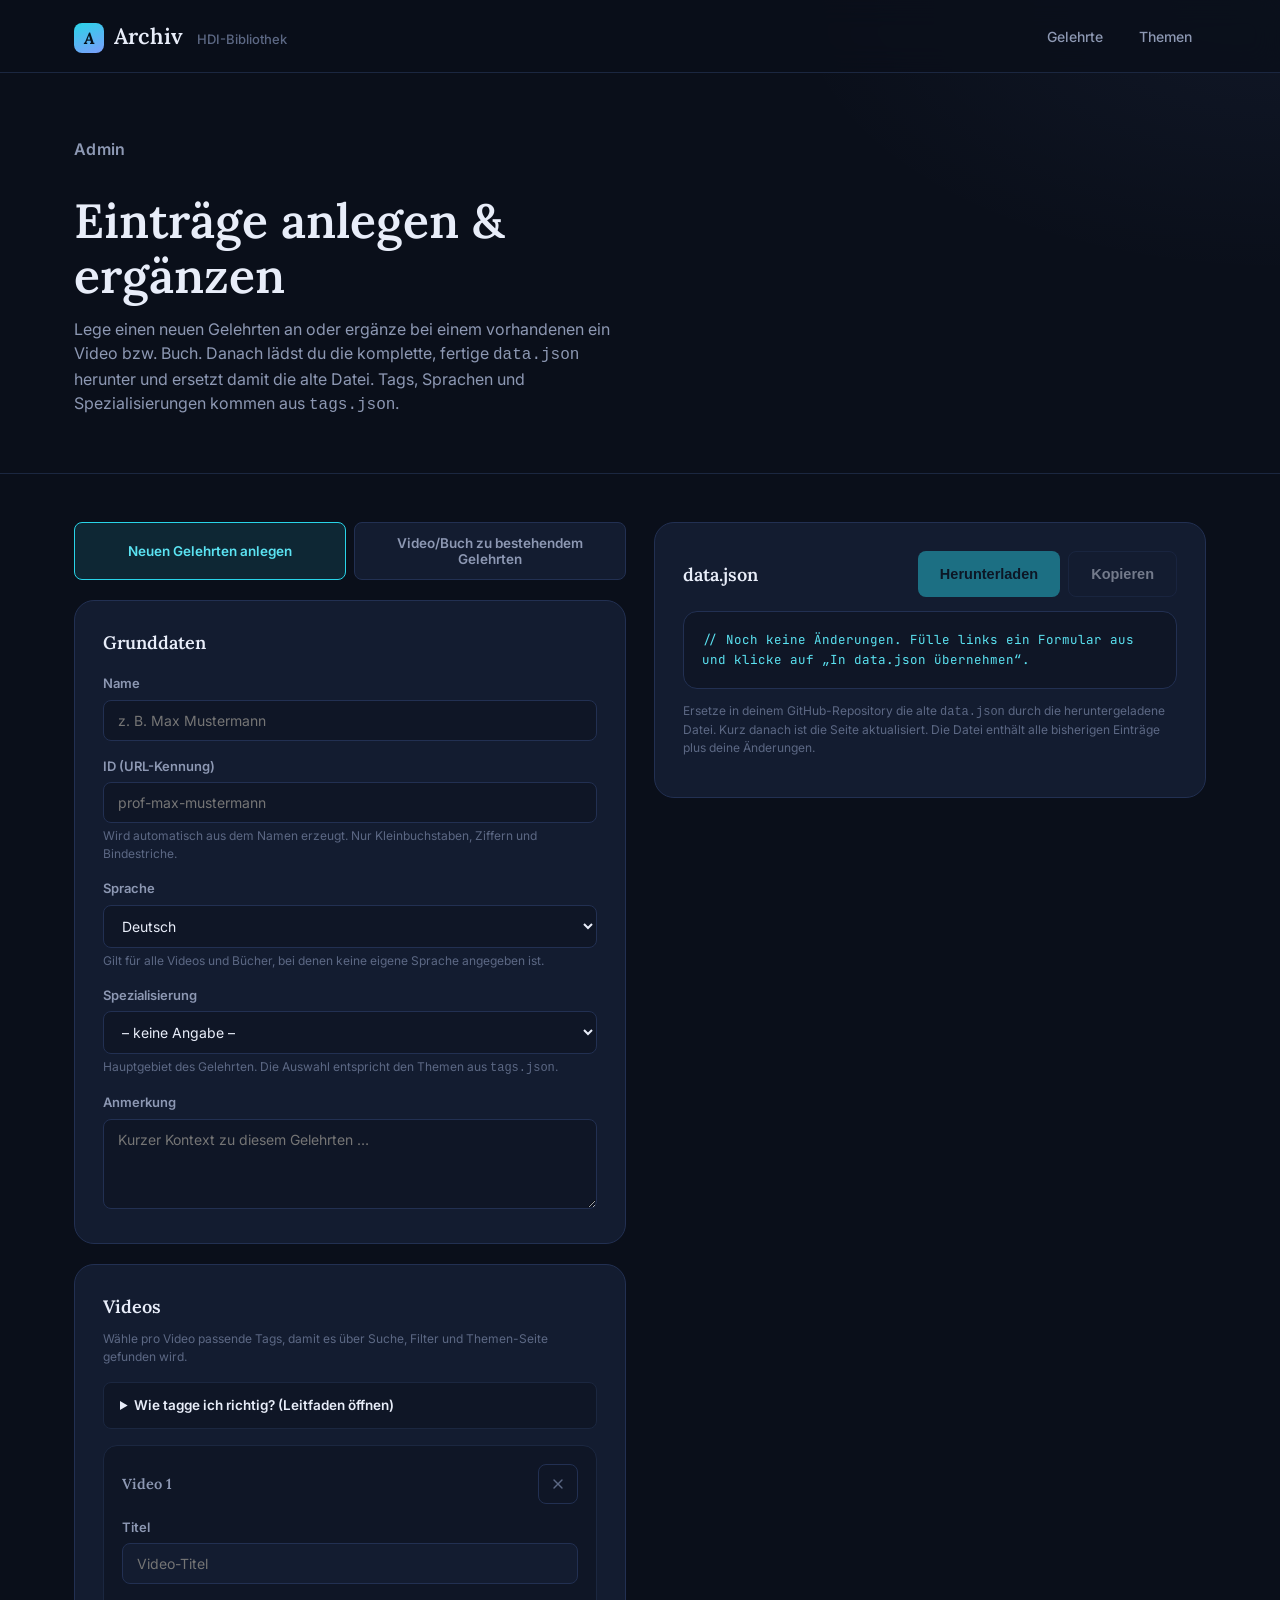
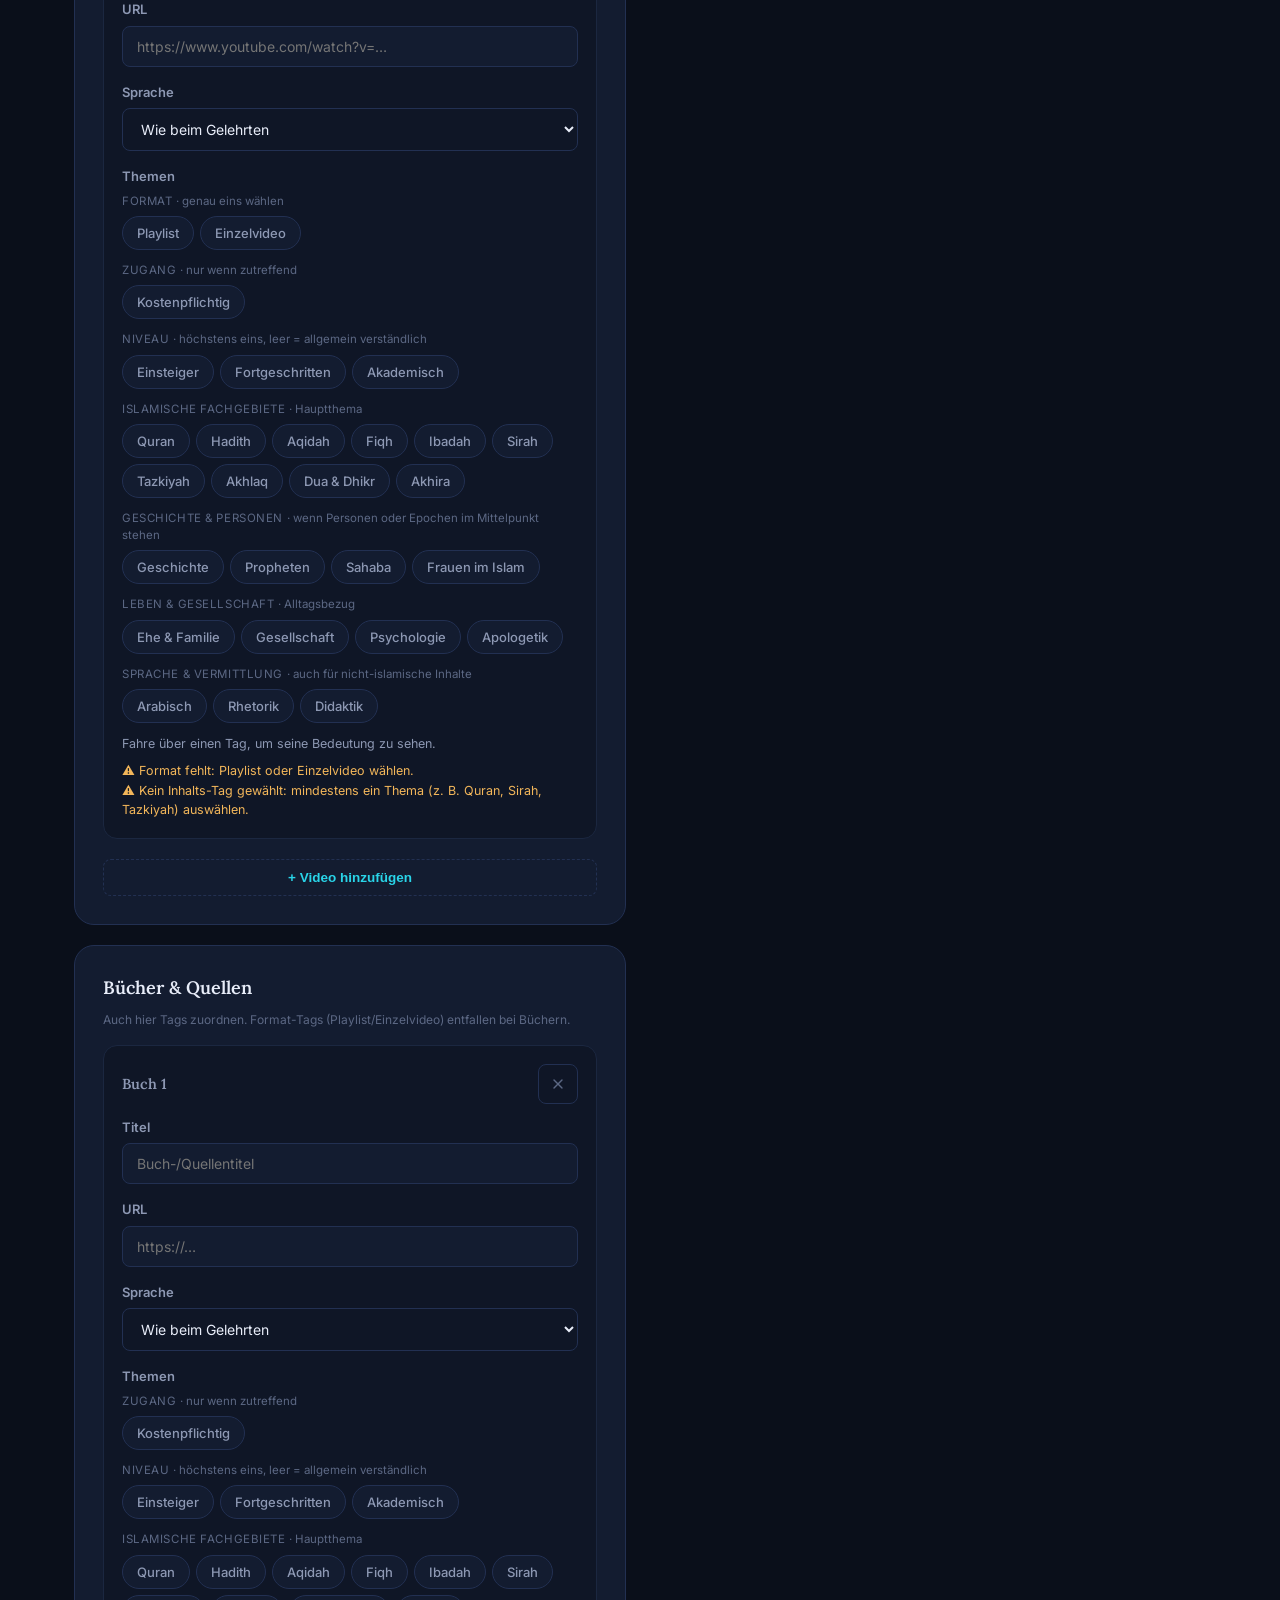
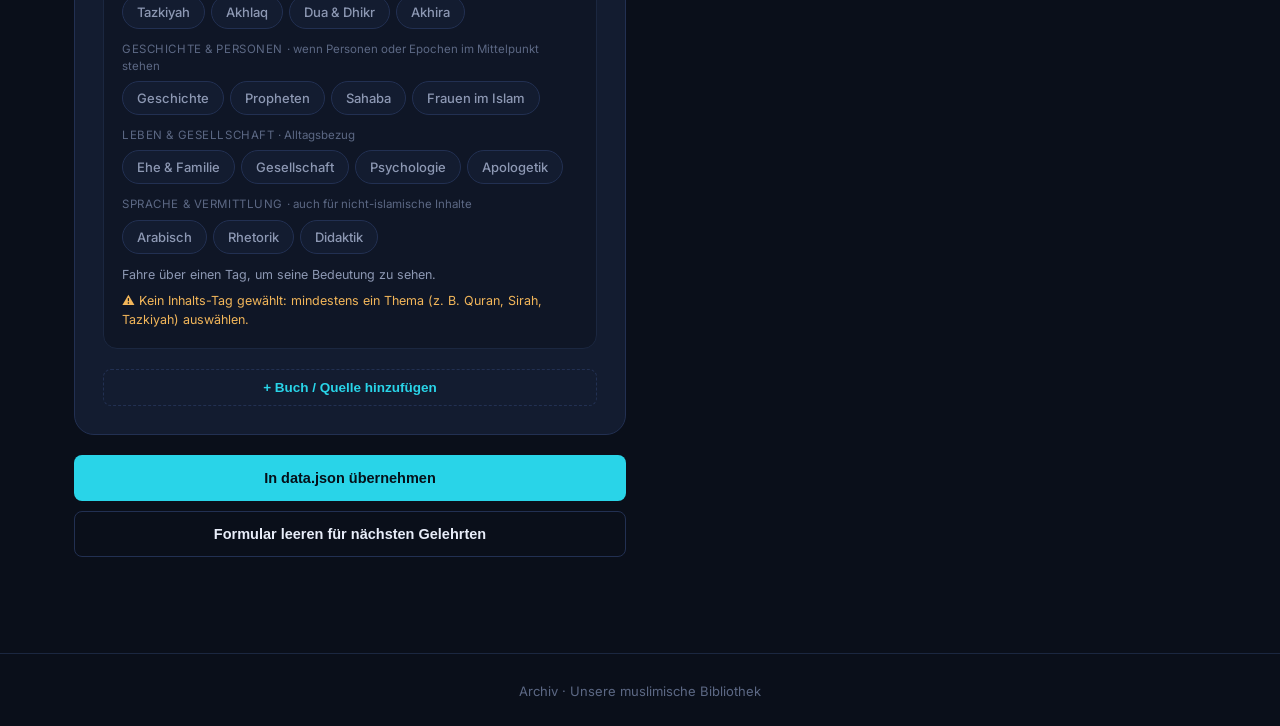
==== admin.html @ a86aae21 "Update BIG!!!" ====
<!DOCTYPE html>
<html lang="de">

<head>
  <meta charset="UTF-8" />
  <meta name="viewport" content="width=device-width, initial-scale=1.0" />
  <title>Admin — ARCHIV</title>
  <link rel="stylesheet" href="style.css" />
</head>

<body>

  <header class="site-header">
    <div class="container">
      <a class="brand" href="index.html">
        <span class="mark">A</span>
        Archiv <small>HDI-Bibliothek</small>
      </a>
      <nav class="nav-links">
        <a href="index.html">Gelehrte</a>
        <a href="themen.html">Themen</a>
        <!-- <a href="admin.html">Admin</a> -->
      </nav>
    </div>
  </header>

  <section class="hero" style="padding-bottom: 24px;">
    <div class="container">
      <p class="hero-eyebrow">Admin</p>
      <h1>Einträge anlegen &amp; ergänzen</h1>
      <p>Lege einen neuen Gelehrten an oder ergänze bei einem vorhandenen ein Video bzw. Buch. Danach lädst du die komplette, fertige <code>data.json</code> herunter und ersetzt damit die alte Datei. Tags, Sprachen und Spezialisierungen kommen aus <code>tags.json</code>.</p>
    </div>
  </section>

  <div class="admin-body">
    <div class="container">
      <div class="admin-grid">

        <!-- Formular-Spalte -->
        <div class="col-form">

          <div class="mode-tabs">
            <button type="button" class="mode-tab active" id="tab-new-professor">Neuen Gelehrten anlegen</button>
            <button type="button" class="mode-tab" id="tab-existing-professor">Video/Buch zu bestehendem Gelehrten</button>
          </div>

          <!-- ============ MODUS 1: NEUER GELEHRTER ============ -->
          <div id="new-professor-panel">

            <div class="form-section">
              <h2>Grunddaten</h2>

              <div class="field">
                <label for="f-name">Name</label>
                <input type="text" id="f-name" placeholder="z. B. Max Mustermann" />
              </div>

              <div class="field">
                <label for="f-id">ID (URL-Kennung)</label>
                <input type="text" id="f-id" placeholder="prof-max-mustermann" />
                <p class="field-hint">Wird automatisch aus dem Namen erzeugt. Nur Kleinbuchstaben, Ziffern und Bindestriche.</p>
              </div>

              <div class="field">
                <label for="f-sprache">Sprache</label>
                <select id="f-sprache"></select>
                <p class="field-hint">Gilt für alle Videos und Bücher, bei denen keine eigene Sprache angegeben ist.</p>
              </div>

              <div class="field">
                <label for="f-spez">Spezialisierung</label>
                <select id="f-spez"></select>
                <p class="field-hint">Hauptgebiet des Gelehrten. Die Auswahl entspricht den Themen aus <code>tags.json</code>.</p>
              </div>

              <div class="field" style="margin-bottom: 0;">
                <label for="f-anmerkung">Anmerkung</label>
                <textarea id="f-anmerkung" placeholder="Kurzer Kontext zu diesem Gelehrten …"></textarea>
              </div>
            </div>

            <div class="form-section">
              <h2>Videos</h2>
              <p class="field-hint" style="margin: -8px 0 16px;">Wähle pro Video passende Tags, damit es über Suche, Filter und Themen-Seite gefunden wird.</p>
              <div data-role="tag-guide"></div>
              <div id="videos-container"></div>
              <button type="button" class="add-row-btn" id="add-video-btn">+ Video hinzufügen</button>
            </div>

            <div class="form-section">
              <h2>Bücher &amp; Quellen</h2>
              <p class="field-hint" style="margin: -8px 0 16px;">Auch hier Tags zuordnen. Format-Tags (Playlist/Einzelvideo) entfallen bei Büchern.</p>
              <div id="buecher-container"></div>
              <button type="button" class="add-row-btn" id="add-buch-btn">+ Buch / Quelle hinzufügen</button>
            </div>

            <div class="form-actions">
              <button type="button" class="btn" id="generate-btn">In data.json übernehmen</button>
              <button type="button" class="btn secondary" id="reset-new-btn">Formular leeren für nächsten Gelehrten</button>
            </div>
          </div>

          <!-- ============ MODUS 2: BESTEHENDER GELEHRTER ============ -->
          <div id="existing-professor-panel" style="display:none;">

            <div class="form-section">
              <h2>Gelehrten auswählen</h2>

              <div class="field">
                <label for="existing-prof-select">Bestehender Gelehrter</label>
                <select id="existing-prof-select">
                  <option value="">Wird geladen …</option>
                </select>
              </div>

              <div class="existing-prof-summary" id="existing-prof-summary"></div>
            </div>

            <div class="form-section">
              <h2>Neuen Eintrag hinzufügen</h2>

              <div class="field">
                <label>Art des Eintrags</label>
                <div class="mode-tabs" style="margin-top: 6px;">
                  <button type="button" class="mode-tab active" id="kind-video-btn">Video</button>
                  <button type="button" class="mode-tab" id="kind-buch-btn">Buch</button>
                </div>
              </div>

              <div class="field">
                <label for="existing-titel">Titel</label>
                <input type="text" id="existing-titel" placeholder="Video-Titel" />
              </div>

              <div class="field">
                <label for="existing-url">URL</label>
                <input type="url" id="existing-url" placeholder="https://www.youtube.com/watch?v=…" />
              </div>

              <div class="field">
                <label for="existing-sprache">Sprache</label>
                <select id="existing-sprache"></select>
              </div>

              <div class="field" style="margin-bottom: 0;">
                <label>Themen</label>
                <div data-role="tag-guide"></div>
                <div class="tag-picker" id="existing-tag-picker"></div>
              </div>
            </div>

            <div class="form-actions">
              <button type="button" class="btn" id="generate-existing-btn">In data.json übernehmen</button>
            </div>
          </div>

        </div>

        <!-- Ausgabe-Spalte -->
        <div class="col-output">
          <div class="form-section output-panel">
            <div class="status-box" id="output-status" hidden></div>

            <div id="change-wrap" hidden>
              <p class="change-list-title">Änderungen in dieser Sitzung</p>
              <ul class="change-list" id="change-list"></ul>
            </div>

            <div class="output-header">
              <h2>data.json</h2>
              <div class="output-actions">
                <button type="button" class="btn" id="download-btn" disabled>Herunterladen</button>
                <button type="button" class="btn secondary" id="copy-btn" disabled>Kopieren</button>
              </div>
            </div>
            <pre id="json-output">// Noch keine Änderungen.</pre>
            <p class="field-hint" style="margin-top: 12px;">
              Ersetze in deinem GitHub-Repository die alte <code>data.json</code> durch die heruntergeladene Datei. Kurz danach ist die Seite aktualisiert. Die Datei enthält alle bisherigen Einträge plus deine Änderungen.
            </p>
          </div>
        </div>

      </div>
    </div>
  </div>

  <div class="toast" id="toast" role="status">In die Zwischenablage kopiert.</div>

  <footer class="site-footer">
    <div class="container">
      Archiv · Unsere muslimische Bibliothek
    </div>
  </footer>

  <!-- Gemeinsame Hilfsfunktionen (loadData, loadTagConfig, tagInfo, escapeHtml …) -->
  <script src="app.js"></script>
  <script>
  /* =========================================================
     admin.html — Formular-Logik

     Ablauf: data.json und tags.json laden → Änderungen im Formular
     erfassen → komplette, aktualisierte data.json ausgeben.
     Die Originaldaten bleiben unverändert; alle Änderungen dieser
     Sitzung liegen in "changes" und werden beim Ausgeben eingemischt.
     ========================================================= */

  let cfg = buildTagConfig(null);
  let baseData = [];          // data.json in Originalreihenfolge
  let dataLoaded = false;
  const changes = new Map();  // id → { entry, isNew }
  const changeLog = [];       // Texte für „Änderungen in dieser Sitzung“
  let editingNewId = null;    // Eintrag, den das Formular „Neuer Gelehrter“ gerade bearbeitet
  let unsaved = false;        // Änderungen noch nicht heruntergeladen/kopiert
  let currentResourceKind = 'video';

  const FALLBACK_LANGUAGES = ['Deutsch', 'Englisch', 'Andere'];
  const $ = id => document.getElementById(id);

  function languages() {
    return cfg.sprachen.length ? cfg.sprachen : FALLBACK_LANGUAGES;
  }

  function slugify(text) {
    return String(text)
      .toLowerCase()
      .trim()
      .replace(/ß/g, 'ss')
      .normalize('NFD').replace(/[̀-ͯ]/g, '')
      .replace(/[^a-z0-9\s-]/g, '')
      .replace(/\s+/g, '-')
      .replace(/-+/g, '-')
      .replace(/^-|-$/g, '');
  }

  function suggestId(name) {
    const slug = slugify(String(name).replace(/^prof\.?\s*(dr\.?)?\s*/i, ''));
    return slug ? `prof-${slug}` : '';
  }

  function isHttpUrl(value) {
    return /^https?:\/\/\S+$/i.test(value);
  }

  /* ---------- Datenstand ---------- */

  function mergedData() {
    const result = baseData.map(p => (changes.has(p.id) ? changes.get(p.id).entry : p));
    changes.forEach(change => { if (change.isNew) result.push(change.entry); });
    return result;
  }

  function currentProfessor(id) {
    if (changes.has(id)) return changes.get(id).entry;
    return baseData.find(p => p.id === id) || null;
  }

  function dataFileText() {
    return JSON.stringify(mergedData(), null, 2) + '\n';
  }

  /** Vergleichsschlüssel für Links: YouTube-Video bzw. -Playlist unabhängig von Schreibweise und Tracking-Parametern. */
  function urlKey(url) {
    try {
      const u = new URL(String(url).trim());
      const host = u.hostname.replace(/^(www\.|m\.)/, '');
      if (host === 'youtu.be') return 'yt:v:' + u.pathname.slice(1);
      if (host === 'youtube.com') {
        if (u.searchParams.get('v')) return 'yt:v:' + u.searchParams.get('v');
        const live = u.pathname.match(/^\/(live|shorts)\/([^/]+)/);
        if (live) return 'yt:v:' + live[2];
        if (u.searchParams.get('list')) return 'yt:list:' + u.searchParams.get('list');
      }
      u.hash = '';
      return (host + u.pathname + u.search).toLowerCase();
    } catch {
      return String(url ?? '').trim().toLowerCase();
    }
  }

  /** Sucht einen bereits vorhandenen Eintrag mit demselben Link. */
  function findDuplicateUrl(url, excludeProfId = null) {
    const key = urlKey(url);
    for (const prof of mergedData()) {
      if (prof.id === excludeProfId) continue;
      for (const listKey of ['videos', 'buecher']) {
        for (const item of (Array.isArray(prof[listKey]) ? prof[listKey] : [])) {
          if (item && item.url && urlKey(item.url) === key) return { prof, item };
        }
      }
    }
    return null;
  }

  function buildResource(titel, url, sprache, profSprache, themen) {
    const resource = { titel, url };
    if (sprache && sprache !== profSprache) resource.sprache = sprache;
    resource.themen = themen;
    return resource;
  }

  /* ---------- Modus-Umschaltung ---------- */

  function setMode(mode) {
    const isNew = mode === 'new';
    $('new-professor-panel').style.display = isNew ? '' : 'none';
    $('existing-professor-panel').style.display = isNew ? 'none' : '';
    $('tab-new-professor').classList.toggle('active', isNew);
    $('tab-existing-professor').classList.toggle('active', !isNew);
  }

  $('tab-new-professor').addEventListener('click', () => setMode('new'));
  $('tab-existing-professor').addEventListener('click', () => setMode('existing'));

  /* ---------- Auswahllisten ---------- */

  function languageSelectHtml(inheritLabel) {
    const inherit = inheritLabel ? `<option value="">${escapeHtml(inheritLabel)}</option>` : '';
    return inherit + languages().map(l => `<option value="${escapeHtml(l)}">${escapeHtml(l)}</option>`).join('');
  }

  function fillSpezSelect() {
    const options = [{ value: 'Allrounder' }];
    cfg.gruppen.filter(g => g.art === 'thema').forEach(g => {
      g.tags.forEach(t => options.push({ value: t.name, group: g.name }));
    });
    fillSelect($('f-spez'), '– keine Angabe –', options);
  }

  /* ---------- Tag-Leitfaden ---------- */

  function renderTagGuide(el) {
    const rows = cfg.gruppen.map(g => `
      <tr><th colspan="2">${escapeHtml(g.name)}${g.hinweis ? ` <span>— ${escapeHtml(g.hinweis)}</span>` : ''}</th></tr>
      ${g.tags.map(t => `<tr><td><strong>${escapeHtml(t.name)}</strong></td><td>${escapeHtml(t.beschreibung)}</td></tr>`).join('')}
    `).join('');

    el.innerHTML = `
      <details class="tag-guide">
        <summary>Wie tagge ich richtig? (Leitfaden öffnen)</summary>
        <ol>
          <li><strong>Format:</strong> Bei Videos immer genau <em>Playlist</em> oder <em>Einzelvideo</em>. Wird anhand der URL vorausgewählt.</li>
          <li><strong>Inhalt:</strong> 1–3 Tags für das <em>Hauptthema</em>. Frage: „Unter welchem Thema würde jemand dieses Video suchen?“ Nicht alles taggen, was nur kurz vorkommt.</li>
          <li><strong>Niveau:</strong> Nur setzen, wenn der Inhalt klar für Einsteiger oder klar anspruchsvoll ist. Sonst leer lassen.</li>
          <li><strong>Kostenpflichtig:</strong> Nur wenn der Inhalt hinter einer Bezahlschranke liegt.</li>
          <li><strong>Spezifisch vor allgemein:</strong> Prophetengeschichten → <em>Propheten</em> (nicht nur <em>Geschichte</em>), Ramadan → <em>Ibadah</em> (nicht <em>Fiqh</em>).</li>
          <li><strong>Sprache:</strong> Nur ändern, wenn das Video in einer anderen Sprache ist als beim Gelehrten angegeben.</li>
          <li>Passt kein Tag? Nicht den „nächstbesten“ wählen, sondern einen neuen Tag in <code>tags.json</code> ergänzen.</li>
        </ol>
        <table>${rows}</table>
        <p class="guide-example"><strong>Beispiele:</strong><br>
          „Tafsir Surah Yasin“ → Playlist · Quran<br>
          „Das Leben von Umm Sulaim“ → Einzelvideo · Sahaba · Frauen im Islam<br>
          „Muslim sein für Beginner“ → Playlist · Einsteiger · Ibadah · Fiqh</p>
      </details>`;
  }

  /* ---------- Tag-Auswahl mit Gruppen, Erklärungen und Prüfung ---------- */

  function renderTagPicker(pickerEl, kind = 'video') {
    pickerEl.dataset.kind = kind;
    const groups = cfg.gruppen.filter(g => g.tags.length && !(g.nurVideo && kind !== 'video'));

    if (groups.length === 0) {
      pickerEl.innerHTML = '<span class="tag-picker-empty">Keine Tags vorhanden. Ergänze Tags in tags.json.</span>';
      return;
    }

    pickerEl.innerHTML = `
      ${groups.map(g => `
        <div class="tag-group">
          <span class="tag-group-title">${escapeHtml(g.name)}${g.hinweis ? ` <em>· ${escapeHtml(g.hinweis)}</em>` : ''}</span>
          <div class="tag-group-chips">
            ${g.tags.map(t => `<button type="button" class="tag-chip" data-tag="${escapeHtml(t.name)}" title="${escapeHtml(t.beschreibung)}">${escapeHtml(t.name)}</button>`).join('')}
          </div>
        </div>`).join('')}
      <div class="tag-help-line" data-role="help">Fahre über einen Tag, um seine Bedeutung zu sehen.</div>
      <div class="tag-check" data-role="check"></div>
    `;

    const help = pickerEl.querySelector('[data-role="help"]');
    const defaultHelp = help.textContent;
    const chips = [...pickerEl.querySelectorAll('.tag-chip')];

    chips.forEach(chip => {
      const info = tagInfo(cfg, chip.dataset.tag);
      const showHelp = () => {
        help.innerHTML = `<strong>${escapeHtml(chip.dataset.tag)}:</strong> ${escapeHtml(info?.beschreibung || 'Keine Beschreibung hinterlegt.')}`;
      };
      chip.addEventListener('mouseenter', showHelp);
      chip.addEventListener('focus', showHelp);
      chip.addEventListener('mouseleave', () => { help.textContent = defaultHelp; });

      chip.addEventListener('click', () => {
        const select = !chip.classList.contains('selected');
        const regel = info?.gruppe.regel;
        // Gruppen mit „genau eins“ / „höchstens eins“: andere Tags der Gruppe abwählen
        if (select && info && (regel === 'genau-eins' || regel === 'hoechstens-eins')) {
          const siblings = new Set(info.gruppe.tags.map(t => t.name));
          chips.forEach(other => {
            if (other !== chip && siblings.has(other.dataset.tag)) other.classList.remove('selected');
          });
        }
        chip.classList.toggle('selected', select);
        chip.dataset.userSet = 'true';
        showHelp();
        validateTagPicker(pickerEl);
      });
    });

    validateTagPicker(pickerEl);
  }

  function getSelectedTags(pickerEl) {
    return [...pickerEl.querySelectorAll('.tag-chip.selected')].map(c => c.dataset.tag);
  }

  function getTagWarnings(selected, kind) {
    const warnings = [];
    const byRule = regel => selected.filter(t => tagInfo(cfg, t)?.gruppe.regel === regel);
    const content = selected.filter(t => tagInfo(cfg, t)?.gruppe.art === 'thema');

    if (kind === 'video' && cfg.gruppen.some(g => g.regel === 'genau-eins' && g.nurVideo) && byRule('genau-eins').length !== 1) {
      warnings.push('Format fehlt: Playlist oder Einzelvideo wählen.');
    }
    if (content.length === 0) {
      warnings.push('Kein Inhalts-Tag gewählt: mindestens ein Thema (z. B. Quran, Sirah, Tazkiyah) auswählen.');
    } else if (content.length > 3) {
      warnings.push(`${content.length} Inhalts-Tags gewählt. Besser auf die 1–3 Hauptthemen beschränken.`);
    }
    if (selected.includes('Geschichte') && ['Propheten', 'Sirah', 'Sahaba'].some(t => selected.includes(t))) {
      warnings.push('„Geschichte“ ist meist überflüssig, wenn schon Propheten, Sirah oder Sahaba gewählt ist.');
    }
    return warnings;
  }

  function validateTagPicker(pickerEl) {
    const check = pickerEl.querySelector('[data-role="check"]');
    if (!check) return;
    const warnings = getTagWarnings(getSelectedTags(pickerEl), pickerEl.dataset.kind);
    check.innerHTML = warnings.length
      ? warnings.map(w => `<div class="warn">⚠ ${escapeHtml(w)}</div>`).join('')
      : '<div class="ok">✓ Tags sehen gut aus.</div>';
  }

  /** Format aus der URL vorschlagen – nur solange es nicht von Hand gewählt wurde. */
  function suggestFormatFromUrl(url, pickerEl) {
    if (!pickerEl || pickerEl.dataset.kind !== 'video') return;
    const chips = [...pickerEl.querySelectorAll('.tag-chip')];
    const playlist = chips.find(c => c.dataset.tag === 'Playlist');
    const single = chips.find(c => c.dataset.tag === 'Einzelvideo');
    if (!playlist || !single || playlist.dataset.userSet || single.dataset.userSet) return;

    const isPlaylist = (/[?&]list=/.test(url) && !/[?&]v=/.test(url)) || /\/playlist\b/.test(url);
    const isSingle = !isPlaylist && /(youtu\.be\/|youtube\.com\/(watch|live|shorts))/.test(url);
    playlist.classList.toggle('selected', isPlaylist);
    single.classList.toggle('selected', isSingle);
    validateTagPicker(pickerEl);
  }

  /* ---------- Modus 1: Video-/Buch-Zeilen ---------- */

  function rowContainer(kind) {
    return $(kind === 'video' ? 'videos-container' : 'buecher-container');
  }

  function renumberRows(kind) {
    const label = kind === 'video' ? 'Video' : 'Buch';
    rowContainer(kind).querySelectorAll('.dynamic-row').forEach((row, i) => {
      row.querySelector('.dynamic-row-kind').textContent = `${label} ${i + 1}`;
    });
  }

  function createDynamicRow(kind) {
    const isVideo = kind === 'video';
    const row = document.createElement('div');
    row.className = 'dynamic-row';
    row.innerHTML = `
      <div class="dynamic-row-header">
        <span class="dynamic-row-kind"></span>
        <button type="button" class="icon-btn" aria-label="Eintrag entfernen">
          <svg viewBox="0 0 24 24" width="16" height="16" fill="none" stroke="currentColor" stroke-width="2" stroke-linecap="round" stroke-linejoin="round" aria-hidden="true"><line x1="18" y1="6" x2="6" y2="18"></line><line x1="6" y1="6" x2="18" y2="18"></line></svg>
        </button>
      </div>
      <div class="field">
        <label>Titel</label>
        <input type="text" class="res-titel" placeholder="${isVideo ? 'Video-Titel' : 'Buch-/Quellentitel'}" />
      </div>
      <div class="field">
        <label>URL</label>
        <input type="url" class="res-url" placeholder="${isVideo ? 'https://www.youtube.com/watch?v=…' : 'https://…'}" />
      </div>
      <div class="field">
        <label>Sprache</label>
        <select class="res-sprache">${languageSelectHtml('Wie beim Gelehrten')}</select>
      </div>
      <div class="field" style="margin-bottom: 0;">
        <label>Themen</label>
        <div class="tag-picker" data-role="tag-picker"></div>
      </div>
    `;

    row.querySelector('.icon-btn').addEventListener('click', () => {
      row.remove();
      renumberRows(kind);
    });
    rowContainer(kind).appendChild(row);
    renumberRows(kind);

    const picker = row.querySelector('[data-role="tag-picker"]');
    renderTagPicker(picker, kind);
    if (isVideo) {
      row.querySelector('.res-url').addEventListener('input', e => suggestFormatFromUrl(e.target.value, picker));
    }
  }

  $('add-video-btn').addEventListener('click', () => createDynamicRow('video'));
  $('add-buch-btn').addEventListener('click', () => createDynamicRow('buch'));

  function collectRows(kind, profSprache, errors, warnings) {
    const label = kind === 'video' ? 'Video' : 'Buch';
    const result = [];
    rowContainer(kind).querySelectorAll('.dynamic-row').forEach((row, i) => {
      const name = `${label} ${i + 1}`;
      const titel = row.querySelector('.res-titel').value.trim();
      const url = row.querySelector('.res-url').value.trim();
      if (!titel && !url) return; // leere Zeile wird ignoriert
      if (!titel || !url) {
        errors.push(`${name}: Bitte Titel und URL ausfüllen.`);
        return;
      }
      if (!isHttpUrl(url)) {
        errors.push(`${name}: Die URL muss mit http:// oder https:// beginnen.`);
        return;
      }
      const picker = row.querySelector('[data-role="tag-picker"]');
      const themen = getSelectedTags(picker);
      getTagWarnings(themen, kind).forEach(w => warnings.push(`${name} „${titel}“: ${w}`));
      result.push(buildResource(titel, url, row.querySelector('.res-sprache').value, profSprache, themen));
    });
    return result;
  }

  /* ---------- Modus 1: Name → ID ---------- */

  $('f-name').addEventListener('input', e => {
    const idField = $('f-id');
    if (!idField.dataset.manuallyEdited) idField.value = suggestId(e.target.value);
  });

  $('f-id').addEventListener('input', e => {
    e.target.dataset.manuallyEdited = 'true';
  });

  /* ---------- Modus 1: Übernehmen ---------- */

  function generateNew() {
    if (!guardLoaded()) return;

    const errors = [];
    const warnings = [];
    const name = $('f-name').value.trim();
    const id = $('f-id').value.trim() || suggestId(name);
    const sprache = $('f-sprache').value;
    const spezialisierung = $('f-spez').value;
    const anmerkung = $('f-anmerkung').value.trim();

    if (!name) errors.push('Name fehlt.');
    if (!id) {
      errors.push('ID fehlt.');
    } else if (!/^[a-z0-9]+(-[a-z0-9]+)*$/.test(id)) {
      errors.push('Die ID darf nur Kleinbuchstaben, Ziffern und einzelne Bindestriche enthalten (z. B. prof-max-mustermann).');
    } else if (id !== editingNewId && mergedData().some(p => p.id === id)) {
      errors.push(changes.get(id)?.isNew
        ? `„${id}“ wurde in dieser Sitzung schon angelegt. Weitere Videos dazu bitte über den Reiter „Video/Buch zu bestehendem Gelehrten“ ergänzen.`
        : `Die ID „${id}“ gibt es schon. Bitte eine andere wählen.`);
    }

    const videos = collectRows('video', sprache, errors, warnings);
    const buecher = collectRows('buch', sprache, errors, warnings);

    const all = [...videos, ...buecher];
    all.forEach((r, i) => {
      if (all.findIndex(o => urlKey(o.url) === urlKey(r.url)) !== i) {
        warnings.push(`„${r.titel}“: Dieser Link steht in diesem Formular doppelt.`);
      }
      const dup = findDuplicateUrl(r.url, editingNewId);
      if (dup) warnings.push(`„${r.titel}“: Dieser Link ist schon bei ${dup.prof.name} eingetragen („${dup.item.titel}“).`);
    });

    if (errors.length) {
      setStatus('error', 'Noch nicht übernommen – bitte korrigieren:', errors);
      revealOutput('Bitte die markierten Punkte korrigieren.');
      return;
    }

    const entry = { id, name, sprache, spezialisierung, anmerkung, videos, buecher };
    const isUpdate = Boolean(editingNewId && changes.has(editingNewId));
    if (isUpdate) changes.delete(editingNewId);
    changes.set(id, { entry, isNew: true });
    editingNewId = id;
    $('f-id').value = id;

    changeLog.push(isUpdate ? `Neu (überarbeitet): ${name}` : `Neu: ${name}`);
    unsaved = true;
    refreshProfSelect();
    renderOutput();

    const title = isUpdate ? `„${name}“ wurde aktualisiert.` : `„${name}“ wurde übernommen.`;
    if (warnings.length) {
      setStatus('warn', `${title} Bitte noch prüfen:`, warnings);
    } else {
      setStatus('ok', title, ['Lade jetzt die data.json herunter oder lege weitere Einträge an. Korrekturen an diesem Eintrag: Formular anpassen und erneut übernehmen.']);
    }
    revealOutput(warnings.length ? `Übernommen – ${warnings.length} Hinweis(e) prüfen.` : 'Übernommen.');
  }

  function resetNewForm() {
    ['f-name', 'f-id', 'f-anmerkung'].forEach(id => { $(id).value = ''; });
    delete $('f-id').dataset.manuallyEdited;
    $('f-sprache').selectedIndex = 0;
    $('f-spez').value = '';
    $('videos-container').innerHTML = '';
    $('buecher-container').innerHTML = '';
    createDynamicRow('video');
    createDynamicRow('buch');
    editingNewId = null;
    $('f-name').focus();
  }

  $('generate-btn').addEventListener('click', generateNew);
  $('reset-new-btn').addEventListener('click', resetNewForm);

  /* ---------- Modus 2: Gelehrten wählen ---------- */

  function refreshProfSelect() {
    const select = $('existing-prof-select');
    const previous = select.value;
    const list = sortProfessors(mergedData());

    if (list.length === 0) {
      select.innerHTML = '<option value="">Keine Gelehrten gefunden – prüfe data.json</option>';
      return;
    }
    select.innerHTML = '<option value="">Bitte wählen …</option>' + list.map(p =>
      `<option value="${escapeHtml(p.id)}">${escapeHtml(p.name)}${changes.get(p.id)?.isNew ? ' (neu)' : ''}</option>`
    ).join('');
    if (list.some(p => p.id === previous)) select.value = previous;
    updateProfessorSummary();
  }

  function updateProfessorSummary() {
    const prof = currentProfessor($('existing-prof-select').value);
    const summary = $('existing-prof-summary');
    const langSelect = $('existing-sprache');
    const previousLang = langSelect.value;

    langSelect.innerHTML = languageSelectHtml(`Wie beim Gelehrten${prof?.sprache ? ` (${prof.sprache})` : ''}`);
    if ([...langSelect.options].some(o => o.value === previousLang)) langSelect.value = previousLang;

    if (!prof) {
      summary.textContent = '';
      return;
    }
    const videos = (prof.videos || []).length;
    const buecher = (prof.buecher || []).length;
    summary.textContent = `${prof.spezialisierung || '–'} · ${prof.sprache || '–'} · bereits ${countLabel(videos, 'Video', 'Videos')} und ${countLabel(buecher, 'Buch', 'Bücher')}.`;
  }

  $('existing-prof-select').addEventListener('change', updateProfessorSummary);

  /* ---------- Modus 2: Video oder Buch ---------- */

  function setResourceKind(kind) {
    currentResourceKind = kind;
    $('kind-video-btn').classList.toggle('active', kind === 'video');
    $('kind-buch-btn').classList.toggle('active', kind === 'buch');
    $('existing-titel').placeholder = kind === 'video' ? 'Video-Titel' : 'Buch-/Quellentitel';
    $('existing-url').placeholder = kind === 'video' ? 'https://www.youtube.com/watch?v=…' : 'https://…';

    // Tag-Auswahl neu aufbauen (Format-Tags nur bei Videos), bisherige Auswahl behalten
    const picker = $('existing-tag-picker');
    const keep = new Set(getSelectedTags(picker));
    renderTagPicker(picker, kind);
    picker.querySelectorAll('.tag-chip').forEach(chip => {
      if (keep.has(chip.dataset.tag)) chip.classList.add('selected');
    });
    if (kind === 'video') suggestFormatFromUrl($('existing-url').value, picker);
    validateTagPicker(picker);
  }

  $('kind-video-btn').addEventListener('click', () => setResourceKind('video'));
  $('kind-buch-btn').addEventListener('click', () => setResourceKind('buch'));
  $('existing-url').addEventListener('input', e => suggestFormatFromUrl(e.target.value, $('existing-tag-picker')));

  /* ---------- Modus 2: Übernehmen ---------- */

  function generateExisting() {
    if (!guardLoaded()) return;

    const errors = [];
    const id = $('existing-prof-select').value;
    const prof = id ? currentProfessor(id) : null;
    const titel = $('existing-titel').value.trim();
    const url = $('existing-url').value.trim();

    if (!prof) errors.push('Bitte einen Gelehrten auswählen.');
    if (!titel) errors.push('Titel fehlt.');
    if (!url) errors.push('URL fehlt.');
    else if (!isHttpUrl(url)) errors.push('Die URL muss mit http:// oder https:// beginnen.');

    if (errors.length) {
      setStatus('error', 'Noch nicht übernommen – bitte korrigieren:', errors);
      revealOutput('Bitte die markierten Punkte korrigieren.');
      return;
    }

    const picker = $('existing-tag-picker');
    const themen = getSelectedTags(picker);
    const warnings = getTagWarnings(themen, currentResourceKind);
    const dup = findDuplicateUrl(url);
    if (dup) warnings.push(`Dieser Link ist schon bei ${dup.prof.name} eingetragen („${dup.item.titel}“).`);

    const resource = buildResource(titel, url, $('existing-sprache').value, prof.sprache, themen);
    const updated = JSON.parse(JSON.stringify(prof)); // tiefe Kopie, Original bleibt unverändert
    const listKey = currentResourceKind === 'video' ? 'videos' : 'buecher';
    if (!Array.isArray(updated[listKey])) updated[listKey] = [];
    updated[listKey].push(resource);

    const previous = changes.get(id);
    changes.set(id, { entry: updated, isNew: previous ? previous.isNew : false });
    // Das Formular „Neuer Gelehrter“ darf diesen Eintrag ab jetzt nicht mehr überschreiben
    if (editingNewId === id) editingNewId = null;

    const kindLabel = currentResourceKind === 'video' ? 'Video' : 'Buch';
    changeLog.push(`${kindLabel} bei ${prof.name}: „${titel}“`);
    unsaved = true;

    // Felder leeren, damit derselbe Eintrag nicht versehentlich doppelt übernommen wird
    $('existing-titel').value = '';
    $('existing-url').value = '';
    $('existing-sprache').value = '';
    renderTagPicker(picker, currentResourceKind);

    refreshProfSelect();
    renderOutput();

    const title = `${kindLabel} „${titel}“ wurde bei ${prof.name} ergänzt.`;
    if (warnings.length) setStatus('warn', `${title} Bitte noch prüfen:`, warnings);
    else setStatus('ok', title, ['Lade jetzt die data.json herunter oder ergänze weitere Einträge.']);
    revealOutput(warnings.length ? `Übernommen – ${warnings.length} Hinweis(e) prüfen.` : 'Übernommen.');
  }

  $('generate-existing-btn').addEventListener('click', generateExisting);

  /* ---------- Ausgabe, Status, Download ---------- */

  function guardLoaded() {
    if (dataLoaded) return true;
    setStatus('error', 'data.json konnte nicht geladen werden.', [
      'Ohne die vorhandenen Daten würde die erzeugte Datei alle bisherigen Einträge löschen. Deshalb ist das Übernehmen gesperrt.',
      'Öffne die Seite über GitHub Pages oder einen lokalen Webserver und prüfe, ob data.json gültiges JSON enthält.'
    ]);
    revealOutput();
    return false;
  }

  function setStatus(type, title, items = []) {
    const box = $('output-status');
    box.className = `status-box ${type}`;
    box.innerHTML = `<strong>${escapeHtml(title)}</strong>${items.length ? `<ul>${items.map(i => `<li>${escapeHtml(i)}</li>`).join('')}</ul>` : ''}`;
    box.hidden = false;
  }

  function renderOutput() {
    const hasChanges = changes.size > 0;
    $('json-output').textContent = hasChanges
      ? dataFileText()
      : '// Noch keine Änderungen. Fülle links ein Formular aus und klicke auf „In data.json übernehmen“.';
    $('download-btn').disabled = !hasChanges;
    $('copy-btn').disabled = !hasChanges;
    $('change-list').innerHTML = changeLog.map(t => `<li>${escapeHtml(t)}</li>`).join('');
    $('change-wrap').hidden = changeLog.length === 0;
  }

  /** Zum Ergebnis scrollen und es kurz hervorheben. */
  function revealOutput(message) {
    const panel = document.querySelector('.output-panel');
    const reduceMotion = window.matchMedia?.('(prefers-reduced-motion: reduce)').matches;
    const panelTop = panel.getBoundingClientRect().top + window.scrollY;
    // Desktop: Ausgabe steht rechts → nach oben. Handy: Ausgabe steht unten → dorthin.
    const target = panelTop > window.innerHeight ? panelTop - 96 : 0;
    window.scrollTo({ top: target, behavior: reduceMotion ? 'auto' : 'smooth' });

    panel.classList.remove('flash');
    void panel.offsetWidth; // Animation neu starten
    panel.classList.add('flash');
    setTimeout(() => panel.classList.remove('flash'), 1300);

    if (message) showToast(message);
  }

  function downloadData() {
    const blob = new Blob([dataFileText()], { type: 'application/json' });
    const link = document.createElement('a');
    link.href = URL.createObjectURL(blob);
    link.download = 'data.json';
    document.body.appendChild(link);
    link.click();
    link.remove();
    setTimeout(() => URL.revokeObjectURL(link.href), 1000);
    unsaved = false;
    showToast('data.json wurde heruntergeladen.');
  }

  async function copyToClipboard(text) {
    try {
      await navigator.clipboard.writeText(text);
    } catch {
      const textarea = document.createElement('textarea');
      textarea.value = text;
      document.body.appendChild(textarea);
      textarea.select();
      document.execCommand('copy');
      document.body.removeChild(textarea);
    }
  }

  function showToast(message) {
    const toast = $('toast');
    toast.textContent = message;
    toast.classList.add('show');
    clearTimeout(showToast.timer);
    showToast.timer = setTimeout(() => toast.classList.remove('show'), 2400);
  }

  $('download-btn').addEventListener('click', downloadData);
  $('copy-btn').addEventListener('click', async () => {
    await copyToClipboard(dataFileText());
    unsaved = false;
    showToast('Komplette data.json in die Zwischenablage kopiert.');
  });

  // Warnung beim Verlassen, wenn Änderungen noch nicht gesichert wurden
  window.addEventListener('beforeunload', e => {
    if (!unsaved) return;
    e.preventDefault();
    e.returnValue = '';
  });

  /* ---------- Start ---------- */

  (async function init() {
    const [data, tagCfg] = await Promise.all([loadData(), loadTagConfig()]);
    cfg = tagCfg;

    if (data === null) {
      dataLoaded = false;
      ['generate-btn', 'generate-existing-btn'].forEach(id => { $(id).disabled = true; });
      setStatus('error', 'data.json konnte nicht geladen werden.', [
        'Das Übernehmen ist gesperrt, damit keine Datei ohne die bisherigen Einträge entsteht.',
        'Öffne die Seite über GitHub Pages oder einen lokalen Webserver und prüfe, ob data.json gültiges JSON enthält.'
      ]);
    } else {
      baseData = data;
      dataLoaded = true;
    }

    $('f-sprache').innerHTML = languageSelectHtml(null);
    fillSpezSelect();
    document.querySelectorAll('[data-role="tag-guide"]').forEach(renderTagGuide);

    createDynamicRow('video');
    createDynamicRow('buch');

    refreshProfSelect();
    renderTagPicker($('existing-tag-picker'), 'video');
    renderOutput();
  })();
  </script>

</body>

</html>
---- style.css ----
/* =========================================================
   ARCHIV — Web-Bibliothekssystem
   Zentrales Stylesheet
   ========================================================= */

@import url('https://fonts.googleapis.com/css2?family=Lora:ital,wght@0,500;0,600;0,700;1,500&family=Inter:wght@400;500;600;700&family=JetBrains+Mono:wght@400;500&display=swap');

:root{
  /* Farben */
  --bg: #0a0f1a;
  --bg-elevated: #0f1626;
  --bg-card: #131c30;
  --bg-card-hover: #172742;
  --border: #223052;
  --border-soft: #1b2740;

  --text: #e8edf9;
  --text-muted: #8d98b3;
  --text-faint: #5c6884;

  --accent: #29d4e8;
  --accent-soft: rgba(41, 212, 232, 0.12);
  --accent-strong: #5be3f2;
  --accent-2: #7c9dfb;

  --danger: #f4715c;
  --danger-soft: rgba(244, 113, 92, 0.12);

  --radius-sm: 8px;
  --radius-md: 14px;
  --radius-lg: 20px;

  --shadow-card: 0 1px 0 rgba(255,255,255,0.02) inset, 0 12px 30px -18px rgba(0,0,0,0.7);
  --font-display: 'Lora', 'Georgia', serif;
  --font-body: 'Inter', system-ui, -apple-system, sans-serif;
  --font-mono: 'JetBrains Mono', ui-monospace, monospace;
}

*, *::before, *::after{ box-sizing: border-box; }

/* "hidden" muss auch Elemente mit eigenem display-Wert (flex, grid …) ausblenden */
[hidden]{ display: none !important; }

html{ color-scheme: dark; }

body{
  margin: 0;
  background:
    radial-gradient(1200px 600px at 15% -10%, rgba(41,212,232,0.07), transparent 60%),
    radial-gradient(900px 500px at 100% 0%, rgba(124,157,251,0.06), transparent 55%),
    var(--bg);
  color: var(--text);
  font-family: var(--font-body);
  line-height: 1.5;
  -webkit-font-smoothing: antialiased;
  min-height: 100vh;
}

a{ color: inherit; text-decoration: none; }

img{ max-width: 100%; display: block; }

::selection{ background: var(--accent-soft); color: var(--text); }

/* Fokus-Sichtbarkeit für Barrierefreiheit */
a:focus-visible,
button:focus-visible,
input:focus-visible,
select:focus-visible,
textarea:focus-visible{
  outline: 2px solid var(--accent);
  outline-offset: 2px;
  border-radius: 4px;
}

@media (prefers-reduced-motion: reduce){
  *{ animation-duration: 0.001ms !important; transition-duration: 0.001ms !important; }
}

/* ---------- Layout-Hilfen ---------- */
.container{
  width: 100%;
  max-width: 1180px;
  margin: 0 auto;
  padding: 0 24px;
}

/* ---------- Kopfzeile ---------- */
.site-header{
  position: sticky;
  top: 0;
  z-index: 50;
  background: rgba(10, 15, 26, 0.82);
  backdrop-filter: blur(14px);
  border-bottom: 1px solid var(--border-soft);
}

.site-header .container{
  display: flex;
  align-items: center;
  justify-content: space-between;
  height: 72px;
}

.brand{
  display: flex;
  align-items: baseline;
  gap: 10px;
  font-family: var(--font-display);
  font-size: 22px;
  font-weight: 600;
  color: var(--text);
}

.brand .mark{
  width: 30px;
  height: 30px;
  border-radius: 8px;
  background: linear-gradient(160deg, var(--accent), var(--accent-2));
  display: inline-flex;
  align-items: center;
  justify-content: center;
  font-family: var(--font-display);
  font-style: italic;
  font-weight: 700;
  color: #051019;
  font-size: 16px;
}

.brand small{
  font-family: var(--font-body);
  font-size: 13px;
  font-weight: 500;
  color: var(--text-faint);
  margin-left: 4px;
}

.nav-links{
  display: flex;
  gap: 8px;
}

.nav-links a{
  padding: 8px 14px;
  border-radius: var(--radius-sm);
  font-size: 14px;
  font-weight: 500;
  color: var(--text-muted);
  transition: color .15s ease, background-color .15s ease;
}

.nav-links a:hover{
  color: var(--text);
  background: var(--bg-card);
}

.nav-links a.active{
  color: var(--accent);
  background: var(--accent-soft);
}

/* ---------- Hero / Suchbereich ---------- */
.hero{
  padding: 64px 0 40px;
  border-bottom: 1px solid var(--border-soft);
}

.hero-eyebrow{
  color: var(--accent);
  font-size: 13px;
  font-weight: 600;
  letter-spacing: 0.02em;
  margin: 0 0 14px;
}

.hero h1{
  font-family: var(--font-display);
  font-size: clamp(32px, 4.4vw, 48px);
  line-height: 1.15;
  margin: 0 0 14px;
  max-width: 16ch;
  font-weight: 600;
}

.hero p{
  color: var(--text-muted);
  font-size: 16px;
  max-width: 56ch;
  margin: 0 0 32px;
}

.search-panel{
  background: var(--bg-card);
  border: 1px solid var(--border);
  border-radius: var(--radius-lg);
  padding: 20px;
  box-shadow: var(--shadow-card);
}

.search-row{
  display: flex;
  gap: 12px;
}

.search-input-wrap{
  position: relative;
  flex: 1;
}

.search-input-wrap svg{
  position: absolute;
  left: 16px;
  top: 50%;
  transform: translateY(-50%);
  width: 18px;
  height: 18px;
  color: var(--text-faint);
  pointer-events: none;
}

.search-field{
  width: 100%;
  height: 50px;
  padding: 0 16px 0 46px;
  border-radius: var(--radius-md);
  border: 1px solid var(--border);
  background: var(--bg-elevated);
  color: var(--text);
  font-size: 15px;
  font-family: var(--font-body);
}

.search-field::placeholder{ color: var(--text-faint); }

.search-field:focus{
  border-color: var(--accent);
}

.filters-row{
  display: flex;
  flex-wrap: wrap;
  gap: 10px;
  margin-top: 16px;
}

.filter-select{
  height: 44px;
  padding: 0 36px 0 14px;
  border-radius: var(--radius-sm);
  border: 1px solid var(--border);
  background: var(--bg-elevated);
  color: var(--text-muted);
  font-size: 14px;
  font-family: var(--font-body);
  appearance: none;
  background-image: url("data:image/svg+xml,%3Csvg xmlns='http://www.w3.org/2000/svg' width='16' height='16' viewBox='0 0 24 24' fill='none' stroke='%238d98b3' stroke-width='2' stroke-linecap='round' stroke-linejoin='round'%3E%3Cpolyline points='6 9 12 15 18 9'%3E%3C/polyline%3E%3C/svg%3E");
  background-repeat: no-repeat;
  background-position: right 12px center;
  cursor: pointer;
}

.filter-select:focus{ border-color: var(--accent); color: var(--text); }

.clear-filters{
  height: 44px;
  padding: 0 16px;
  border-radius: var(--radius-sm);
  border: 1px solid transparent;
  background: transparent;
  color: var(--text-faint);
  font-size: 14px;
  cursor: pointer;
  transition: color .15s ease, border-color .15s ease;
}

.clear-filters:hover{ color: var(--danger); border-color: var(--danger-soft); }

/* ---------- Ergebnis-Bereich ---------- */
.results-section{ padding: 40px 0 96px; }

.results-meta{
  display: flex;
  align-items: center;
  justify-content: space-between;
  margin-bottom: 20px;
  color: var(--text-faint);
  font-size: 14px;
}

.results-meta strong{ color: var(--text); font-weight: 600; }

.card-grid{
  display: grid;
  grid-template-columns: repeat(auto-fill, minmax(300px, 1fr));
  gap: 18px;
}

.prof-card{
  position: relative;
  background: var(--bg-card);
  border: 1px solid var(--border);
  border-left: 3px solid var(--accent);
  border-radius: var(--radius-md);
  padding: 22px;
  display: flex;
  flex-direction: column;
  gap: 12px;
  transition: transform .18s ease, border-color .18s ease, box-shadow .18s ease;
}

.prof-card:hover{
  transform: translateY(-3px);
  border-color: var(--border);
  box-shadow: 0 18px 34px -20px rgba(41, 212, 232, 0.25);
}

.prof-card h3{
  font-family: var(--font-display);
  font-size: 19px;
  font-weight: 600;
  margin: 0;
  line-height: 1.3;
}

.prof-card .spez{
  font-size: 13.5px;
  color: var(--accent-2);
  font-weight: 500;
  margin: -6px 0 0;
}

.badge-row{
  display: flex;
  flex-wrap: wrap;
  gap: 6px;
}

.badge{
  display: inline-flex;
  align-items: center;
  padding: 4px 10px;
  border-radius: 999px;
  font-size: 12px;
  font-weight: 500;
  background: var(--bg-elevated);
  border: 1px solid var(--border-soft);
  color: var(--text-muted);
}

.badge.lang{
  background: var(--accent-soft);
  color: var(--accent-strong);
  border-color: transparent;
}

/* Themen-Badges sind jetzt echte Links (thema.html) */
a.badge{
  cursor: pointer;
  transition: border-color .15s ease, color .15s ease, background-color .15s ease;
}

a.badge:hover{
  border-color: var(--accent);
  color: var(--accent-strong);
}

.badge-sm{
  font-size: 11px;
  padding: 3px 9px;
}

.badge.prof-tag{
  background: var(--bg-card);
  color: var(--text-muted);
}
.badge.prof-tag:hover{ color: var(--accent-strong); }

.prof-card p.excerpt{
  font-size: 13.5px;
  color: var(--text-muted);
  margin: 0;
  display: -webkit-box;
  -webkit-line-clamp: 2;
  -webkit-box-orient: vertical;
  overflow: hidden;
}

.card-footer{
  margin-top: auto;
  display: flex;
  align-items: center;
  justify-content: space-between;
  padding-top: 12px;
  border-top: 1px solid var(--border-soft);
}

.card-footer .stat{
  font-size: 12px;
  color: var(--text-faint);
  display: flex;
  gap: 12px;
}

.card-footer .view-link{
  font-size: 13px;
  font-weight: 600;
  color: var(--accent);
  display: flex;
  align-items: center;
  gap: 4px;
}

.prof-card .view-link svg{ width: 14px; height: 14px; transition: transform .15s ease; }
.prof-card:hover .view-link svg{ transform: translateX(3px); }

.prof-card{ cursor: pointer; }

.card-title-link{ position: relative; z-index: 1; }
.card-title-link:hover{ color: var(--accent-strong); }

.empty-state{
  text-align: center;
  padding: 72px 24px;
  color: var(--text-faint);
  border: 1px dashed var(--border);
  border-radius: var(--radius-lg);
}

.empty-state h3{
  font-family: var(--font-display);
  color: var(--text);
  font-size: 20px;
  margin: 12px 0 6px;
}

/* ---------- Profilseite ---------- */
.profile-hero{
  padding: 56px 0 40px;
  border-bottom: 1px solid var(--border-soft);
}

.back-link{
  display: inline-flex;
  align-items: center;
  gap: 6px;
  font-size: 14px;
  color: var(--text-muted);
  margin-bottom: 24px;
}
.back-link:hover{ color: var(--accent); }
.back-link svg{ width: 16px; height: 16px; }

.profile-head{
  display: flex;
  align-items: flex-start;
  justify-content: space-between;
  gap: 24px;
  flex-wrap: wrap;
}

.profile-head h1{
  font-family: var(--font-display);
  font-size: clamp(28px, 4vw, 40px);
  margin: 0 0 10px;
  font-weight: 600;
}

.profile-head .spez{
  color: var(--accent-2);
  font-size: 16px;
  font-weight: 500;
  margin: 0 0 16px;
}

.topic-list{
  display: flex;
  flex-wrap: wrap;
  gap: 8px;
  margin-top: 4px;
}

.profile-body{ padding: 48px 0 96px; }

.profile-grid{
  display: grid;
  grid-template-columns: 1.4fr 1fr;
  gap: 32px;
}

.panel{
  background: var(--bg-card);
  border: 1px solid var(--border);
  border-radius: var(--radius-lg);
  padding: 28px;
  margin-bottom: 24px;
}

.panel h2{
  font-family: var(--font-display);
  font-size: 20px;
  font-weight: 600;
  margin: 0 0 16px;
  display: flex;
  align-items: center;
  gap: 10px;
}

.panel h2 svg{ width: 18px; height: 18px; color: var(--accent); }

.panel .note-text{
  color: var(--text-muted);
  font-size: 15px;
  line-height: 1.7;
  margin: 0;
}

.resource-list{
  list-style: none;
  margin: 0;
  padding: 0;
  display: flex;
  flex-direction: column;
  gap: 10px;
}

.resource-item{
  border-radius: var(--radius-sm);
  border: 1px solid var(--border-soft);
  background: var(--bg-elevated);
  overflow: hidden;
}

.resource-main{
  display: flex;
  align-items: center;
  gap: 12px;
  padding: 12px 14px;
  transition: background-color .15s ease;
}

.resource-item:hover .resource-main{
  background: var(--accent-soft);
}

.resource-item:has(.resource-main:hover){
  border-color: var(--accent);
}

.resource-item .icon{
  width: 34px;
  height: 34px;
  border-radius: 8px;
  display: flex;
  align-items: center;
  justify-content: center;
  flex-shrink: 0;
  background: var(--bg-card);
  color: var(--accent);
}

.resource-item .icon svg{ width: 17px; height: 17px; }

.resource-item .label{
  font-size: 14.5px;
  font-weight: 500;
  color: var(--text);
  flex: 1;
}

.resource-item .go{
  color: var(--text-faint);
  font-size: 13px;
}

.resource-themes{
  display: flex;
  flex-wrap: wrap;
  gap: 6px;
  padding: 0 14px 12px 60px;
}

.not-found{
  text-align: center;
  padding: 120px 24px;
}

.not-found .code{
  font-family: var(--font-mono);
  color: var(--accent);
  font-size: 14px;
  letter-spacing: 0.05em;
}

.not-found h1{
  font-family: var(--font-display);
  font-size: 34px;
  margin: 12px 0 10px;
}

.not-found p{ color: var(--text-muted); margin: 0 0 28px; }

.btn{
  display: inline-flex;
  align-items: center;
  gap: 8px;
  height: 46px;
  padding: 0 22px;
  border-radius: var(--radius-sm);
  background: var(--accent);
  color: #051019;
  font-weight: 600;
  font-size: 14.5px;
  border: none;
  cursor: pointer;
  transition: filter .15s ease, transform .15s ease;
}

.btn:hover{ filter: brightness(1.08); transform: translateY(-1px); }

.btn.secondary{
  background: transparent;
  border: 1px solid var(--border);
  color: var(--text);
}
.btn.secondary:hover{ border-color: var(--accent); color: var(--accent); }

.btn.danger-outline{
  background: transparent;
  border: 1px solid var(--danger-soft);
  color: var(--danger);
}
.btn.danger-outline:hover{ background: var(--danger-soft); }

/* ---------- Themen-Übersicht (themen.html) ---------- */
.themen-cloud{
  display: grid;
  grid-template-columns: repeat(auto-fill, minmax(220px, 1fr));
  gap: 14px;
}

.theme-tile{
  display: flex;
  flex-direction: column;
  gap: 6px;
  padding: 18px 20px;
  border-radius: var(--radius-md);
  border: 1px solid var(--border);
  background: var(--bg-card);
  transition: transform .15s ease, border-color .15s ease, box-shadow .15s ease;
}

.theme-tile:hover{
  transform: translateY(-2px);
  border-color: var(--accent);
  box-shadow: 0 16px 30px -20px rgba(41, 212, 232, 0.3);
}

.theme-tile-name{
  font-family: var(--font-display);
  font-size: 16.5px;
  font-weight: 600;
  color: var(--text);
}

.theme-tile-meta{
  font-size: 12.5px;
  color: var(--text-faint);
}

/* ---------- Themen-Detailseite (thema.html) ---------- */
.thema-hero{
  padding: 56px 0 32px;
  border-bottom: 1px solid var(--border-soft);
}

.thema-hero h1{
  font-family: var(--font-display);
  font-size: clamp(28px, 4vw, 40px);
  margin: 0 0 8px;
  font-weight: 600;
}

.thema-hero p{
  color: var(--text-faint);
  font-size: 14.5px;
  margin: 0;
}

.thema-body{ padding: 40px 0 96px; }

.theme-prof-grid{
  display: grid;
  grid-template-columns: repeat(auto-fill, minmax(200px, 1fr));
  gap: 12px;
}

.theme-prof-card{
  display: flex;
  flex-direction: column;
  gap: 4px;
  padding: 14px 16px;
  border-radius: var(--radius-sm);
  border: 1px solid var(--border-soft);
  background: var(--bg-elevated);
  transition: border-color .15s ease, background-color .15s ease;
}

.theme-prof-card:hover{
  border-color: var(--accent);
  background: var(--accent-soft);
}

.theme-prof-name{
  font-family: var(--font-display);
  font-weight: 600;
  font-size: 15px;
  color: var(--text);
}

.theme-prof-spez{
  font-size: 12.5px;
  color: var(--accent-2);
}

/* ---------- Admin ---------- */
.admin-body{ padding: 48px 0 96px; }

.admin-grid{
  display: grid;
  grid-template-columns: 1fr 1fr;
  gap: 28px;
  align-items: start;
}

.form-section{
  background: var(--bg-card);
  border: 1px solid var(--border);
  border-radius: var(--radius-lg);
  padding: 28px;
  margin-bottom: 20px;
}

.form-section h2{
  font-family: var(--font-display);
  font-size: 18px;
  margin: 0 0 18px;
  font-weight: 600;
}

.field{ margin-bottom: 16px; }

.field label{
  display: block;
  font-size: 13px;
  font-weight: 600;
  color: var(--text-muted);
  margin-bottom: 6px;
}

.field input[type="text"],
.field input[type="url"],
.field select,
.field textarea,
.input-control{
  width: 100%;
  padding: 11px 14px;
  border-radius: var(--radius-sm);
  border: 1px solid var(--border);
  background: var(--bg-elevated);
  color: var(--text);
  font-size: 14px;
  font-family: var(--font-body);
}

.field textarea{ resize: vertical; min-height: 90px; }

.field input:focus, .field select:focus, .field textarea:focus, .input-control:focus{ border-color: var(--accent); }

.field-hint{ font-size: 12px; color: var(--text-faint); margin-top: 4px; }

/* ---------- Modus-Umschaltung (Tabs) ---------- */
.mode-tabs{
  display: flex;
  gap: 8px;
  margin-bottom: 20px;
}

.mode-tab{
  flex: 1;
  padding: 12px 16px;
  border-radius: var(--radius-sm);
  border: 1px solid var(--border);
  background: var(--bg-card);
  color: var(--text-muted);
  font-size: 13.5px;
  font-weight: 600;
  font-family: var(--font-body);
  cursor: pointer;
  text-align: center;
  transition: border-color .15s ease, background-color .15s ease, color .15s ease;
}

.mode-tab:hover{ border-color: var(--accent); color: var(--text); }

.mode-tab.active{
  background: var(--accent-soft);
  border-color: var(--accent);
  color: var(--accent-strong);
}

.existing-prof-summary{
  margin: -6px 0 4px;
  padding: 12px 14px;
  border: 1px solid var(--border-soft);
  border-radius: var(--radius-sm);
  background: var(--bg-elevated);
  font-size: 13px;
  color: var(--text-muted);
}

.existing-prof-summary:empty{ display: none; }

/* ---------- Dynamische Zeilen (Video/Buch) ---------- */
.dynamic-row{
  border: 1px solid var(--border-soft);
  border-radius: var(--radius-md);
  background: var(--bg-elevated);
  padding: 18px;
  margin-bottom: 16px;
}

.dynamic-row-header{
  display: flex;
  align-items: center;
  justify-content: space-between;
  margin-bottom: 14px;
}

.dynamic-row-kind{
  font-family: var(--font-display);
  font-size: 14.5px;
  font-weight: 600;
  color: var(--text-muted);
}

.dynamic-row .field input[type="text"],
.dynamic-row .field input[type="url"]{
  background: var(--bg-card);
}

/* ---------- Tag-Auswahl (vorgefertigte Themen, schreibgeschützt) ---------- */
.tag-picker{
  display: flex;
  flex-wrap: wrap;
  gap: 8px;
}

.tag-picker-empty{
  font-size: 12.5px;
  color: var(--text-faint);
  font-style: italic;
}

.tag-chip{
  display: inline-flex;
  align-items: center;
  gap: 6px;
  padding: 8px 14px;
  border-radius: 999px;
  border: 1px solid var(--border);
  background: var(--bg-card);
  color: var(--text-muted);
  font-size: 13px;
  font-weight: 500;
  font-family: var(--font-body);
  cursor: pointer;
  transition: border-color .15s ease, background-color .15s ease, color .15s ease;
}

.tag-chip:hover{ border-color: var(--accent); color: var(--text); }

.tag-chip.selected{
  background: var(--accent-soft);
  border-color: var(--accent);
  color: var(--accent-strong);
}

.icon-btn{
  width: 40px;
  height: 40px;
  border-radius: var(--radius-sm);
  border: 1px solid var(--border);
  background: var(--bg-elevated);
  color: var(--text-faint);
  cursor: pointer;
  display: flex;
  align-items: center;
  justify-content: center;
  flex-shrink: 0;
}
.icon-btn:hover{ color: var(--danger); border-color: var(--danger-soft); }

.add-row-btn{
  display: inline-flex;
  align-items: center;
  gap: 6px;
  font-size: 13.5px;
  font-weight: 600;
  color: var(--accent);
  background: none;
  border: 1px dashed var(--border);
  padding: 10px 14px;
  border-radius: var(--radius-sm);
  cursor: pointer;
  width: 100%;
  justify-content: center;
  margin-top: 4px;
}
.add-row-btn:hover{ border-color: var(--accent); background: var(--accent-soft); }

.output-panel{
  position: sticky;
  top: 96px;
}

.output-header{
  display: flex;
  align-items: center;
  justify-content: space-between;
  margin-bottom: 14px;
}

.output-header h2{
  font-family: var(--font-display);
  font-size: 18px;
  margin: 0;
}

pre#json-output{
  background: var(--bg-elevated);
  border: 1px solid var(--border);
  border-radius: var(--radius-md);
  padding: 18px;
  font-family: var(--font-mono);
  font-size: 12.5px;
  line-height: 1.6;
  color: var(--accent-strong);
  overflow-x: auto;
  max-height: 560px;
  overflow-y: auto;
  white-space: pre-wrap;
  word-break: break-word;
}

.toast{
  position: fixed;
  bottom: 28px;
  left: 50%;
  transform: translateX(-50%) translateY(20px);
  background: var(--bg-card);
  border: 1px solid var(--accent);
  color: var(--text);
  padding: 12px 20px;
  border-radius: var(--radius-sm);
  font-size: 14px;
  font-weight: 500;
  opacity: 0;
  pointer-events: none;
  transition: opacity .2s ease, transform .2s ease;
  z-index: 100;
  box-shadow: 0 12px 30px -10px rgba(0,0,0,0.6);
}

.toast.show{
  opacity: 1;
  transform: translateX(-50%) translateY(0);
}

.site-footer{
  border-top: 1px solid var(--border-soft);
  padding: 28px 0;
  color: var(--text-faint);
  font-size: 13px;
  text-align: center;
}

/* ---------- Suche & Ergebnisse (index.html) ---------- */
.filter-select{ flex: 1 1 170px; max-width: 260px; }

.section-title{
  font-family: var(--font-display);
  font-size: 20px;
  font-weight: 600;
  color: var(--text);
  margin: 0;
}

.result-block + .result-block{ margin-top: 48px; }

.list-empty{
  padding: 18px;
  border: 1px dashed var(--border);
  border-radius: var(--radius-sm);
  color: var(--text-faint);
  font-size: 14px;
  text-align: center;
}

.more-btn{
  display: block;
  width: 100%;
  margin-top: 12px;
  padding: 11px 14px;
  border-radius: var(--radius-sm);
  border: 1px dashed var(--border);
  background: none;
  color: var(--accent);
  font-family: var(--font-body);
  font-size: 13.5px;
  font-weight: 600;
  cursor: pointer;
}
.more-btn:hover{ border-color: var(--accent); background: var(--accent-soft); }

/* Format-, Niveau- und Zugangs-Tags dezenter als inhaltliche Themen */
.badge.meta{
  background: transparent;
  border-style: dashed;
  color: var(--text-faint);
}

.badge.lang.badge-sm{ font-weight: 600; }

.profile-head .spez a{ color: inherit; }
.profile-head .spez a:hover{ color: var(--accent-strong); text-decoration: underline; }

/* ---------- Themen-Übersicht: Gruppen ---------- */
.theme-group + .theme-group{ margin-top: 40px; }
.theme-group .section-title{ margin-bottom: 14px; }

.theme-tile-desc{
  font-size: 13px;
  line-height: 1.45;
  color: var(--text-muted);
}

/* ---------- Thema-Detailseite: Beschreibung & Filter ---------- */
.thema-hero p.thema-desc{
  color: var(--text-muted);
  font-size: 15.5px;
  max-width: 62ch;
  margin: 0 0 10px;
}

.thema-filters{ margin-top: 22px; }

.thema-body .empty-state{ margin-bottom: 24px; }

/* ---------- Admin: Tag-Hilfe ---------- */
.tag-guide{
  border: 1px solid var(--border-soft);
  border-radius: var(--radius-sm);
  background: var(--bg-elevated);
  padding: 12px 16px;
  margin: 0 0 16px;
  font-size: 13.5px;
  line-height: 1.55;
  color: var(--text-muted);
}
.tag-guide summary{ cursor: pointer; font-weight: 600; color: var(--text); }
.tag-guide ol{ margin: 10px 0 6px; padding-left: 20px; }
.tag-guide li{ margin-bottom: 4px; }
.tag-guide strong{ color: var(--text); }
.tag-guide table{ width: 100%; border-collapse: collapse; margin-top: 10px; font-size: 13px; }
.tag-guide th, .tag-guide td{ text-align: left; vertical-align: top; padding: 5px 6px; border-top: 1px solid var(--border-soft); }
.tag-guide th{ color: var(--text); white-space: nowrap; }
.tag-guide th span{ font-weight: 400; color: var(--text-faint); white-space: normal; }
.tag-guide .guide-example{ margin: 10px 0 0; }

.tag-picker{ flex-direction: column; flex-wrap: nowrap; }
.tag-group{ margin-bottom: 4px; }
.tag-group-title{
  display: block;
  font-size: 11.5px;
  text-transform: uppercase;
  letter-spacing: .05em;
  color: var(--text-faint);
  margin-bottom: 6px;
}
.tag-group-title em{ text-transform: none; letter-spacing: 0; font-style: normal; }
.tag-group-chips{ display: flex; flex-wrap: wrap; gap: 6px; }

.tag-help-line{ min-height: 1.4em; font-size: 12.5px; color: var(--text-muted); }
.tag-check{ font-size: 12.5px; }
.tag-check div + div{ margin-top: 2px; }
.tag-check .ok{ color: var(--accent); }
.tag-check .warn{ color: #f2b65a; }

/* ---------- Admin: Status, Änderungen, Ausgabe ---------- */
.status-box{
  border: 1px solid var(--border);
  border-radius: var(--radius-sm);
  padding: 12px 14px;
  margin-bottom: 16px;
  font-size: 13.5px;
  line-height: 1.5;
}
.status-box ul{ margin: 6px 0 0; padding-left: 18px; }
.status-box.ok{ border-color: var(--accent); background: var(--accent-soft); }
.status-box.warn{ border-color: #f2b65a; background: rgba(242, 182, 90, 0.1); }
.status-box.error{ border-color: var(--danger); background: var(--danger-soft); }

.change-list{
  margin: 0 0 16px;
  padding: 12px 14px 12px 32px;
  border: 1px solid var(--border-soft);
  border-radius: var(--radius-sm);
  background: var(--bg-elevated);
  font-size: 13px;
  color: var(--text-muted);
}
.change-list-title{ font-size: 13px; font-weight: 600; color: var(--text-muted); margin: 0 0 6px; }

.output-actions{ display: flex; gap: 8px; flex-wrap: wrap; }
.btn[disabled]{ opacity: .45; cursor: not-allowed; filter: none; transform: none; }

.form-actions{ display: flex; flex-direction: column; gap: 10px; }
.form-actions .btn{ width: 100%; justify-content: center; }

.output-panel{ scroll-margin-top: 96px; }
.output-panel.flash{ animation: output-flash 1.2s ease-out; }
@keyframes output-flash{
  0%{ box-shadow: 0 0 0 3px rgba(41, 212, 232, 0.55); }
  100%{ box-shadow: 0 0 0 3px rgba(41, 212, 232, 0); }
}

/* ---------- Responsive ---------- */
@media (max-width: 860px){
  .profile-grid{ grid-template-columns: 1fr; }
  .admin-grid{ grid-template-columns: 1fr; }
  .output-panel{ position: static; }
}

@media (max-width: 640px){
  .site-header .container{ height: auto; padding: 14px 20px; flex-wrap: wrap; gap: 10px; }
  .hero{ padding: 40px 0 28px; }
  .search-row{ flex-direction: column; }
  .filter-select{ flex-basis: 100%; max-width: none; }
  .card-grid{ grid-template-columns: 1fr; }
  .themen-cloud{ grid-template-columns: 1fr; }
  .profile-head{ flex-direction: column; }
  .resource-themes{ padding-left: 14px; }
}
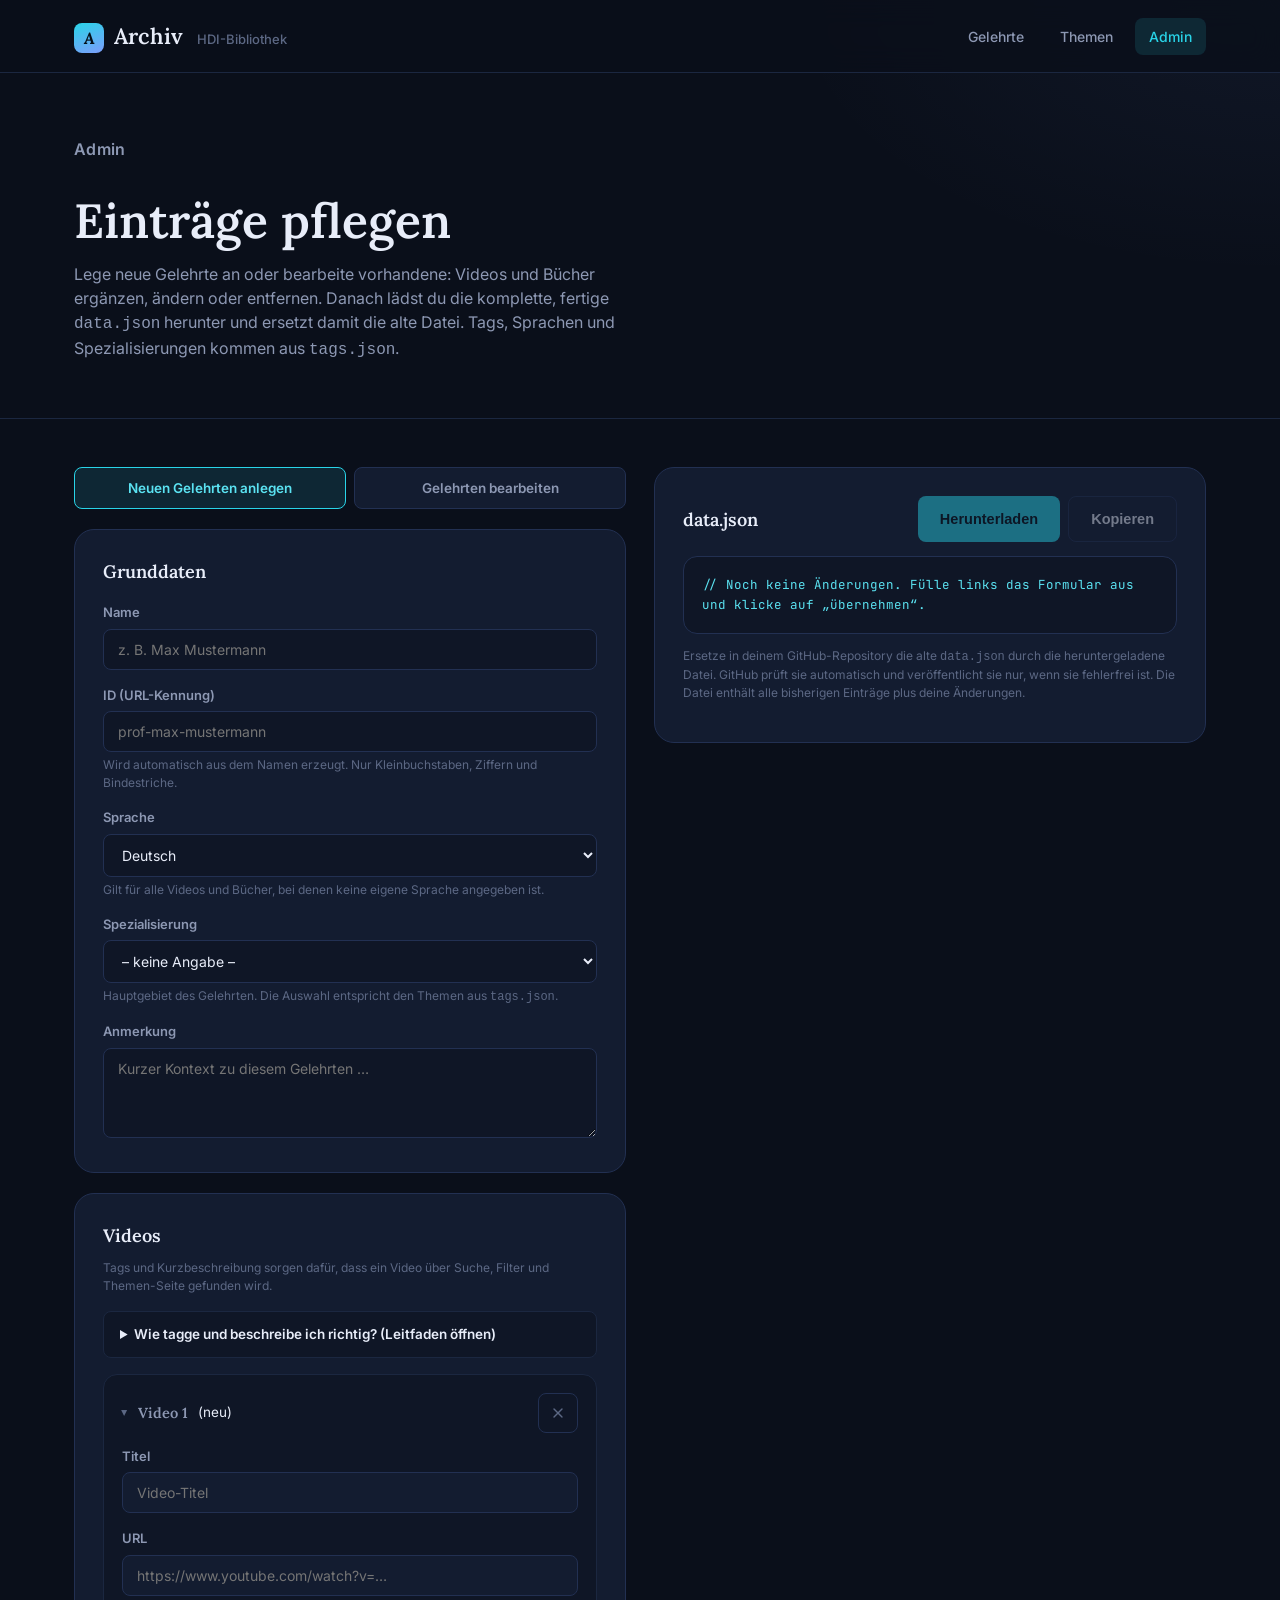
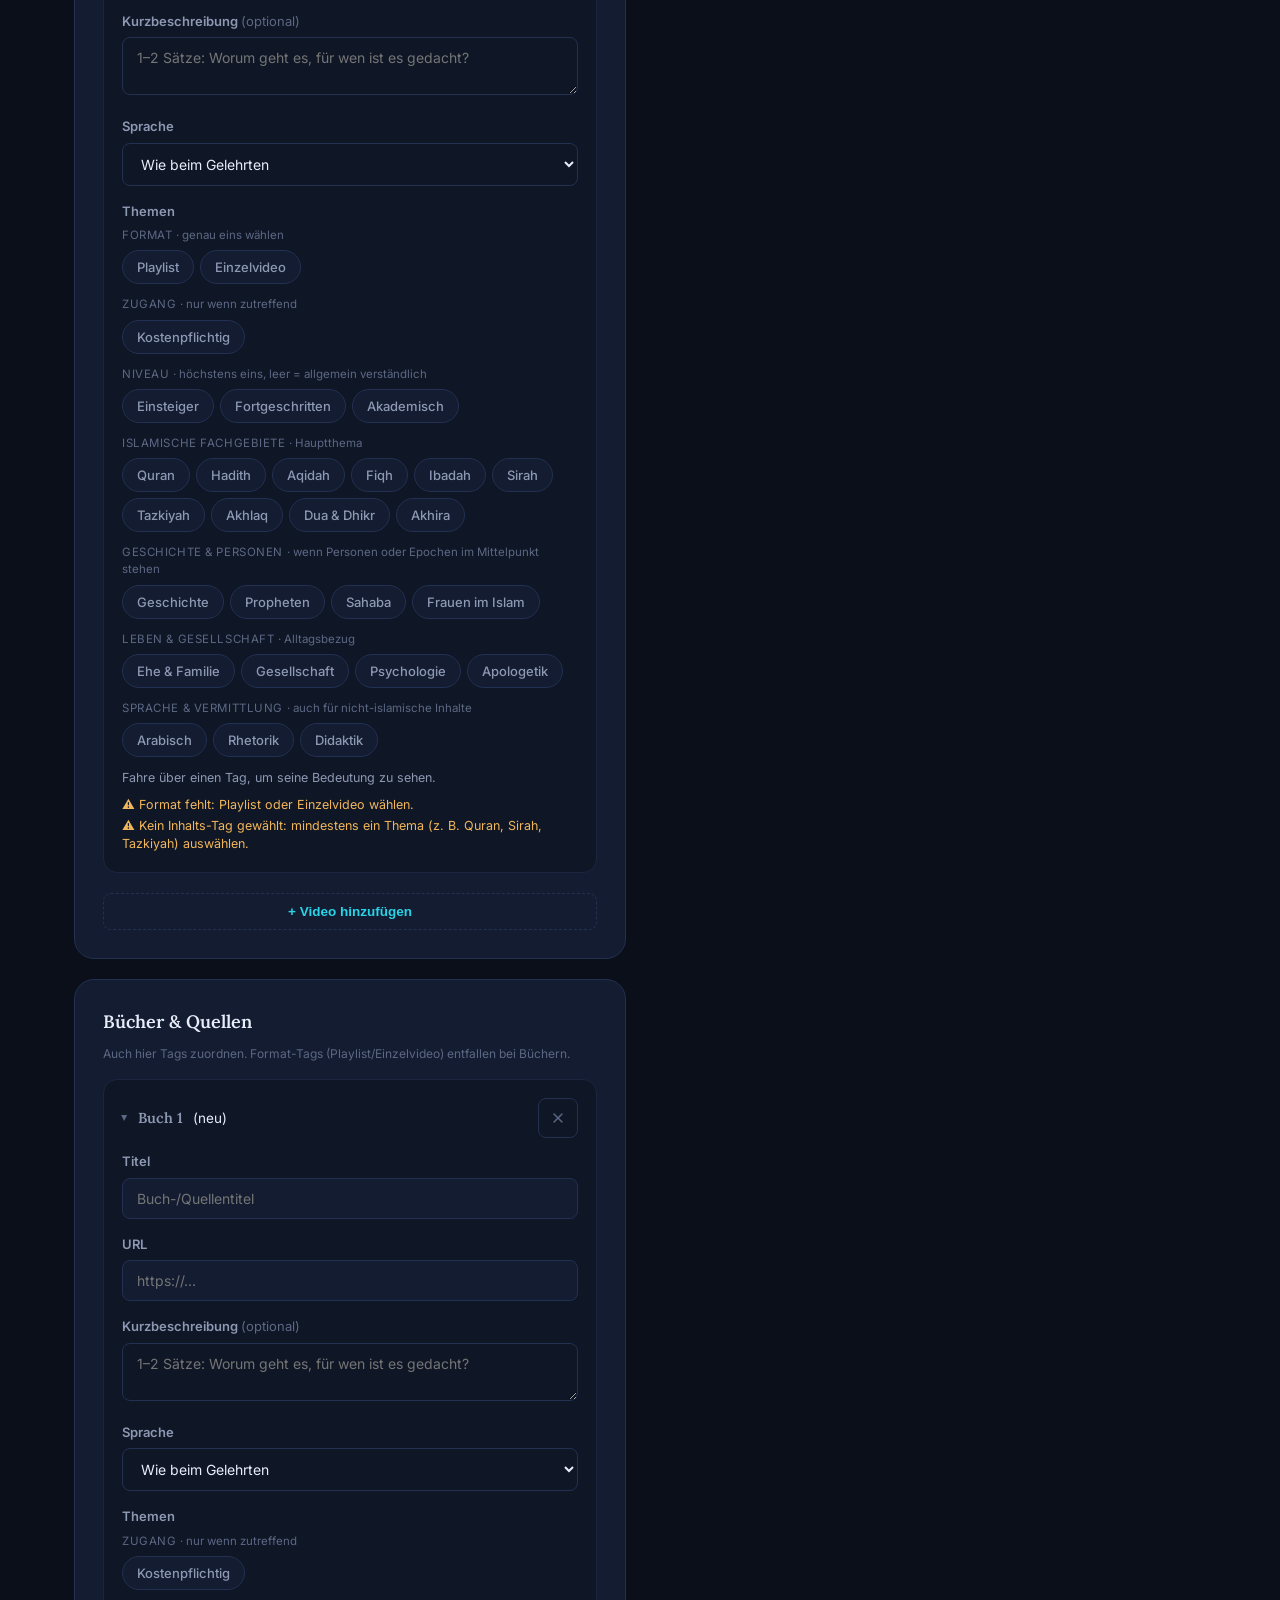
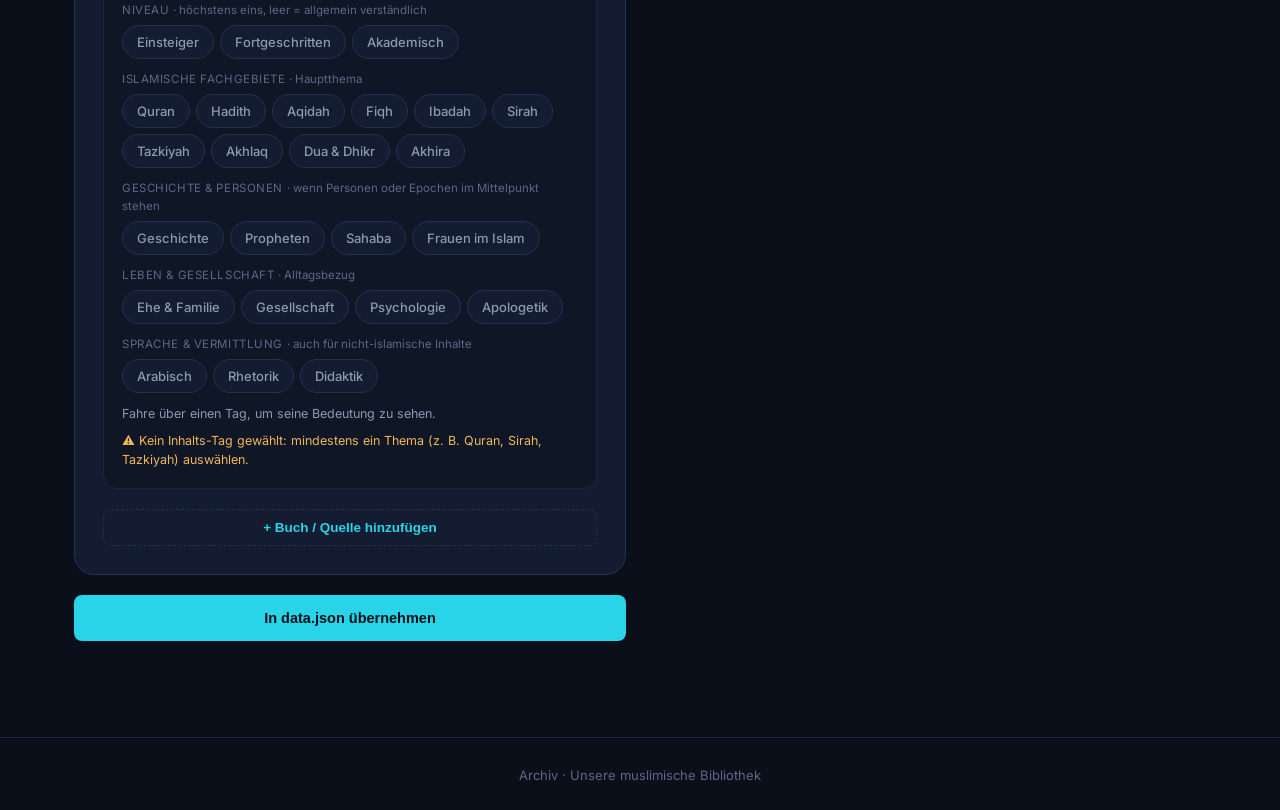
==== commit 9ecc9abf: "Update" ====
--- a/admin.html
+++ b/admin.html
@@ -6,6 +6,8 @@
   <meta name="viewport" content="width=device-width, initial-scale=1.0" />
   <title>Admin — ARCHIV</title>
   <link rel="stylesheet" href="style.css" />
+  <meta name="theme-color" content="#0a0f1a" />
+  <meta name="robots" content="noindex" />
 </head>
 
 <body>
@@ -19,7 +21,7 @@
       <nav class="nav-links">
         <a href="index.html">Gelehrte</a>
         <a href="themen.html">Themen</a>
-        <!-- <a href="admin.html">Admin</a> -->
+        <a href="admin.html" class="active">Admin</a>
       </nav>
     </div>
   </header>
@@ -27,8 +29,8 @@
   <section class="hero" style="padding-bottom: 24px;">
     <div class="container">
       <p class="hero-eyebrow">Admin</p>
-      <h1>Einträge anlegen &amp; ergänzen</h1>
-      <p>Lege einen neuen Gelehrten an oder ergänze bei einem vorhandenen ein Video bzw. Buch. Danach lädst du die komplette, fertige <code>data.json</code> herunter und ersetzt damit die alte Datei. Tags, Sprachen und Spezialisierungen kommen aus <code>tags.json</code>.</p>
+      <h1>Einträge pflegen</h1>
+      <p>Lege neue Gelehrte an oder bearbeite vorhandene: Videos und Bücher ergänzen, ändern oder entfernen. Danach lädst du die komplette, fertige <code>data.json</code> herunter und ersetzt damit die alte Datei. Tags, Sprachen und Spezialisierungen kommen aus <code>tags.json</code>.</p>
     </div>
   </section>
 
@@ -40,12 +42,22 @@
         <div class="col-form">
 
           <div class="mode-tabs">
-            <button type="button" class="mode-tab active" id="tab-new-professor">Neuen Gelehrten anlegen</button>
-            <button type="button" class="mode-tab" id="tab-existing-professor">Video/Buch zu bestehendem Gelehrten</button>
+            <button type="button" class="mode-tab active" id="tab-new">Neuen Gelehrten anlegen</button>
+            <button type="button" class="mode-tab" id="tab-edit">Gelehrten bearbeiten</button>
           </div>
 
-          <!-- ============ MODUS 1: NEUER GELEHRTER ============ -->
-          <div id="new-professor-panel">
+          <!-- Nur im Bearbeiten-Modus -->
+          <div class="form-section" id="edit-section" hidden>
+            <h2>Gelehrten auswählen</h2>
+            <div class="field" style="margin-bottom: 0;">
+              <label for="edit-prof-select">Gelehrter</label>
+              <select id="edit-prof-select"></select>
+              <p class="field-hint">Alle Videos und Bücher erscheinen eingeklappt. Zum Ändern aufklappen, zum Entfernen auf ✕ klicken.</p>
+            </div>
+          </div>
+
+          <!-- Gemeinsames Formular für Neu und Bearbeiten -->
+          <div id="prof-form">
 
             <div class="form-section">
               <h2>Grunddaten</h2>
@@ -58,7 +70,7 @@
               <div class="field">
                 <label for="f-id">ID (URL-Kennung)</label>
                 <input type="text" id="f-id" placeholder="prof-max-mustermann" />
-                <p class="field-hint">Wird automatisch aus dem Namen erzeugt. Nur Kleinbuchstaben, Ziffern und Bindestriche.</p>
+                <p class="field-hint" id="f-id-hint"></p>
               </div>
 
               <div class="field">
@@ -81,7 +93,7 @@
 
             <div class="form-section">
               <h2>Videos</h2>
-              <p class="field-hint" style="margin: -8px 0 16px;">Wähle pro Video passende Tags, damit es über Suche, Filter und Themen-Seite gefunden wird.</p>
+              <p class="field-hint" style="margin: -8px 0 16px;">Tags und Kurzbeschreibung sorgen dafür, dass ein Video über Suche, Filter und Themen-Seite gefunden wird.</p>
               <div data-role="tag-guide"></div>
               <div id="videos-container"></div>
               <button type="button" class="add-row-btn" id="add-video-btn">+ Video hinzufügen</button>
@@ -95,62 +107,8 @@
             </div>
 
             <div class="form-actions">
-              <button type="button" class="btn" id="generate-btn">In data.json übernehmen</button>
-              <button type="button" class="btn secondary" id="reset-new-btn">Formular leeren für nächsten Gelehrten</button>
-            </div>
-          </div>
-
-          <!-- ============ MODUS 2: BESTEHENDER GELEHRTER ============ -->
-          <div id="existing-professor-panel" style="display:none;">
-
-            <div class="form-section">
-              <h2>Gelehrten auswählen</h2>
-
-              <div class="field">
-                <label for="existing-prof-select">Bestehender Gelehrter</label>
-                <select id="existing-prof-select">
-                  <option value="">Wird geladen …</option>
-                </select>
-              </div>
-
-              <div class="existing-prof-summary" id="existing-prof-summary"></div>
-            </div>
-
-            <div class="form-section">
-              <h2>Neuen Eintrag hinzufügen</h2>
-
-              <div class="field">
-                <label>Art des Eintrags</label>
-                <div class="mode-tabs" style="margin-top: 6px;">
-                  <button type="button" class="mode-tab active" id="kind-video-btn">Video</button>
-                  <button type="button" class="mode-tab" id="kind-buch-btn">Buch</button>
-                </div>
-              </div>
-
-              <div class="field">
-                <label for="existing-titel">Titel</label>
-                <input type="text" id="existing-titel" placeholder="Video-Titel" />
-              </div>
-
-              <div class="field">
-                <label for="existing-url">URL</label>
-                <input type="url" id="existing-url" placeholder="https://www.youtube.com/watch?v=…" />
-              </div>
-
-              <div class="field">
-                <label for="existing-sprache">Sprache</label>
-                <select id="existing-sprache"></select>
-              </div>
-
-              <div class="field" style="margin-bottom: 0;">
-                <label>Themen</label>
-                <div data-role="tag-guide"></div>
-                <div class="tag-picker" id="existing-tag-picker"></div>
-              </div>
-            </div>
-
-            <div class="form-actions">
-              <button type="button" class="btn" id="generate-existing-btn">In data.json übernehmen</button>
+              <button type="button" class="btn" id="save-btn">In data.json übernehmen</button>
+              <button type="button" class="btn danger-outline" id="delete-btn" hidden>Diesen Gelehrten löschen</button>
             </div>
           </div>
 
@@ -175,7 +133,7 @@
             </div>
             <pre id="json-output">// Noch keine Änderungen.</pre>
             <p class="field-hint" style="margin-top: 12px;">
-              Ersetze in deinem GitHub-Repository die alte <code>data.json</code> durch die heruntergeladene Datei. Kurz danach ist die Seite aktualisiert. Die Datei enthält alle bisherigen Einträge plus deine Änderungen.
+              Ersetze in deinem GitHub-Repository die alte <code>data.json</code> durch die heruntergeladene Datei. GitHub prüft sie automatisch und veröffentlicht sie nur, wenn sie fehlerfrei ist. Die Datei enthält alle bisherigen Einträge plus deine Änderungen.
             </p>
           </div>
         </div>
@@ -192,28 +150,34 @@
     </div>
   </footer>
 
-  <!-- Gemeinsame Hilfsfunktionen (loadData, loadTagConfig, tagInfo, escapeHtml …) -->
+  <!-- Gemeinsame Hilfsfunktionen (loadData, loadTagConfig, tagInfo, escapeHtml, copyText …) -->
   <script src="app.js"></script>
   <script>
   /* =========================================================
      admin.html — Formular-Logik
 
-     Ablauf: data.json und tags.json laden → Änderungen im Formular
-     erfassen → komplette, aktualisierte data.json ausgeben.
-     Die Originaldaten bleiben unverändert; alle Änderungen dieser
-     Sitzung liegen in "changes" und werden beim Ausgeben eingemischt.
+     Ablauf: data.json und tags.json laden → im Formular anlegen,
+     ändern oder löschen → komplette, aktualisierte data.json ausgeben.
+
+     Die geladenen Originaldaten bleiben unverändert. Änderungen dieser
+     Sitzung liegen in "changes" (geänderte/neue Gelehrte) und
+     "deletions" (gelöschte) und werden beim Ausgeben eingemischt.
      ========================================================= */
 
   let cfg = buildTagConfig(null);
   let baseData = [];          // data.json in Originalreihenfolge
   let dataLoaded = false;
   const changes = new Map();  // id → { entry, isNew }
-  const changeLog = [];       // Texte für „Änderungen in dieser Sitzung“
-  let editingNewId = null;    // Eintrag, den das Formular „Neuer Gelehrter“ gerade bearbeitet
-  let unsaved = false;        // Änderungen noch nicht heruntergeladen/kopiert
-  let currentResourceKind = 'video';
+  const deletions = new Set();
+  const changeLog = [];
+  let mode = 'new';           // 'new' | 'edit'
+  let editId = null;          // im Bearbeiten-Modus geöffneter Gelehrter
+  let formDirty = false;      // Formular enthält noch nicht übernommene Eingaben
+  let unsaved = false;        // übernommene Änderungen noch nicht heruntergeladen/kopiert
 
   const FALLBACK_LANGUAGES = ['Deutsch', 'Englisch', 'Andere'];
+  const RESOURCE_KEYS = ['titel', 'url', 'sprache', 'beschreibung', 'themen'];
+  const DESCRIPTION_MAX = 300;
   const $ = id => document.getElementById(id);
 
   function languages() {
@@ -225,7 +189,7 @@
       .toLowerCase()
       .trim()
       .replace(/ß/g, 'ss')
-      .normalize('NFD').replace(/[̀-ͯ]/g, '')
+      .normalize('NFD').replace(/[\u0300-\u036f]/g, '')
       .replace(/[^a-z0-9\s-]/g, '')
       .replace(/\s+/g, '-')
       .replace(/-+/g, '-')
@@ -241,16 +205,26 @@
     return /^https?:\/\/\S+$/i.test(value);
   }
 
-  /* ---------- Datenstand ---------- */
+  function sameSet(a, b) {
+    return a.length === b.length && a.every(x => b.includes(x)) && b.every(x => a.includes(x));
+  }
+
+  /* =========================================================
+     Datenstand
+     ========================================================= */
 
   function mergedData() {
-    const result = baseData.map(p => (changes.has(p.id) ? changes.get(p.id).entry : p));
+    const result = baseData
+      .filter(p => !deletions.has(p.id))
+      .map(p => (changes.has(p.id) ? changes.get(p.id).entry : p));
     changes.forEach(change => { if (change.isNew) result.push(change.entry); });
     return result;
   }
 
   function currentProfessor(id) {
+    if (!id) return null;
     if (changes.has(id)) return changes.get(id).entry;
+    if (deletions.has(id)) return null;
     return baseData.find(p => p.id === id) || null;
   }
 
@@ -277,8 +251,8 @@
     }
   }
 
-  /** Sucht einen bereits vorhandenen Eintrag mit demselben Link. */
-  function findDuplicateUrl(url, excludeProfId = null) {
+  /** Sucht einen Eintrag mit demselben Link bei einem anderen Gelehrten. */
+  function findDuplicateUrl(url, excludeProfId) {
     const key = urlKey(url);
     for (const prof of mergedData()) {
       if (prof.id === excludeProfId) continue;
@@ -291,31 +265,28 @@
     return null;
   }
 
-  function buildResource(titel, url, sprache, profSprache, themen) {
-    const resource = { titel, url };
-    if (sprache && sprache !== profSprache) resource.sprache = sprache;
-    resource.themen = themen;
-    return resource;
-  }
-
-  /* ---------- Modus-Umschaltung ---------- */
-
-  function setMode(mode) {
-    const isNew = mode === 'new';
-    $('new-professor-panel').style.display = isNew ? '' : 'none';
-    $('existing-professor-panel').style.display = isNew ? 'none' : '';
-    $('tab-new-professor').classList.toggle('active', isNew);
-    $('tab-existing-professor').classList.toggle('active', !isNew);
-  }
-
-  $('tab-new-professor').addEventListener('click', () => setMode('new'));
-  $('tab-existing-professor').addEventListener('click', () => setMode('existing'));
-
-  /* ---------- Auswahllisten ---------- */
+  /* =========================================================
+     Auswahllisten
+     ========================================================= */
 
   function languageSelectHtml(inheritLabel) {
     const inherit = inheritLabel ? `<option value="">${escapeHtml(inheritLabel)}</option>` : '';
     return inherit + languages().map(l => `<option value="${escapeHtml(l)}">${escapeHtml(l)}</option>`).join('');
+  }
+
+  /** Wert setzen; ist er nicht in der Liste (alter Datenbestand), wird er als Option ergänzt statt verloren zu gehen. */
+  function setSelectKeepingValue(select, value) {
+    if (value && ![...select.options].some(o => o.value === value)) {
+      const option = document.createElement('option');
+      option.value = value;
+      option.textContent = `${value} (bisheriger Wert)`;
+      select.appendChild(option);
+    }
+    select.value = value || '';
+  }
+
+  function fillLanguageSelect() {
+    $('f-sprache').innerHTML = languageSelectHtml(null);
   }
 
   function fillSpezSelect() {
@@ -323,10 +294,22 @@
     cfg.gruppen.filter(g => g.art === 'thema').forEach(g => {
       g.tags.forEach(t => options.push({ value: t.name, group: g.name }));
     });
+    $('f-spez').value = '';
     fillSelect($('f-spez'), '– keine Angabe –', options);
   }
 
-  /* ---------- Tag-Leitfaden ---------- */
+  function refreshEditSelect() {
+    const select = $('edit-prof-select');
+    const list = sortProfessors(mergedData());
+    select.innerHTML = '<option value="">Bitte wählen …</option>' + list.map(p =>
+      `<option value="${escapeHtml(p.id)}">${escapeHtml(p.name)}${changes.get(p.id)?.isNew ? ' (neu)' : ''}</option>`
+    ).join('');
+    select.value = editId && list.some(p => p.id === editId) ? editId : '';
+  }
+
+  /* =========================================================
+     Tag-Leitfaden
+     ========================================================= */
 
   function renderTagGuide(el) {
     const rows = cfg.gruppen.map(g => `
@@ -336,13 +319,14 @@
 
     el.innerHTML = `
       <details class="tag-guide">
-        <summary>Wie tagge ich richtig? (Leitfaden öffnen)</summary>
+        <summary>Wie tagge und beschreibe ich richtig? (Leitfaden öffnen)</summary>
         <ol>
           <li><strong>Format:</strong> Bei Videos immer genau <em>Playlist</em> oder <em>Einzelvideo</em>. Wird anhand der URL vorausgewählt.</li>
           <li><strong>Inhalt:</strong> 1–3 Tags für das <em>Hauptthema</em>. Frage: „Unter welchem Thema würde jemand dieses Video suchen?“ Nicht alles taggen, was nur kurz vorkommt.</li>
           <li><strong>Niveau:</strong> Nur setzen, wenn der Inhalt klar für Einsteiger oder klar anspruchsvoll ist. Sonst leer lassen.</li>
           <li><strong>Kostenpflichtig:</strong> Nur wenn der Inhalt hinter einer Bezahlschranke liegt.</li>
           <li><strong>Spezifisch vor allgemein:</strong> Prophetengeschichten → <em>Propheten</em> (nicht nur <em>Geschichte</em>), Ramadan → <em>Ibadah</em> (nicht <em>Fiqh</em>).</li>
+          <li><strong>Kurzbeschreibung (optional):</strong> 1–2 Sätze: Worum geht es, für wen ist es gedacht? Begriffe, nach denen jemand suchen würde, gehören hier hinein – die Suche berücksichtigt sie.</li>
           <li><strong>Sprache:</strong> Nur ändern, wenn das Video in einer anderen Sprache ist als beim Gelehrten angegeben.</li>
           <li>Passt kein Tag? Nicht den „nächstbesten“ wählen, sondern einen neuen Tag in <code>tags.json</code> ergänzen.</li>
         </ol>
@@ -350,14 +334,18 @@
         <p class="guide-example"><strong>Beispiele:</strong><br>
           „Tafsir Surah Yasin“ → Playlist · Quran<br>
           „Das Leben von Umm Sulaim“ → Einzelvideo · Sahaba · Frauen im Islam<br>
-          „Muslim sein für Beginner“ → Playlist · Einsteiger · Ibadah · Fiqh</p>
+          „Muslim sein für Beginner“ → Playlist · Einsteiger · Ibadah · Fiqh<br>
+          Beschreibung: „Grundlagen von Gebet, Fasten und Reinheit – für Neu-Muslime und alle, die ihr Wissen auffrischen wollen.“</p>
       </details>`;
   }
 
-  /* ---------- Tag-Auswahl mit Gruppen, Erklärungen und Prüfung ---------- */
-
-  function renderTagPicker(pickerEl, kind = 'video') {
+  /* =========================================================
+     Tag-Auswahl mit Gruppen, Erklärungen und Prüfung
+     ========================================================= */
+
+  function renderTagPicker(pickerEl, kind, selected = []) {
     pickerEl.dataset.kind = kind;
+    delete pickerEl.dataset.formatLocked;
     const groups = cfg.gruppen.filter(g => g.tags.length && !(g.nurVideo && kind !== 'video'));
 
     if (groups.length === 0) {
@@ -380,9 +368,15 @@
     const help = pickerEl.querySelector('[data-role="help"]');
     const defaultHelp = help.textContent;
     const chips = [...pickerEl.querySelectorAll('.tag-chip')];
+    const wanted = new Set(selected.map(t => tagLabel(cfg, t)));
 
     chips.forEach(chip => {
       const info = tagInfo(cfg, chip.dataset.tag);
+      if (wanted.has(chip.dataset.tag)) {
+        chip.classList.add('selected');
+        if (info?.gruppe.id === 'format') pickerEl.dataset.formatLocked = 'true';
+      }
+
       const showHelp = () => {
         help.innerHTML = `<strong>${escapeHtml(chip.dataset.tag)}:</strong> ${escapeHtml(info?.beschreibung || 'Keine Beschreibung hinterlegt.')}`;
       };
@@ -401,7 +395,7 @@
           });
         }
         chip.classList.toggle('selected', select);
-        chip.dataset.userSet = 'true';
+        if (info?.gruppe.id === 'format') pickerEl.dataset.formatLocked = 'true';
         showHelp();
         validateTagPicker(pickerEl);
       });
@@ -416,10 +410,11 @@
 
   function getTagWarnings(selected, kind) {
     const warnings = [];
-    const byRule = regel => selected.filter(t => tagInfo(cfg, t)?.gruppe.regel === regel);
     const content = selected.filter(t => tagInfo(cfg, t)?.gruppe.art === 'thema');
-
-    if (kind === 'video' && cfg.gruppen.some(g => g.regel === 'genau-eins' && g.nurVideo) && byRule('genau-eins').length !== 1) {
+    const formatGroup = cfg.gruppen.find(g => g.id === 'format');
+    const formats = selected.filter(t => tagInfo(cfg, t)?.gruppe.id === 'format');
+
+    if (kind === 'video' && formatGroup && formats.length !== 1) {
       warnings.push('Format fehlt: Playlist oder Einzelvideo wählen.');
     }
     if (content.length === 0) {
@@ -442,13 +437,13 @@
       : '<div class="ok">✓ Tags sehen gut aus.</div>';
   }
 
-  /** Format aus der URL vorschlagen – nur solange es nicht von Hand gewählt wurde. */
+  /** Format aus der URL vorschlagen – nur solange es nicht von Hand gewählt bzw. schon gespeichert ist. */
   function suggestFormatFromUrl(url, pickerEl) {
-    if (!pickerEl || pickerEl.dataset.kind !== 'video') return;
+    if (!pickerEl || pickerEl.dataset.kind !== 'video' || pickerEl.dataset.formatLocked) return;
     const chips = [...pickerEl.querySelectorAll('.tag-chip')];
     const playlist = chips.find(c => c.dataset.tag === 'Playlist');
     const single = chips.find(c => c.dataset.tag === 'Einzelvideo');
-    if (!playlist || !single || playlist.dataset.userSet || single.dataset.userSet) return;
+    if (!playlist || !single) return;
 
     const isPlaylist = (/[?&]list=/.test(url) && !/[?&]v=/.test(url)) || /\/playlist\b/.test(url);
     const isSingle = !isPlaylist && /(youtu\.be\/|youtube\.com\/(watch|live|shorts))/.test(url);
@@ -457,7 +452,9 @@
     validateTagPicker(pickerEl);
   }
 
-  /* ---------- Modus 1: Video-/Buch-Zeilen ---------- */
+  /* =========================================================
+     Video-/Buch-Zeilen
+     ========================================================= */
 
   function rowContainer(kind) {
     return $(kind === 'video' ? 'videos-container' : 'buecher-container');
@@ -470,120 +467,292 @@
     });
   }
 
-  function createDynamicRow(kind) {
+  /**
+   * Eine Zeile für ein Video/Buch. Mit "item" vorbelegt (Bearbeiten),
+   * sonst leer (neuer Eintrag). Bestehende Einträge starten eingeklappt.
+   */
+  function createDynamicRow(kind, item = null) {
     const isVideo = kind === 'video';
-    const row = document.createElement('div');
+    const row = document.createElement('details');
     row.className = 'dynamic-row';
+    row.open = !item;
+    row._kind = kind;
+    row._original = item ? JSON.parse(JSON.stringify(item)) : null;
+    row._extraTags = item ? (item.themen || []).filter(t => typeof t === 'string' && !tagInfo(cfg, t)) : [];
+
     row.innerHTML = `
-      <div class="dynamic-row-header">
+      <summary class="dynamic-row-header">
         <span class="dynamic-row-kind"></span>
-        <button type="button" class="icon-btn" aria-label="Eintrag entfernen">
+        <span class="dynamic-row-title"></span>
+        <button type="button" class="icon-btn" aria-label="Eintrag entfernen" title="Eintrag entfernen">
           <svg viewBox="0 0 24 24" width="16" height="16" fill="none" stroke="currentColor" stroke-width="2" stroke-linecap="round" stroke-linejoin="round" aria-hidden="true"><line x1="18" y1="6" x2="6" y2="18"></line><line x1="6" y1="6" x2="18" y2="18"></line></svg>
         </button>
-      </div>
-      <div class="field">
-        <label>Titel</label>
-        <input type="text" class="res-titel" placeholder="${isVideo ? 'Video-Titel' : 'Buch-/Quellentitel'}" />
-      </div>
-      <div class="field">
-        <label>URL</label>
-        <input type="url" class="res-url" placeholder="${isVideo ? 'https://www.youtube.com/watch?v=…' : 'https://…'}" />
-      </div>
-      <div class="field">
-        <label>Sprache</label>
-        <select class="res-sprache">${languageSelectHtml('Wie beim Gelehrten')}</select>
-      </div>
-      <div class="field" style="margin-bottom: 0;">
-        <label>Themen</label>
-        <div class="tag-picker" data-role="tag-picker"></div>
+      </summary>
+      <div class="dynamic-row-body">
+        <div class="field">
+          <label>Titel</label>
+          <input type="text" class="res-titel" placeholder="${isVideo ? 'Video-Titel' : 'Buch-/Quellentitel'}" />
+        </div>
+        <div class="field">
+          <label>URL</label>
+          <input type="url" class="res-url" placeholder="${isVideo ? 'https://www.youtube.com/watch?v=…' : 'https://…'}" />
+        </div>
+        <div class="field">
+          <label>Kurzbeschreibung <span class="optional">(optional)</span></label>
+          <textarea class="res-beschreibung" rows="2" maxlength="600" placeholder="1–2 Sätze: Worum geht es, für wen ist es gedacht?"></textarea>
+        </div>
+        <div class="field">
+          <label>Sprache</label>
+          <select class="res-sprache">${languageSelectHtml('Wie beim Gelehrten')}</select>
+        </div>
+        <div class="field" style="margin-bottom: 0;">
+          <label>Themen</label>
+          <div class="tag-picker" data-role="tag-picker"></div>
+          ${row._extraTags.length ? `<p class="field-hint">Weitere Tags, die nicht in tags.json stehen: ${escapeHtml(row._extraTags.join(', '))} – sie bleiben erhalten.</p>` : ''}
+        </div>
       </div>
     `;
 
-    row.querySelector('.icon-btn').addEventListener('click', () => {
+    const titelInput = row.querySelector('.res-titel');
+    const urlInput = row.querySelector('.res-url');
+    const titleEl = row.querySelector('.dynamic-row-title');
+    const updateTitle = () => { titleEl.textContent = titelInput.value.trim() || '(neu)'; };
+
+    if (item) {
+      titelInput.value = item.titel || '';
+      urlInput.value = item.url || '';
+      row.querySelector('.res-beschreibung').value = item.beschreibung || '';
+      setSelectKeepingValue(row.querySelector('.res-sprache'), item.sprache || '');
+    }
+    updateTitle();
+    titelInput.addEventListener('input', updateTitle);
+
+    row.querySelector('.icon-btn').addEventListener('click', e => {
+      e.preventDefault(); // nicht auf-/zuklappen
+      e.stopPropagation();
+      const name = titelInput.value.trim();
+      if ((row._original || name) && !window.confirm(`„${name || 'Diesen Eintrag'}“ entfernen? Endgültig wird das erst, wenn du übernimmst und die neue data.json hochlädst.`)) return;
       row.remove();
       renumberRows(kind);
+      formDirty = true;
     });
+
     rowContainer(kind).appendChild(row);
     renumberRows(kind);
 
     const picker = row.querySelector('[data-role="tag-picker"]');
-    renderTagPicker(picker, kind);
-    if (isVideo) {
-      row.querySelector('.res-url').addEventListener('input', e => suggestFormatFromUrl(e.target.value, picker));
-    }
-  }
-
-  $('add-video-btn').addEventListener('click', () => createDynamicRow('video'));
-  $('add-buch-btn').addEventListener('click', () => createDynamicRow('buch'));
-
-  function collectRows(kind, profSprache, errors, warnings) {
+    renderTagPicker(picker, kind, item ? item.themen || [] : []);
+    if (isVideo) urlInput.addEventListener('input', () => suggestFormatFromUrl(urlInput.value, picker));
+    return row;
+  }
+
+  function addRow(kind) {
+    const row = createDynamicRow(kind);
+    formDirty = true;
+    row.scrollIntoView?.({ block: 'nearest', behavior: 'smooth' });
+    row.querySelector('.res-titel').focus({ preventScroll: true });
+  }
+
+  $('add-video-btn').addEventListener('click', () => addRow('video'));
+  $('add-buch-btn').addEventListener('click', () => addRow('buch'));
+
+  /** Liest eine Zeile aus. Unbekannte Felder und die Tag-Reihenfolge des Originals bleiben erhalten. */
+  function rowResource(row, profSprache) {
+    const orig = row._original;
+    const titel = row.querySelector('.res-titel').value.trim();
+    const url = row.querySelector('.res-url').value.trim();
+    const sprache = row.querySelector('.res-sprache').value;
+    const beschreibung = row.querySelector('.res-beschreibung').value.trim();
+    let themen = [...getSelectedTags(row.querySelector('[data-role="tag-picker"]')), ...row._extraTags];
+    if (orig && Array.isArray(orig.themen) && sameSet(themen, orig.themen)) themen = [...orig.themen];
+
+    const resource = { titel, url };
+    if (sprache && sprache !== profSprache) resource.sprache = sprache;
+    if (beschreibung) resource.beschreibung = beschreibung;
+    resource.themen = themen;
+    if (orig) Object.keys(orig).forEach(k => { if (!RESOURCE_KEYS.includes(k)) resource[k] = orig[k]; });
+    return resource;
+  }
+
+  function collectRows(kind, profSprache, errors, warnings, stats) {
     const label = kind === 'video' ? 'Video' : 'Buch';
     const result = [];
     rowContainer(kind).querySelectorAll('.dynamic-row').forEach((row, i) => {
       const name = `${label} ${i + 1}`;
       const titel = row.querySelector('.res-titel').value.trim();
       const url = row.querySelector('.res-url').value.trim();
-      if (!titel && !url) return; // leere Zeile wird ignoriert
-      if (!titel || !url) {
-        errors.push(`${name}: Bitte Titel und URL ausfüllen.`);
-        return;
+      const fail = msg => { errors.push(msg); row.open = true; };
+
+      if (!titel && !url && !row._original) return; // leere neue Zeile wird ignoriert
+      if (!titel || !url) return fail(`${name}: Bitte Titel und URL ausfüllen (oder den Eintrag über ✕ entfernen).`);
+      if (!isHttpUrl(url)) return fail(`${name}: Die URL muss mit http:// oder https:// beginnen.`);
+
+      const resource = rowResource(row, profSprache);
+      const changed = !row._original || JSON.stringify(resource) !== JSON.stringify(row._original);
+      if (changed) {
+        stats[row._original ? 'changed' : 'added'] += 1;
+        stats.touched.push(resource);
+        getTagWarnings(resource.themen, kind).forEach(w => warnings.push(`${name} „${titel}“: ${w}`));
+        if ((resource.beschreibung || '').length > DESCRIPTION_MAX) {
+          warnings.push(`${name} „${titel}“: Die Beschreibung ist recht lang (${resource.beschreibung.length} Zeichen). 1–2 Sätze reichen.`);
+        }
       }
-      if (!isHttpUrl(url)) {
-        errors.push(`${name}: Die URL muss mit http:// oder https:// beginnen.`);
-        return;
-      }
-      const picker = row.querySelector('[data-role="tag-picker"]');
-      const themen = getSelectedTags(picker);
-      getTagWarnings(themen, kind).forEach(w => warnings.push(`${name} „${titel}“: ${w}`));
-      result.push(buildResource(titel, url, row.querySelector('.res-sprache').value, profSprache, themen));
+      if (row._original) stats.kept += 1;
+      result.push(resource);
     });
     return result;
   }
 
-  /* ---------- Modus 1: Name → ID ---------- */
+  /* =========================================================
+     Formular laden (Neu / Bearbeiten)
+     ========================================================= */
+
+  function fillBaseFields(prof) {
+    $('f-name').value = prof?.name || '';
+    $('f-id').value = prof?.id || '';
+    $('f-id').readOnly = Boolean(prof);
+    delete $('f-id').dataset.manuallyEdited;
+    $('f-id-hint').textContent = prof
+      ? 'Die ID bleibt fest, damit geteilte Links auf dieses Profil weiter funktionieren.'
+      : 'Wird automatisch aus dem Namen erzeugt. Nur Kleinbuchstaben, Ziffern und Bindestriche.';
+
+    fillLanguageSelect();
+    if (prof) setSelectKeepingValue($('f-sprache'), prof.sprache || '');
+    fillSpezSelect();
+    setSelectKeepingValue($('f-spez'), prof?.spezialisierung || '');
+    $('f-anmerkung').value = prof?.anmerkung || '';
+
+    $('videos-container').innerHTML = '';
+    $('buecher-container').innerHTML = '';
+  }
+
+  function loadFormForNew() {
+    editId = null;
+    fillBaseFields(null);
+    createDynamicRow('video');
+    createDynamicRow('buch');
+    $('save-btn').textContent = 'In data.json übernehmen';
+    $('delete-btn').hidden = true;
+    $('prof-form').hidden = false;
+    formDirty = false;
+  }
+
+  function loadFormForEdit(id) {
+    const prof = currentProfessor(id);
+    if (!prof) {
+      editId = null;
+      $('prof-form').hidden = true;
+      return;
+    }
+    editId = id;
+    fillBaseFields(prof);
+    (Array.isArray(prof.videos) ? prof.videos : []).forEach(v => { if (v && typeof v === 'object') createDynamicRow('video', v); });
+    (Array.isArray(prof.buecher) ? prof.buecher : []).forEach(b => { if (b && typeof b === 'object') createDynamicRow('buch', b); });
+    $('save-btn').textContent = 'Änderungen übernehmen';
+    $('delete-btn').hidden = false;
+    $('prof-form').hidden = false;
+    $('edit-prof-select').value = id;
+    formDirty = false;
+  }
+
+  function confirmDiscard() {
+    return !formDirty || window.confirm('Im Formular gibt es Eingaben, die noch nicht übernommen wurden. Verwerfen?');
+  }
+
+  function setMode(next) {
+    mode = next;
+    $('tab-new').classList.toggle('active', mode === 'new');
+    $('tab-edit').classList.toggle('active', mode === 'edit');
+    $('edit-section').hidden = mode !== 'edit';
+  }
+
+  $('tab-new').addEventListener('click', () => {
+    if (mode === 'new' && !formDirty) return;
+    if (!confirmDiscard()) return;
+    setMode('new');
+    loadFormForNew();
+  });
+
+  $('tab-edit').addEventListener('click', () => {
+    if (mode === 'edit') return;
+    if (!confirmDiscard()) return;
+    setMode('edit');
+    editId = null;
+    refreshEditSelect();
+    $('prof-form').hidden = true;
+    formDirty = false;
+  });
+
+  $('edit-prof-select').addEventListener('change', e => {
+    const id = e.target.value;
+    if (!confirmDiscard()) {
+      e.target.value = editId || '';
+      return;
+    }
+    if (!id) {
+      editId = null;
+      $('prof-form').hidden = true;
+      formDirty = false;
+      return;
+    }
+    loadFormForEdit(id);
+  });
 
   $('f-name').addEventListener('input', e => {
     const idField = $('f-id');
-    if (!idField.dataset.manuallyEdited) idField.value = suggestId(e.target.value);
+    if (mode === 'new' && !idField.dataset.manuallyEdited) idField.value = suggestId(e.target.value);
   });
-
-  $('f-id').addEventListener('input', e => {
-    e.target.dataset.manuallyEdited = 'true';
-  });
-
-  /* ---------- Modus 1: Übernehmen ---------- */
-
-  function generateNew() {
+  $('f-id').addEventListener('input', e => { e.target.dataset.manuallyEdited = 'true'; });
+
+  // Jede Eingabe im Formular merkt sich, dass etwas noch nicht übernommen ist
+  ['input', 'change'].forEach(type => $('prof-form').addEventListener(type, () => { formDirty = true; }));
+  $('prof-form').addEventListener('click', e => { if (e.target.closest('.tag-chip')) formDirty = true; });
+
+  /* =========================================================
+     Übernehmen
+     ========================================================= */
+
+  function save() {
     if (!guardLoaded()) return;
+
+    const isEdit = mode === 'edit';
+    const orig = isEdit ? currentProfessor(editId) : null;
+    if (isEdit && !orig) {
+      setStatus('error', 'Bitte zuerst einen Gelehrten auswählen.');
+      revealOutput();
+      return;
+    }
 
     const errors = [];
     const warnings = [];
+    const stats = { added: 0, changed: 0, kept: 0, touched: [] };
     const name = $('f-name').value.trim();
-    const id = $('f-id').value.trim() || suggestId(name);
+    const id = isEdit ? editId : ($('f-id').value.trim() || suggestId(name));
     const sprache = $('f-sprache').value;
     const spezialisierung = $('f-spez').value;
     const anmerkung = $('f-anmerkung').value.trim();
 
     if (!name) errors.push('Name fehlt.');
-    if (!id) {
-      errors.push('ID fehlt.');
-    } else if (!/^[a-z0-9]+(-[a-z0-9]+)*$/.test(id)) {
-      errors.push('Die ID darf nur Kleinbuchstaben, Ziffern und einzelne Bindestriche enthalten (z. B. prof-max-mustermann).');
-    } else if (id !== editingNewId && mergedData().some(p => p.id === id)) {
-      errors.push(changes.get(id)?.isNew
-        ? `„${id}“ wurde in dieser Sitzung schon angelegt. Weitere Videos dazu bitte über den Reiter „Video/Buch zu bestehendem Gelehrten“ ergänzen.`
-        : `Die ID „${id}“ gibt es schon. Bitte eine andere wählen.`);
-    }
-
-    const videos = collectRows('video', sprache, errors, warnings);
-    const buecher = collectRows('buch', sprache, errors, warnings);
-
+    if (!isEdit) {
+      if (!id) {
+        errors.push('ID fehlt.');
+      } else if (!/^[a-z0-9]+(-[a-z0-9]+)*$/.test(id)) {
+        errors.push('Die ID darf nur Kleinbuchstaben, Ziffern und einzelne Bindestriche enthalten (z. B. prof-max-mustermann).');
+      } else if (mergedData().some(p => p.id === id)) {
+        errors.push(`Die ID „${id}“ gibt es schon. Bitte eine andere wählen – oder den Gelehrten über „Gelehrten bearbeiten“ ändern.`);
+      }
+    }
+
+    const videos = collectRows('video', sprache, errors, warnings, stats);
+    const buecher = collectRows('buch', sprache, errors, warnings, stats);
+
+    // Doppelte Links: innerhalb des Formulars und bei anderen Gelehrten (nur neue/geänderte Einträge)
     const all = [...videos, ...buecher];
-    all.forEach((r, i) => {
-      if (all.findIndex(o => urlKey(o.url) === urlKey(r.url)) !== i) {
-        warnings.push(`„${r.titel}“: Dieser Link steht in diesem Formular doppelt.`);
+    stats.touched.forEach(r => {
+      if (all.filter(o => urlKey(o.url) === urlKey(r.url)).length > 1) {
+        warnings.push(`„${r.titel}“: Dieser Link steht bei diesem Gelehrten doppelt.`);
       }
-      const dup = findDuplicateUrl(r.url, editingNewId);
+      const dup = findDuplicateUrl(r.url, id);
       if (dup) warnings.push(`„${r.titel}“: Dieser Link ist schon bei ${dup.prof.name} eingetragen („${dup.item.titel}“).`);
     });
 
@@ -594,165 +763,81 @@
     }
 
     const entry = { id, name, sprache, spezialisierung, anmerkung, videos, buecher };
-    const isUpdate = Boolean(editingNewId && changes.has(editingNewId));
-    if (isUpdate) changes.delete(editingNewId);
-    changes.set(id, { entry, isNew: true });
-    editingNewId = id;
-    $('f-id').value = id;
-
-    changeLog.push(isUpdate ? `Neu (überarbeitet): ${name}` : `Neu: ${name}`);
+    if (orig) Object.keys(orig).forEach(k => { if (!(k in entry)) entry[k] = orig[k]; });
+
+    if (isEdit && JSON.stringify(entry) === JSON.stringify(orig)) {
+      formDirty = false;
+      setStatus('ok', 'Keine Änderungen gefunden – es gibt nichts zu übernehmen.');
+      revealOutput();
+      return;
+    }
+
+    if (isEdit) {
+      const previous = changes.get(id);
+      changes.set(id, { entry, isNew: previous ? previous.isNew : false });
+      const origCount = (orig.videos || []).length + (orig.buecher || []).length;
+      const removed = origCount - stats.kept;
+      const parts = [];
+      if (['name', 'sprache', 'spezialisierung', 'anmerkung'].some(k => (orig[k] || '') !== entry[k])) parts.push('Grunddaten');
+      if (stats.added) parts.push(`${stats.added} neu`);
+      if (stats.changed) parts.push(`${stats.changed} geändert`);
+      if (removed) parts.push(`${removed} entfernt`);
+      changeLog.push(`Bearbeitet: ${name} – ${parts.join(', ') || 'Kleinigkeiten'}`);
+    } else {
+      changes.set(id, { entry, isNew: true });
+      changeLog.push(`Neu: ${name} (${countLabel(videos.length, 'Video', 'Videos')}, ${countLabel(buecher.length, 'Buch', 'Bücher')})`);
+    }
+
     unsaved = true;
-    refreshProfSelect();
+    // Nach dem Übernehmen geht es im Bearbeiten-Modus mit dem gespeicherten Stand weiter
+    setMode('edit');
+    editId = id;
+    refreshEditSelect();
+    loadFormForEdit(id);
     renderOutput();
 
-    const title = isUpdate ? `„${name}“ wurde aktualisiert.` : `„${name}“ wurde übernommen.`;
+    const title = isEdit ? `Änderungen an „${name}“ übernommen.` : `„${name}“ wurde angelegt.`;
     if (warnings.length) {
       setStatus('warn', `${title} Bitte noch prüfen:`, warnings);
     } else {
-      setStatus('ok', title, ['Lade jetzt die data.json herunter oder lege weitere Einträge an. Korrekturen an diesem Eintrag: Formular anpassen und erneut übernehmen.']);
+      setStatus('ok', title, [isEdit
+        ? 'Lade jetzt die data.json herunter oder bearbeite weitere Einträge.'
+        : 'Du kannst den Eintrag links direkt weiter bearbeiten oder die data.json herunterladen.']);
     }
     revealOutput(warnings.length ? `Übernommen – ${warnings.length} Hinweis(e) prüfen.` : 'Übernommen.');
   }
 
-  function resetNewForm() {
-    ['f-name', 'f-id', 'f-anmerkung'].forEach(id => { $(id).value = ''; });
-    delete $('f-id').dataset.manuallyEdited;
-    $('f-sprache').selectedIndex = 0;
-    $('f-spez').value = '';
-    $('videos-container').innerHTML = '';
-    $('buecher-container').innerHTML = '';
-    createDynamicRow('video');
-    createDynamicRow('buch');
-    editingNewId = null;
-    $('f-name').focus();
-  }
-
-  $('generate-btn').addEventListener('click', generateNew);
-  $('reset-new-btn').addEventListener('click', resetNewForm);
-
-  /* ---------- Modus 2: Gelehrten wählen ---------- */
-
-  function refreshProfSelect() {
-    const select = $('existing-prof-select');
-    const previous = select.value;
-    const list = sortProfessors(mergedData());
-
-    if (list.length === 0) {
-      select.innerHTML = '<option value="">Keine Gelehrten gefunden – prüfe data.json</option>';
-      return;
-    }
-    select.innerHTML = '<option value="">Bitte wählen …</option>' + list.map(p =>
-      `<option value="${escapeHtml(p.id)}">${escapeHtml(p.name)}${changes.get(p.id)?.isNew ? ' (neu)' : ''}</option>`
-    ).join('');
-    if (list.some(p => p.id === previous)) select.value = previous;
-    updateProfessorSummary();
-  }
-
-  function updateProfessorSummary() {
-    const prof = currentProfessor($('existing-prof-select').value);
-    const summary = $('existing-prof-summary');
-    const langSelect = $('existing-sprache');
-    const previousLang = langSelect.value;
-
-    langSelect.innerHTML = languageSelectHtml(`Wie beim Gelehrten${prof?.sprache ? ` (${prof.sprache})` : ''}`);
-    if ([...langSelect.options].some(o => o.value === previousLang)) langSelect.value = previousLang;
-
-    if (!prof) {
-      summary.textContent = '';
-      return;
-    }
+  function deleteProfessor() {
+    if (!guardLoaded()) return;
+    const prof = currentProfessor(editId);
+    if (!prof) return;
+
     const videos = (prof.videos || []).length;
     const buecher = (prof.buecher || []).length;
-    summary.textContent = `${prof.spezialisierung || '–'} · ${prof.sprache || '–'} · bereits ${countLabel(videos, 'Video', 'Videos')} und ${countLabel(buecher, 'Buch', 'Bücher')}.`;
-  }
-
-  $('existing-prof-select').addEventListener('change', updateProfessorSummary);
-
-  /* ---------- Modus 2: Video oder Buch ---------- */
-
-  function setResourceKind(kind) {
-    currentResourceKind = kind;
-    $('kind-video-btn').classList.toggle('active', kind === 'video');
-    $('kind-buch-btn').classList.toggle('active', kind === 'buch');
-    $('existing-titel').placeholder = kind === 'video' ? 'Video-Titel' : 'Buch-/Quellentitel';
-    $('existing-url').placeholder = kind === 'video' ? 'https://www.youtube.com/watch?v=…' : 'https://…';
-
-    // Tag-Auswahl neu aufbauen (Format-Tags nur bei Videos), bisherige Auswahl behalten
-    const picker = $('existing-tag-picker');
-    const keep = new Set(getSelectedTags(picker));
-    renderTagPicker(picker, kind);
-    picker.querySelectorAll('.tag-chip').forEach(chip => {
-      if (keep.has(chip.dataset.tag)) chip.classList.add('selected');
-    });
-    if (kind === 'video') suggestFormatFromUrl($('existing-url').value, picker);
-    validateTagPicker(picker);
-  }
-
-  $('kind-video-btn').addEventListener('click', () => setResourceKind('video'));
-  $('kind-buch-btn').addEventListener('click', () => setResourceKind('buch'));
-  $('existing-url').addEventListener('input', e => suggestFormatFromUrl(e.target.value, $('existing-tag-picker')));
-
-  /* ---------- Modus 2: Übernehmen ---------- */
-
-  function generateExisting() {
-    if (!guardLoaded()) return;
-
-    const errors = [];
-    const id = $('existing-prof-select').value;
-    const prof = id ? currentProfessor(id) : null;
-    const titel = $('existing-titel').value.trim();
-    const url = $('existing-url').value.trim();
-
-    if (!prof) errors.push('Bitte einen Gelehrten auswählen.');
-    if (!titel) errors.push('Titel fehlt.');
-    if (!url) errors.push('URL fehlt.');
-    else if (!isHttpUrl(url)) errors.push('Die URL muss mit http:// oder https:// beginnen.');
-
-    if (errors.length) {
-      setStatus('error', 'Noch nicht übernommen – bitte korrigieren:', errors);
-      revealOutput('Bitte die markierten Punkte korrigieren.');
-      return;
-    }
-
-    const picker = $('existing-tag-picker');
-    const themen = getSelectedTags(picker);
-    const warnings = getTagWarnings(themen, currentResourceKind);
-    const dup = findDuplicateUrl(url);
-    if (dup) warnings.push(`Dieser Link ist schon bei ${dup.prof.name} eingetragen („${dup.item.titel}“).`);
-
-    const resource = buildResource(titel, url, $('existing-sprache').value, prof.sprache, themen);
-    const updated = JSON.parse(JSON.stringify(prof)); // tiefe Kopie, Original bleibt unverändert
-    const listKey = currentResourceKind === 'video' ? 'videos' : 'buecher';
-    if (!Array.isArray(updated[listKey])) updated[listKey] = [];
-    updated[listKey].push(resource);
-
-    const previous = changes.get(id);
-    changes.set(id, { entry: updated, isNew: previous ? previous.isNew : false });
-    // Das Formular „Neuer Gelehrter“ darf diesen Eintrag ab jetzt nicht mehr überschreiben
-    if (editingNewId === id) editingNewId = null;
-
-    const kindLabel = currentResourceKind === 'video' ? 'Video' : 'Buch';
-    changeLog.push(`${kindLabel} bei ${prof.name}: „${titel}“`);
+    const question = `„${prof.name}“ mit ${countLabel(videos, 'Video', 'Videos')} und ${countLabel(buecher, 'Buch', 'Büchern')} löschen?\n\nEndgültig wird das erst, wenn du die neue data.json hochlädst.`;
+    if (!window.confirm(question)) return;
+
+    const change = changes.get(prof.id);
+    changes.delete(prof.id);
+    if (!change?.isNew) deletions.add(prof.id);
+
+    changeLog.push(`Gelöscht: ${prof.name}`);
     unsaved = true;
-
-    // Felder leeren, damit derselbe Eintrag nicht versehentlich doppelt übernommen wird
-    $('existing-titel').value = '';
-    $('existing-url').value = '';
-    $('existing-sprache').value = '';
-    renderTagPicker(picker, currentResourceKind);
-
-    refreshProfSelect();
+    formDirty = false;
+    editId = null;
+    refreshEditSelect();
+    $('prof-form').hidden = true;
     renderOutput();
-
-    const title = `${kindLabel} „${titel}“ wurde bei ${prof.name} ergänzt.`;
-    if (warnings.length) setStatus('warn', `${title} Bitte noch prüfen:`, warnings);
-    else setStatus('ok', title, ['Lade jetzt die data.json herunter oder ergänze weitere Einträge.']);
-    revealOutput(warnings.length ? `Übernommen – ${warnings.length} Hinweis(e) prüfen.` : 'Übernommen.');
-  }
-
-  $('generate-existing-btn').addEventListener('click', generateExisting);
-
-  /* ---------- Ausgabe, Status, Download ---------- */
+    setStatus('ok', `„${prof.name}“ wurde gelöscht.`, ['Lade jetzt die data.json herunter, damit die Änderung online wirksam wird.']);
+    revealOutput('Gelöscht.');
+  }
+
+  $('save-btn').addEventListener('click', save);
+  $('delete-btn').addEventListener('click', deleteProfessor);
+
+  /* =========================================================
+     Ausgabe, Status, Download
+     ========================================================= */
 
   function guardLoaded() {
     if (dataLoaded) return true;
@@ -772,10 +857,10 @@
   }
 
   function renderOutput() {
-    const hasChanges = changes.size > 0;
+    const hasChanges = changes.size > 0 || deletions.size > 0;
     $('json-output').textContent = hasChanges
       ? dataFileText()
-      : '// Noch keine Änderungen. Fülle links ein Formular aus und klicke auf „In data.json übernehmen“.';
+      : '// Noch keine Änderungen. Fülle links das Formular aus und klicke auf „übernehmen“.';
     $('download-btn').disabled = !hasChanges;
     $('copy-btn').disabled = !hasChanges;
     $('change-list').innerHTML = changeLog.map(t => `<li>${escapeHtml(t)}</li>`).join('');
@@ -812,19 +897,6 @@
     showToast('data.json wurde heruntergeladen.');
   }
 
-  async function copyToClipboard(text) {
-    try {
-      await navigator.clipboard.writeText(text);
-    } catch {
-      const textarea = document.createElement('textarea');
-      textarea.value = text;
-      document.body.appendChild(textarea);
-      textarea.select();
-      document.execCommand('copy');
-      document.body.removeChild(textarea);
-    }
-  }
-
   function showToast(message) {
     const toast = $('toast');
     toast.textContent = message;
@@ -835,27 +907,28 @@
 
   $('download-btn').addEventListener('click', downloadData);
   $('copy-btn').addEventListener('click', async () => {
-    await copyToClipboard(dataFileText());
-    unsaved = false;
-    showToast('Komplette data.json in die Zwischenablage kopiert.');
+    const ok = await copyText(dataFileText());
+    if (ok) unsaved = false;
+    showToast(ok ? 'Komplette data.json in die Zwischenablage kopiert.' : 'Kopieren nicht möglich – bitte „Herunterladen“ nutzen.');
   });
 
-  // Warnung beim Verlassen, wenn Änderungen noch nicht gesichert wurden
+  // Warnung beim Verlassen, wenn etwas noch nicht gesichert ist
   window.addEventListener('beforeunload', e => {
-    if (!unsaved) return;
+    if (!unsaved && !formDirty) return;
     e.preventDefault();
     e.returnValue = '';
   });
 
-  /* ---------- Start ---------- */
+  /* =========================================================
+     Start
+     ========================================================= */
 
   (async function init() {
     const [data, tagCfg] = await Promise.all([loadData(), loadTagConfig()]);
     cfg = tagCfg;
 
     if (data === null) {
-      dataLoaded = false;
-      ['generate-btn', 'generate-existing-btn'].forEach(id => { $(id).disabled = true; });
+      ['save-btn', 'delete-btn'].forEach(id => { $(id).disabled = true; });
       setStatus('error', 'data.json konnte nicht geladen werden.', [
         'Das Übernehmen ist gesperrt, damit keine Datei ohne die bisherigen Einträge entsteht.',
         'Öffne die Seite über GitHub Pages oder einen lokalen Webserver und prüfe, ob data.json gültiges JSON enthält.'
@@ -865,19 +938,14 @@
       dataLoaded = true;
     }
 
-    $('f-sprache').innerHTML = languageSelectHtml(null);
-    fillSpezSelect();
     document.querySelectorAll('[data-role="tag-guide"]').forEach(renderTagGuide);
-
-    createDynamicRow('video');
-    createDynamicRow('buch');
-
-    refreshProfSelect();
-    renderTagPicker($('existing-tag-picker'), 'video');
+    refreshEditSelect();
+    setMode('new');
+    loadFormForNew();
     renderOutput();
   })();
   </script>
 
 </body>
 
-</html>+</html>
--- a/style.css
+++ b/style.css
@@ -1022,6 +1022,42 @@
 }
 .more-btn:hover{ border-color: var(--accent); background: var(--accent-soft); }
 
+/* Teilen-Button */
+.share-btn{
+  display: inline-flex;
+  align-items: center;
+  gap: 6px;
+  height: 44px;
+  padding: 0 16px;
+  border-radius: var(--radius-sm);
+  border: 1px solid var(--border);
+  background: var(--bg-elevated);
+  color: var(--accent);
+  font-family: var(--font-body);
+  font-size: 14px;
+  font-weight: 600;
+  cursor: pointer;
+  white-space: nowrap;
+  transition: border-color .15s ease, background-color .15s ease;
+}
+.share-btn:hover{ border-color: var(--accent); background: var(--accent-soft); }
+.filters-row .share-btn{ margin-left: auto; }
+.profile-head .share-btn{ flex-shrink: 0; }
+
+/* Titel + optionale Kurzbeschreibung in Video-/Buch-Einträgen */
+.resource-item .label{
+  display: flex;
+  flex-direction: column;
+  gap: 2px;
+  min-width: 0;
+}
+.resource-item .label-desc{
+  font-size: 13px;
+  font-weight: 400;
+  line-height: 1.45;
+  color: var(--text-muted);
+}
+
 /* Format-, Niveau- und Zugangs-Tags dezenter als inhaltliche Themen */
 .badge.meta{
   background: transparent;
@@ -1095,6 +1131,37 @@
 .tag-check div + div{ margin-top: 2px; }
 .tag-check .ok{ color: var(--accent); }
 .tag-check .warn{ color: #f2b65a; }
+
+/* ---------- Admin: aufklappbare Video-/Buch-Zeilen ---------- */
+details.dynamic-row > summary.dynamic-row-header{
+  list-style: none;
+  cursor: pointer;
+  gap: 10px;
+  margin-bottom: 0;
+}
+details.dynamic-row > summary.dynamic-row-header::-webkit-details-marker{ display: none; }
+details.dynamic-row > summary.dynamic-row-header::before{
+  content: '▸';
+  color: var(--text-faint);
+  font-size: 12px;
+  transition: transform .15s ease;
+}
+details.dynamic-row[open] > summary.dynamic-row-header::before{ transform: rotate(90deg); }
+details.dynamic-row[open] > summary.dynamic-row-header{ margin-bottom: 14px; }
+
+.dynamic-row-kind{ flex-shrink: 0; }
+.dynamic-row-title{
+  flex: 1;
+  min-width: 0;
+  font-size: 13.5px;
+  color: var(--text);
+  white-space: nowrap;
+  overflow: hidden;
+  text-overflow: ellipsis;
+}
+
+.field label .optional{ font-weight: 400; color: var(--text-faint); }
+.field textarea.res-beschreibung{ min-height: 0; }
 
 /* ---------- Admin: Status, Änderungen, Ausgabe ---------- */
 .status-box{
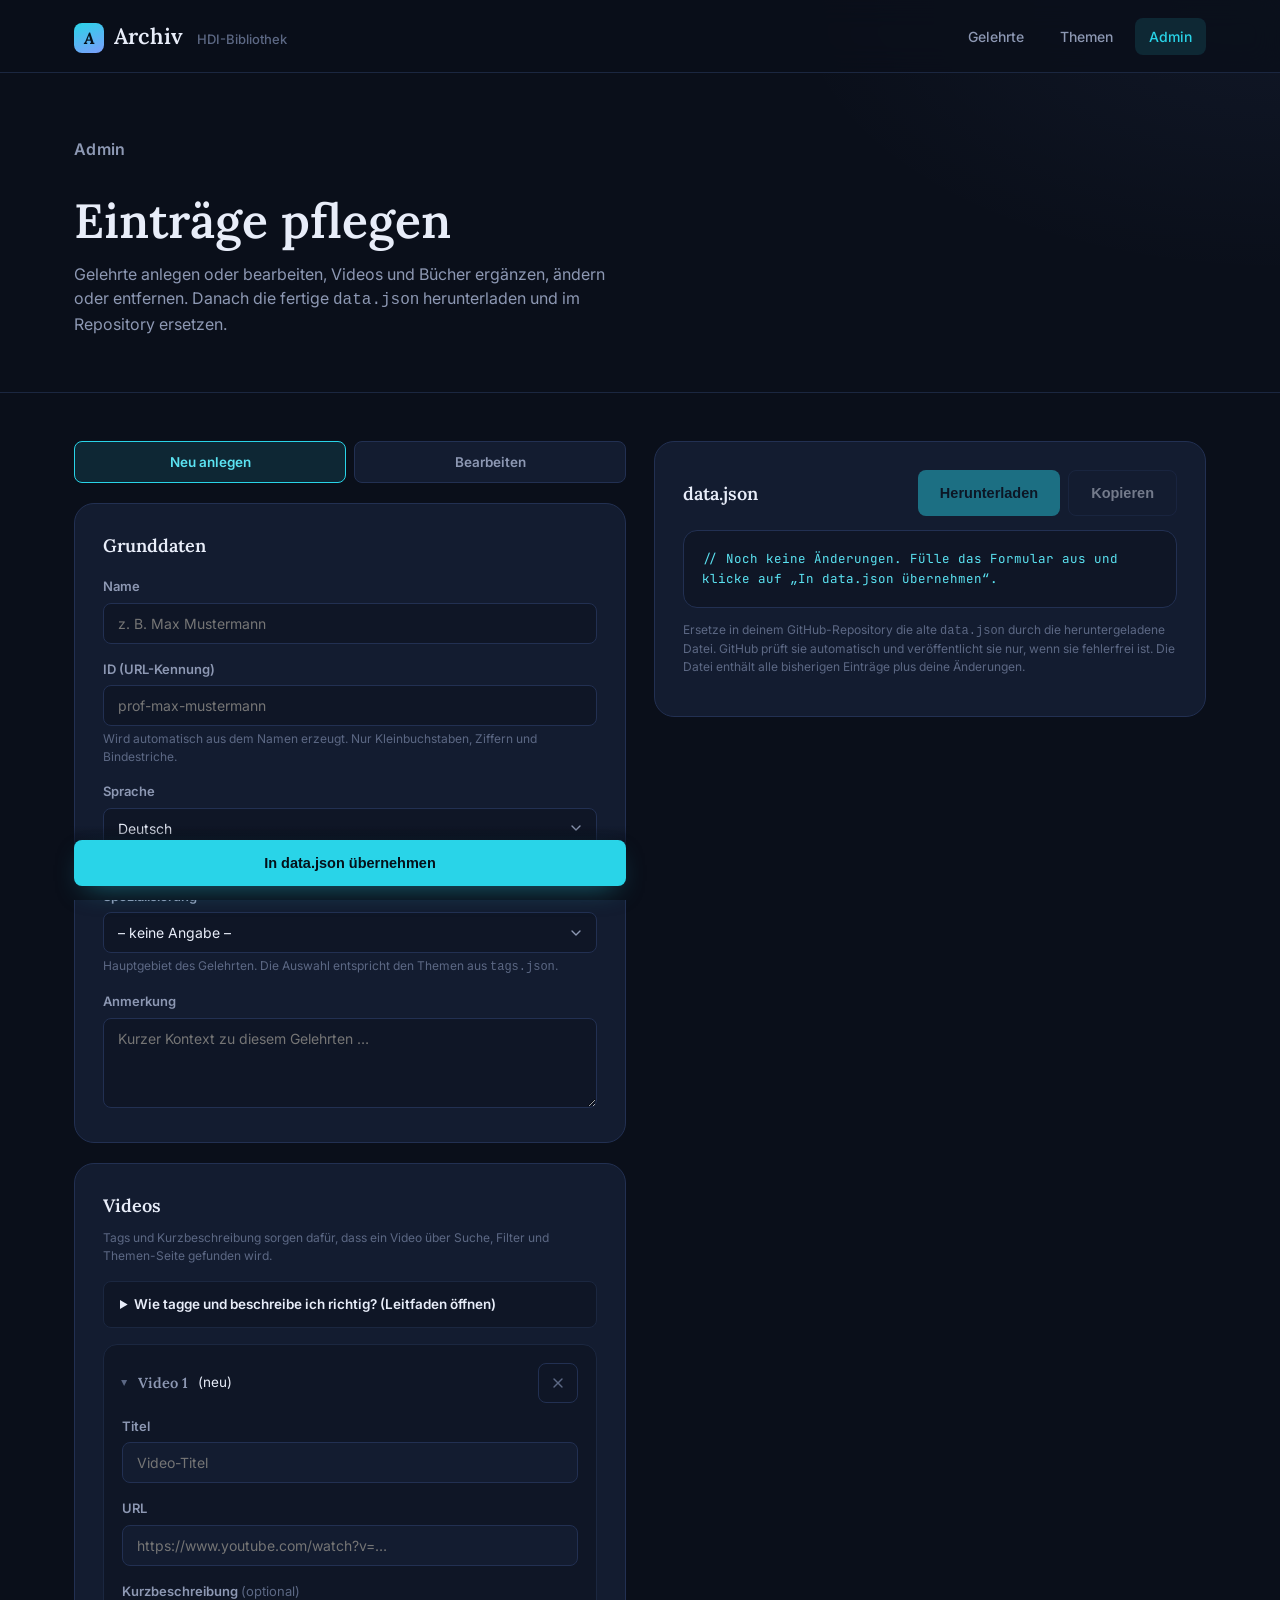
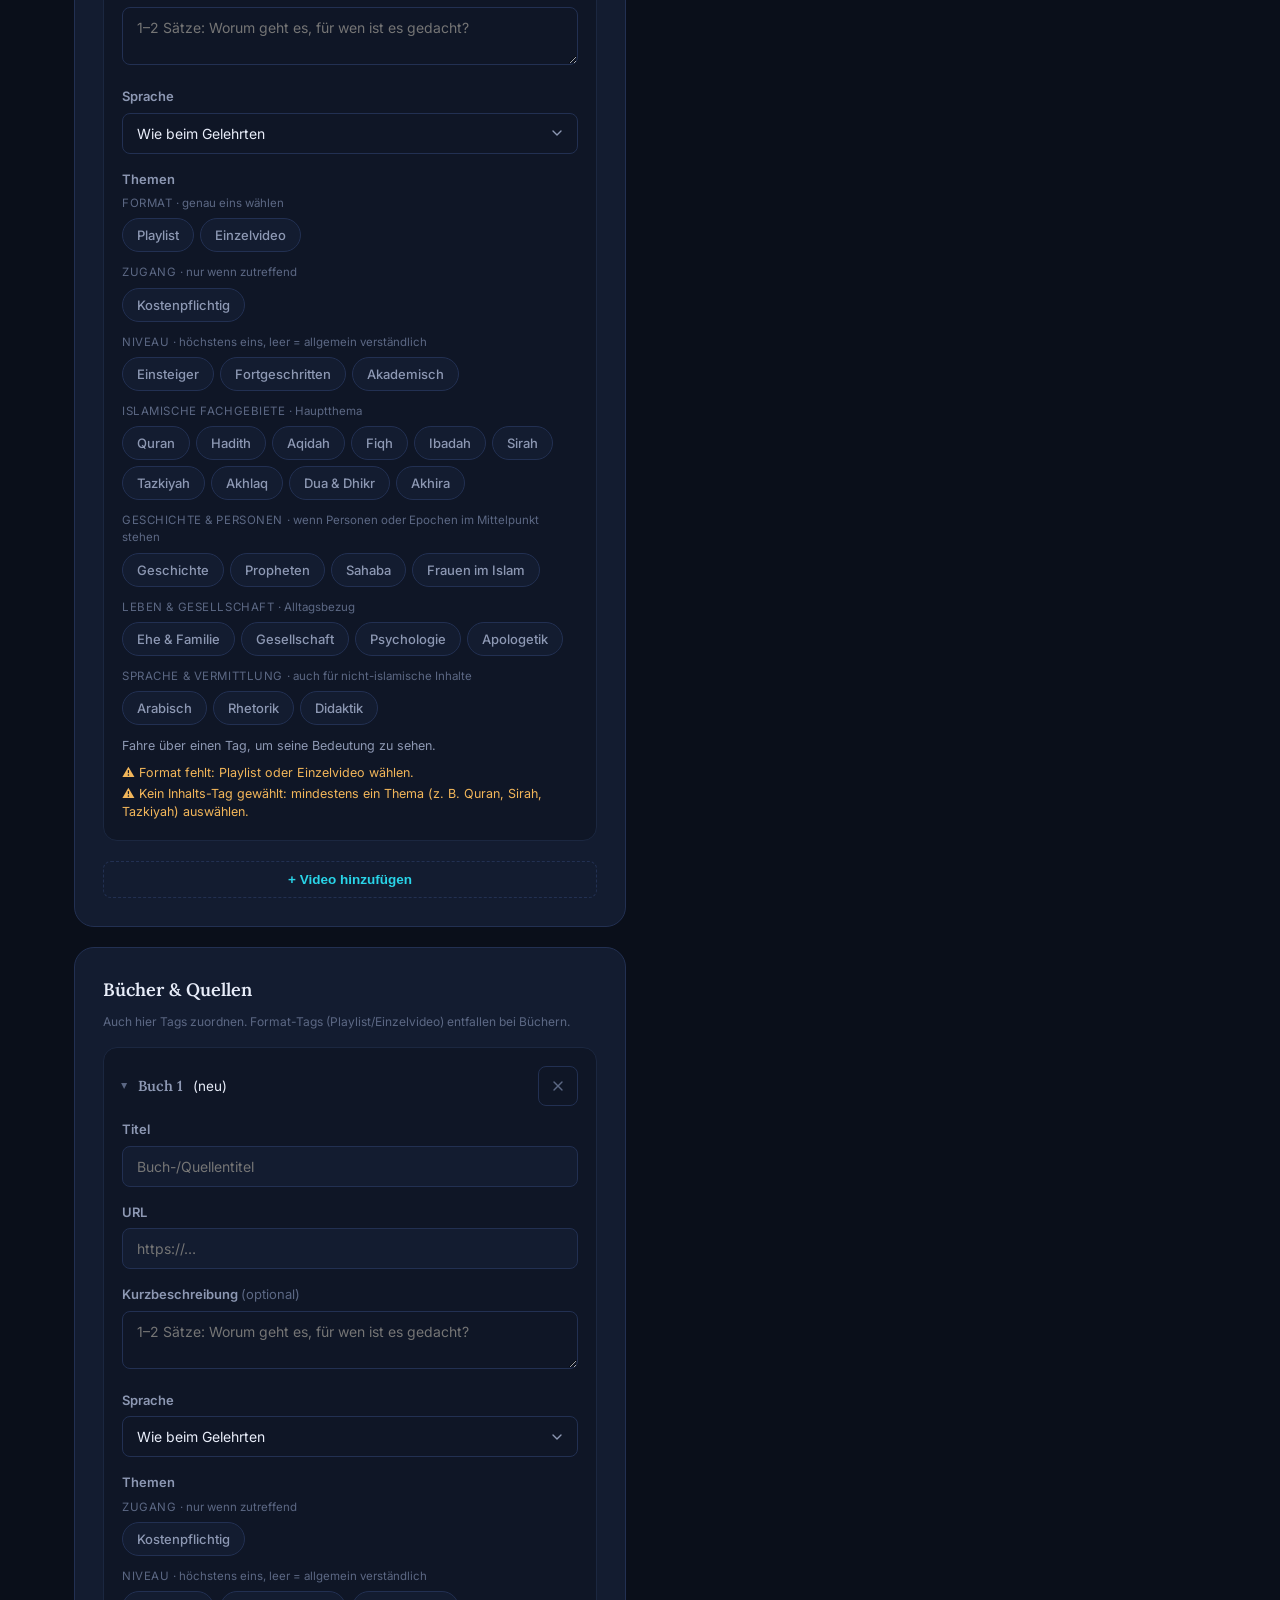
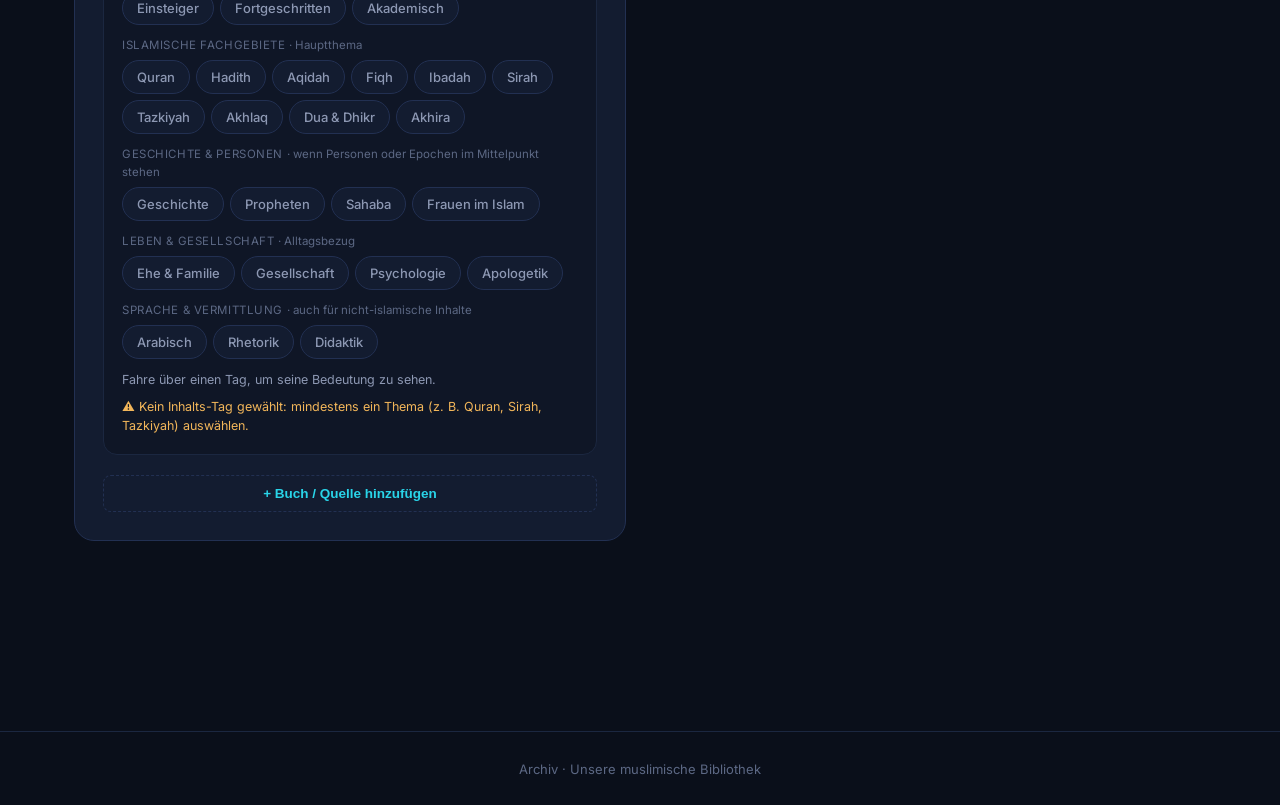
==== commit 32954700: "Handy Update" ====
--- a/admin.html
+++ b/admin.html
@@ -3,7 +3,7 @@
 
 <head>
   <meta charset="UTF-8" />
-  <meta name="viewport" content="width=device-width, initial-scale=1.0" />
+  <meta name="viewport" content="width=device-width, initial-scale=1.0, viewport-fit=cover" />
   <title>Admin — ARCHIV</title>
   <link rel="stylesheet" href="style.css" />
   <meta name="theme-color" content="#0a0f1a" />
@@ -30,7 +30,7 @@
     <div class="container">
       <p class="hero-eyebrow">Admin</p>
       <h1>Einträge pflegen</h1>
-      <p>Lege neue Gelehrte an oder bearbeite vorhandene: Videos und Bücher ergänzen, ändern oder entfernen. Danach lädst du die komplette, fertige <code>data.json</code> herunter und ersetzt damit die alte Datei. Tags, Sprachen und Spezialisierungen kommen aus <code>tags.json</code>.</p>
+      <p>Gelehrte anlegen oder bearbeiten, Videos und Bücher ergänzen, ändern oder entfernen. Danach die fertige <code>data.json</code> herunterladen und im Repository ersetzen.</p>
     </div>
   </section>
 
@@ -42,8 +42,8 @@
         <div class="col-form">
 
           <div class="mode-tabs">
-            <button type="button" class="mode-tab active" id="tab-new">Neuen Gelehrten anlegen</button>
-            <button type="button" class="mode-tab" id="tab-edit">Gelehrten bearbeiten</button>
+            <button type="button" class="mode-tab active" id="tab-new">Neu anlegen</button>
+            <button type="button" class="mode-tab" id="tab-edit">Bearbeiten</button>
           </div>
 
           <!-- Nur im Bearbeiten-Modus -->
@@ -106,10 +106,11 @@
               <button type="button" class="add-row-btn" id="add-buch-btn">+ Buch / Quelle hinzufügen</button>
             </div>
 
-            <div class="form-actions">
+            <!-- Bleibt beim Scrollen am unteren Rand sichtbar -->
+            <div class="form-actions sticky-actions">
               <button type="button" class="btn" id="save-btn">In data.json übernehmen</button>
-              <button type="button" class="btn danger-outline" id="delete-btn" hidden>Diesen Gelehrten löschen</button>
             </div>
+            <button type="button" class="btn danger-outline delete-btn" id="delete-btn" hidden>Diesen Gelehrten löschen</button>
           </div>
 
         </div>
@@ -739,7 +740,7 @@
       } else if (!/^[a-z0-9]+(-[a-z0-9]+)*$/.test(id)) {
         errors.push('Die ID darf nur Kleinbuchstaben, Ziffern und einzelne Bindestriche enthalten (z. B. prof-max-mustermann).');
       } else if (mergedData().some(p => p.id === id)) {
-        errors.push(`Die ID „${id}“ gibt es schon. Bitte eine andere wählen – oder den Gelehrten über „Gelehrten bearbeiten“ ändern.`);
+        errors.push(`Die ID „${id}“ gibt es schon. Bitte eine andere wählen – oder den Gelehrten über „Bearbeiten“ ändern.`);
       }
     }
 
@@ -802,7 +803,7 @@
     } else {
       setStatus('ok', title, [isEdit
         ? 'Lade jetzt die data.json herunter oder bearbeite weitere Einträge.'
-        : 'Du kannst den Eintrag links direkt weiter bearbeiten oder die data.json herunterladen.']);
+        : 'Du kannst den Eintrag direkt weiter bearbeiten oder die data.json herunterladen.']);
     }
     revealOutput(warnings.length ? `Übernommen – ${warnings.length} Hinweis(e) prüfen.` : 'Übernommen.');
   }
@@ -860,7 +861,7 @@
     const hasChanges = changes.size > 0 || deletions.size > 0;
     $('json-output').textContent = hasChanges
       ? dataFileText()
-      : '// Noch keine Änderungen. Fülle links das Formular aus und klicke auf „übernehmen“.';
+      : '// Noch keine Änderungen. Fülle das Formular aus und klicke auf „In data.json übernehmen“.';
     $('download-btn').disabled = !hasChanges;
     $('copy-btn').disabled = !hasChanges;
     $('change-list').innerHTML = changeLog.map(t => `<li>${escapeHtml(t)}</li>`).join('');
--- a/style.css
+++ b/style.css
@@ -528,22 +528,29 @@
   border: 1px solid var(--border-soft);
   background: var(--bg-elevated);
   overflow: hidden;
+  transition: border-color .15s ease, box-shadow .15s ease;
 }
 
 .resource-main{
   display: flex;
   align-items: center;
   gap: 12px;
-  padding: 12px 14px;
-  transition: background-color .15s ease;
-}
-
-.resource-item:hover .resource-main{
-  background: var(--accent-soft);
-}
-
-.resource-item:has(.resource-main:hover){
+  padding: 14px 16px;
+}
+
+/* Hover färbt den ganzen Eintrag einheitlich ein – Titelzeile und Tag-Zeile.
+   Die Einfärbung liegt als innerer Schatten über dem Hintergrund, damit
+   die halbtransparente Akzentfarbe auf dem dunklen Grund gleich aussieht. */
+.resource-item:hover,
+.resource-item:focus-within{
   border-color: var(--accent);
+  box-shadow: inset 0 0 0 100vmax var(--accent-soft);
+}
+
+/* Tag-Ränder auf der eingefärbten Fläche sichtbar halten */
+.resource-item:hover .badge,
+.resource-item:focus-within .badge{
+  border-color: rgba(141, 152, 179, 0.35);
 }
 
 .resource-item .icon{
@@ -576,7 +583,8 @@
   display: flex;
   flex-wrap: wrap;
   gap: 6px;
-  padding: 0 14px 12px 60px;
+  /* links bündig mit dem Titel: 16px Rand + 34px Icon + 12px Abstand */
+  padding: 2px 16px 16px 62px;
 }
 
 .not-found{
@@ -995,7 +1003,7 @@
   margin: 0;
 }
 
-.result-block + .result-block{ margin-top: 48px; }
+.result-block:not([hidden]) + .result-block{ margin-top: 48px; }
 
 .list-empty{
   padding: 18px;
@@ -1201,20 +1209,239 @@
   100%{ box-shadow: 0 0 0 3px rgba(41, 212, 232, 0); }
 }
 
-/* ---------- Responsive ---------- */
+/* ---------- Filter: Felder, Aktionen, Aufklappen (Handy) ---------- */
+.filters-row{ align-items: center; }
+.filter-fields{
+  display: flex;
+  flex-wrap: wrap;
+  gap: 10px;
+  flex: 1 1 auto;
+}
+.filter-actions{
+  display: flex;
+  align-items: center;
+  gap: 10px;
+  margin-left: auto;
+}
+.filter-actions .share-btn{ margin-left: auto; }
+
+.filters-toggle{
+  display: none;
+  align-items: center;
+  justify-content: center;
+  gap: 8px;
+  flex-shrink: 0;
+  height: 48px;
+  padding: 0 14px;
+  border-radius: var(--radius-md);
+  border: 1px solid var(--border);
+  background: var(--bg-elevated);
+  color: var(--text);
+  font-family: var(--font-body);
+  font-size: 15px;
+  font-weight: 600;
+  cursor: pointer;
+}
+.filters-toggle svg{ width: 18px; height: 18px; color: var(--accent); }
+.filters-toggle[aria-expanded="true"]{ border-color: var(--accent); background: var(--accent-soft); }
+.filter-count{
+  min-width: 20px;
+  height: 20px;
+  padding: 0 6px;
+  border-radius: 999px;
+  background: var(--accent);
+  color: #051019;
+  font-size: 12px;
+  font-weight: 700;
+  line-height: 20px;
+  text-align: center;
+}
+
+.share-btn svg{ width: 16px; height: 16px; flex-shrink: 0; }
+.share-btn.is-done{ border-color: var(--accent); background: var(--accent-soft); }
+
+/* Admin: Auswahlfelder im selben Stil wie die Filter */
+.field select{
+  appearance: none;
+  -webkit-appearance: none;
+  padding-right: 38px;
+  background-image: url("data:image/svg+xml,%3Csvg xmlns='http://www.w3.org/2000/svg' width='16' height='16' viewBox='0 0 24 24' fill='none' stroke='%238d98b3' stroke-width='2' stroke-linecap='round' stroke-linejoin='round'%3E%3Cpolyline points='6 9 12 15 18 9'%3E%3C/polyline%3E%3C/svg%3E");
+  background-repeat: no-repeat;
+  background-position: right 12px center;
+  cursor: pointer;
+}
+
+/* Admin: Ausgabe-Kopf darf umbrechen */
+.output-header{ flex-wrap: wrap; gap: 12px; }
+
+/* Admin: „Übernehmen“ bleibt beim Scrollen am unteren Rand erreichbar */
+.sticky-actions{
+  position: sticky;
+  bottom: 0;
+  z-index: 20;
+  margin: 0 -4px;
+  padding: 14px 4px calc(14px + env(safe-area-inset-bottom));
+  background: linear-gradient(to top, var(--bg) 65%, rgba(10, 15, 26, 0));
+}
+.sticky-actions .btn{ box-shadow: 0 10px 28px -12px rgba(41, 212, 232, 0.55); }
+.delete-btn{ width: 100%; justify-content: center; margin-top: 4px; }
+body:has(.sticky-actions) .toast{ bottom: calc(92px + env(safe-area-inset-bottom)); }
+
+/* ---------- Allgemein: lange Wörter, Toast, Sprunganker ---------- */
+html{ scroll-padding-top: 88px; -webkit-text-size-adjust: 100%; text-size-adjust: 100%; }
+a, button, summary, select{ -webkit-tap-highlight-color: transparent; }
+.prof-card h3, .label-title, .theme-prof-name, .profile-head h1, .thema-hero h1, .dynamic-row-title{ overflow-wrap: anywhere; }
+.toast{
+  bottom: calc(28px + env(safe-area-inset-bottom));
+  max-width: calc(100% - 32px);
+  text-align: center;
+}
+
+/* ---------- Touch-Geräte ---------- */
+@media (hover: none){
+  /* Hover-Effekte würden nach dem Antippen „hängen bleiben“ */
+  .prof-card:hover, .theme-tile:hover, .btn:hover{ transform: none; }
+  .prof-card:hover, .theme-tile:hover{ box-shadow: none; }
+}
+
+@media (pointer: coarse), (max-width: 640px){
+  /* Größere Tippflächen */
+  .badge{ min-height: 30px; padding: 5px 11px; }
+  .badge-sm{ min-height: 28px; padding: 4px 10px; }
+  .tag-chip{ min-height: 40px; }
+  .back-link{ min-height: 44px; }
+  .view-link{ min-height: 36px; }
+  /* Kurzes Feedback beim Antippen */
+  .prof-card, .theme-tile, .resource-item, .theme-prof-card{ transition: transform .12s ease, border-color .15s ease, box-shadow .15s ease; }
+  .prof-card:active, .theme-tile:active, .resource-item:active, .theme-prof-card:active{ transform: scale(.985); }
+}
+
+/* iOS zoomt bei Eingabefeldern unter 16px automatisch hinein – das verhindern */
+@media (max-width: 860px), (pointer: coarse){
+  .search-field,
+  .filter-select,
+  .field input[type="text"],
+  .field input[type="url"],
+  .field select,
+  .field textarea,
+  .input-control{ font-size: 16px; }
+}
+
+/* ---------- Tablet ---------- */
 @media (max-width: 860px){
-  .profile-grid{ grid-template-columns: 1fr; }
-  .admin-grid{ grid-template-columns: 1fr; }
+  .profile-grid{ grid-template-columns: 1fr; gap: 0; }
+  .admin-grid{ grid-template-columns: 1fr; gap: 8px; }
   .output-panel{ position: static; }
-}
-
+  .hero{ padding: 44px 0 32px; }
+  .filter-select{ max-width: none; }
+  .results-section{ padding: 32px 0 72px; }
+  .profile-body, .thema-body, .admin-body{ padding: 32px 0 72px; }
+}
+
+/* ---------- Handy ---------- */
 @media (max-width: 640px){
-  .site-header .container{ height: auto; padding: 14px 20px; flex-wrap: wrap; gap: 10px; }
-  .hero{ padding: 40px 0 28px; }
-  .search-row{ flex-direction: column; }
-  .filter-select{ flex-basis: 100%; max-width: none; }
-  .card-grid{ grid-template-columns: 1fr; }
-  .themen-cloud{ grid-template-columns: 1fr; }
-  .profile-head{ flex-direction: column; }
-  .resource-themes{ padding-left: 14px; }
-}+  .container{
+    padding-left: max(16px, env(safe-area-inset-left));
+    padding-right: max(16px, env(safe-area-inset-right));
+  }
+
+  /* Kopfzeile: eine Zeile, 56px */
+  .site-header .container{ height: 56px; flex-wrap: nowrap; gap: 8px; }
+  .brand{ font-size: 20px; gap: 8px; align-items: center; flex-shrink: 0; }
+  .brand .mark{ width: 28px; height: 28px; font-size: 15px; }
+  .brand small{ display: none; }
+  .nav-links{ gap: 2px; }
+  .nav-links a{ padding: 8px 10px; font-size: 14px; }
+
+  /* Hero kompakter, damit die Suche sofort sichtbar ist */
+  .hero{ padding: 22px 0 18px; }
+  .hero-eyebrow{ font-size: 12px; margin-bottom: 8px; }
+  .hero h1{ font-size: clamp(26px, 7.4vw, 32px); max-width: none; margin-bottom: 8px; }
+  .hero p{ font-size: 15px; margin-bottom: 18px; }
+
+  /* Suche + Filter */
+  .search-panel{ padding: 12px; border-radius: var(--radius-md); }
+  .search-row{ flex-direction: row; gap: 8px; }
+  .search-field{ height: 48px; padding-left: 42px; }
+  .search-input-wrap svg{ left: 14px; }
+  .filters-toggle{ display: inline-flex; }
+  .search-panel:not(.filters-open) .filter-fields{ display: none; }
+  .filters-row{ margin-top: 10px; gap: 8px; }
+  .filter-fields{ flex-direction: column; flex-wrap: nowrap; width: 100%; gap: 8px; }
+  .filter-select{ flex: none; width: 100%; max-width: none; height: 46px; }
+  .filter-actions{ width: 100%; margin-left: 0; gap: 8px; }
+  .clear-filters, .share-btn{ height: 42px; }
+  .clear-filters{ padding: 0 6px; }
+
+  /* Ergebnisse */
+  .results-section{ padding: 20px 0 56px; }
+  .result-block:not([hidden]) + .result-block{ margin-top: 32px; }
+  .results-meta{ margin-bottom: 12px; }
+  .section-title{ font-size: 18px; }
+  .card-grid{ grid-template-columns: 1fr; gap: 12px; }
+  .prof-card{ padding: 18px; gap: 10px; }
+  .prof-card h3{ font-size: 18px; }
+
+  /* Video-/Buch-Einträge: volle Breite für den Titel */
+  .resource-main{ padding: 12px 14px; align-items: flex-start; }
+  .resource-item .icon{ width: 32px; height: 32px; }
+  .resource-item .label{ font-size: 15px; padding-top: 5px; }
+  .resource-item .go{ font-size: 16px; padding-top: 5px; }
+  .go-text{ display: none; }
+  .resource-themes{ padding: 0 14px 14px; }
+
+  /* Panels mit weniger Innenabstand, damit verschachtelte Listen nicht zu schmal werden */
+  .panel{ padding: 18px 14px; border-radius: var(--radius-md); margin-bottom: 16px; }
+  .panel h2{ font-size: 18px; margin-bottom: 12px; }
+
+  /* Profil */
+  .profile-hero, .thema-hero{ padding: 8px 0 20px; }
+  .back-link{ margin-bottom: 8px; }
+  .profile-head{ flex-direction: column; gap: 16px; }
+  .profile-head h1{ margin-bottom: 6px; }
+  .profile-head .spez{ margin-bottom: 12px; }
+  .profile-body, .thema-body{ padding: 20px 0 56px; }
+
+  /* Themen-Übersicht */
+  .themen-cloud{ grid-template-columns: 1fr; gap: 10px; }
+  .theme-tile{ padding: 14px 16px; gap: 4px; }
+  .theme-group + .theme-group{ margin-top: 28px; }
+  .theme-group .section-title{ margin-bottom: 10px; }
+
+  /* Thema: Gelehrte zweispaltig */
+  .theme-prof-grid{ grid-template-columns: repeat(2, minmax(0, 1fr)); gap: 8px; }
+  .theme-prof-card{ padding: 10px 12px; }
+  .theme-prof-name{ font-size: 14px; }
+  .thema-filters{ margin-top: 16px; }
+
+  /* Admin */
+  .admin-body{ padding: 20px 0 56px; }
+  .form-section{ padding: 18px 14px; border-radius: var(--radius-md); margin-bottom: 14px; }
+  .form-section h2{ margin-bottom: 14px; }
+  .dynamic-row{ padding: 12px; }
+  .mode-tabs{ margin-bottom: 14px; }
+  .mode-tab{ padding: 10px 8px; font-size: 13px; }
+  .output-actions{ width: 100%; }
+  .output-actions .btn{ flex: 1; justify-content: center; }
+  pre#json-output{ max-height: 360px; font-size: 12px; padding: 14px; }
+  .tag-guide{ padding: 10px 12px; }
+  .tag-guide table{ font-size: 12.5px; }
+
+  /* Leere Zustände & Fehlerseiten */
+  .not-found{ padding: 72px 8px; }
+  .not-found h1{ font-size: 26px; }
+  .empty-state{ padding: 44px 16px; }
+}
+
+/* Sehr schmale Geräte (z. B. iPhone SE 1. Generation) */
+@media (max-width: 359px){
+  .brand .mark{ display: none; }
+  .nav-links a{ padding: 8px 8px; font-size: 13.5px; }
+  .filters-toggle span:not(.filter-count){ display: none; }
+}
+
+/* Themen-Seite: die wenigen Filter auf dem Handy nebeneinander */
+@media (max-width: 640px){
+  /* auto-fit: ein einzelner sichtbarer Filter nimmt automatisch die volle Breite */
+  .thema-filters .filter-fields{ display: grid; grid-template-columns: repeat(auto-fit, minmax(140px, 1fr)); }
+}
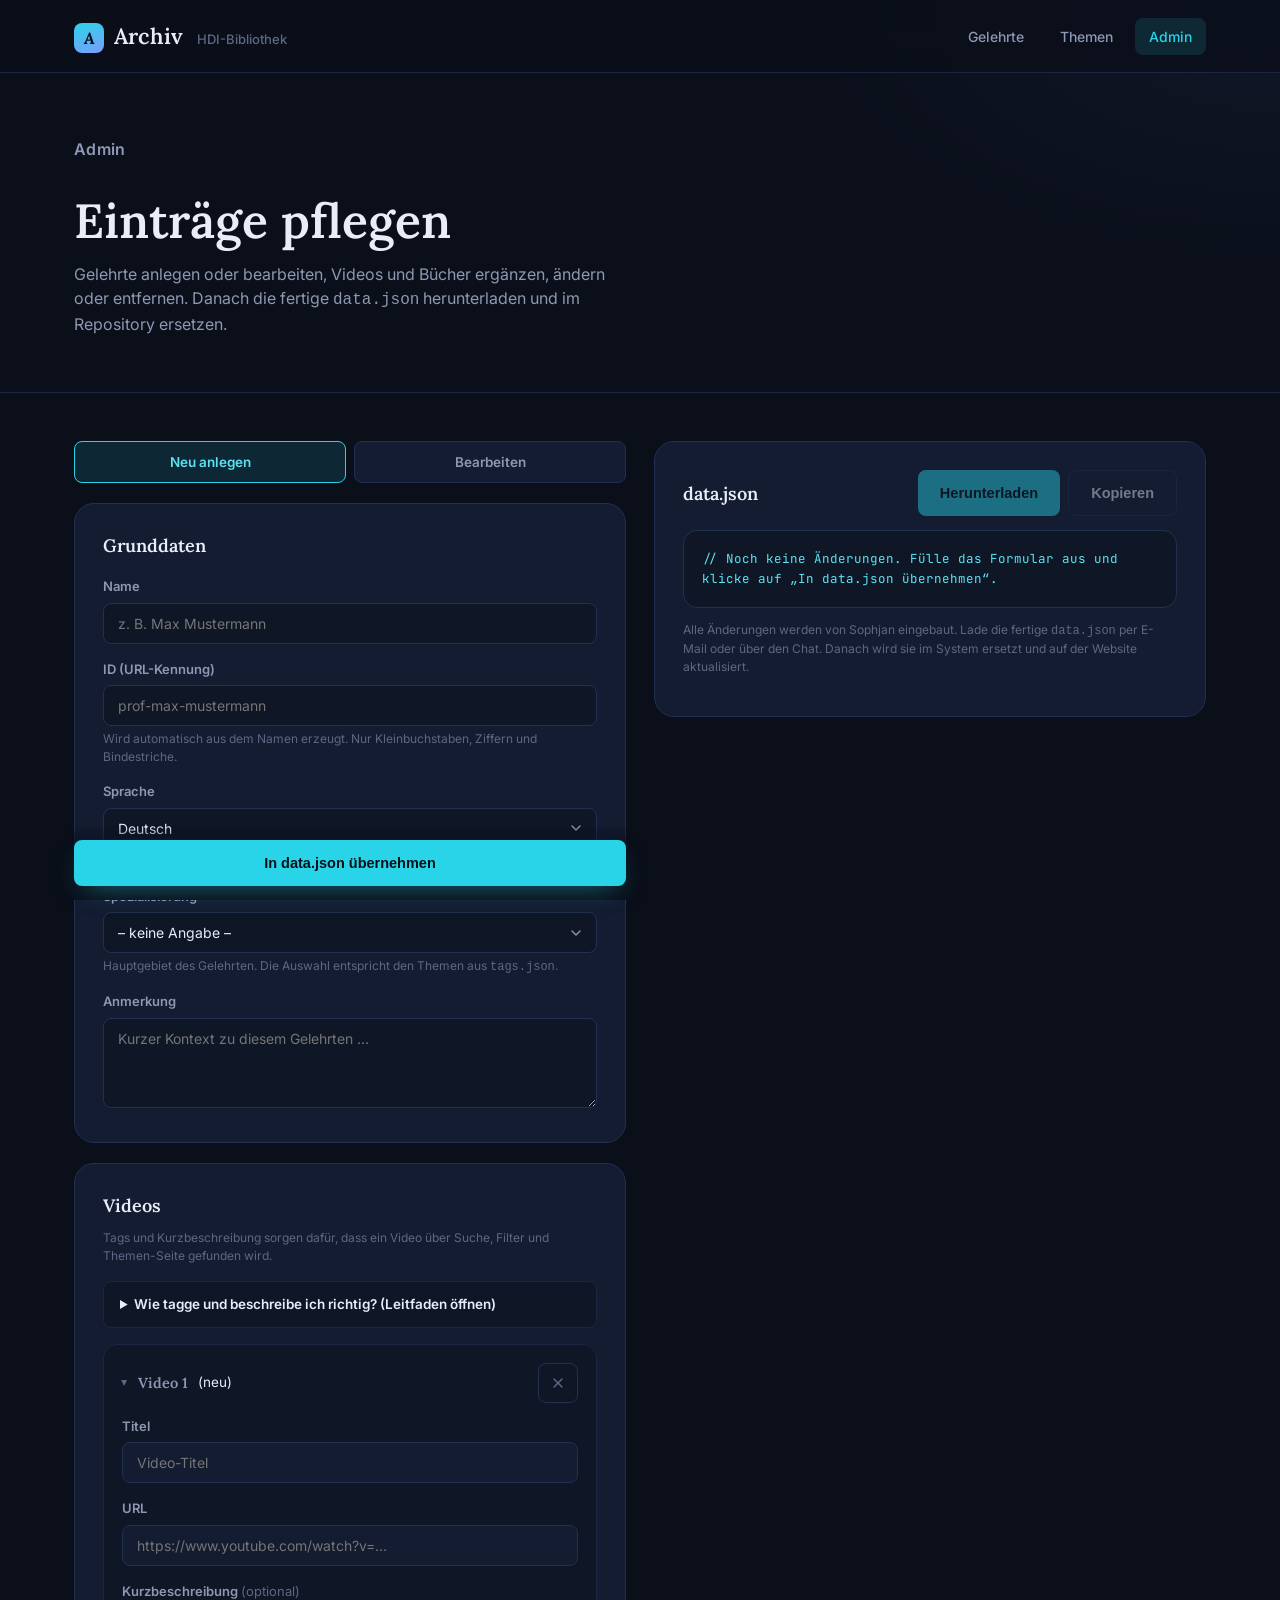
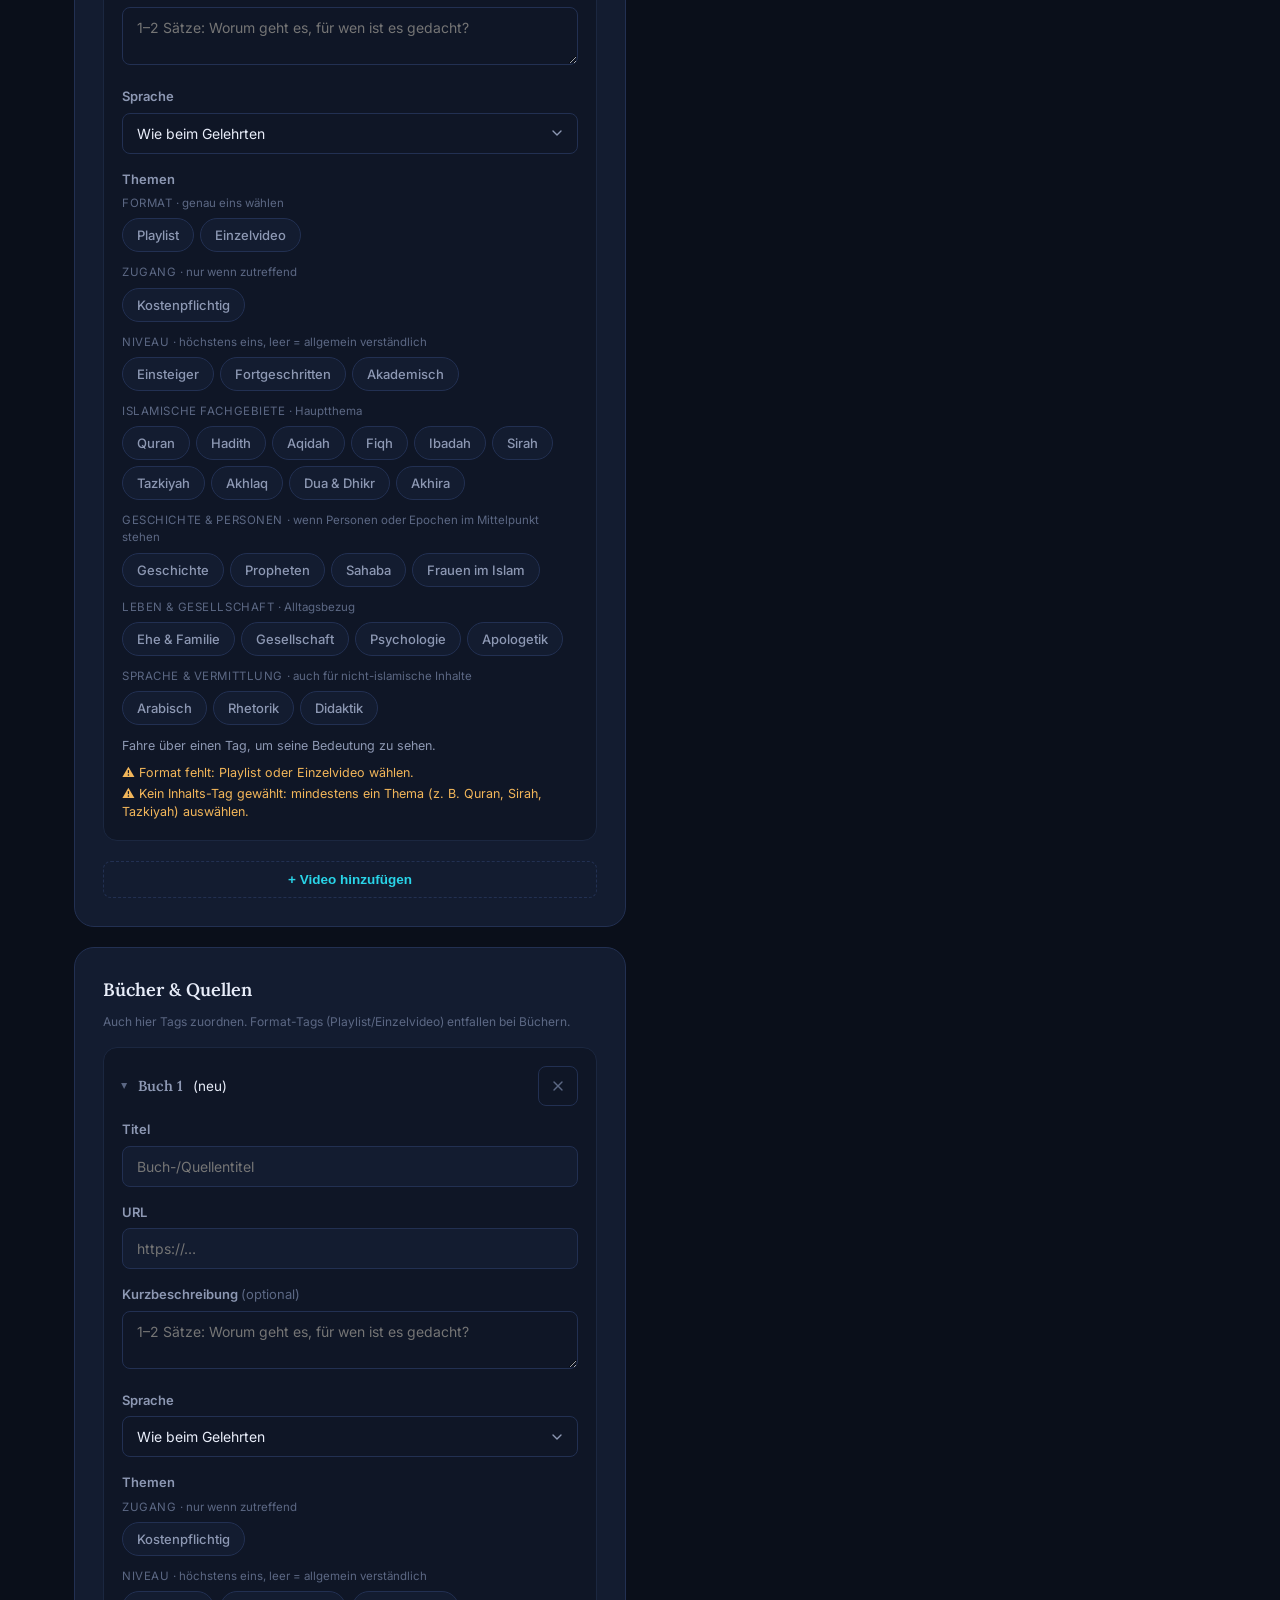
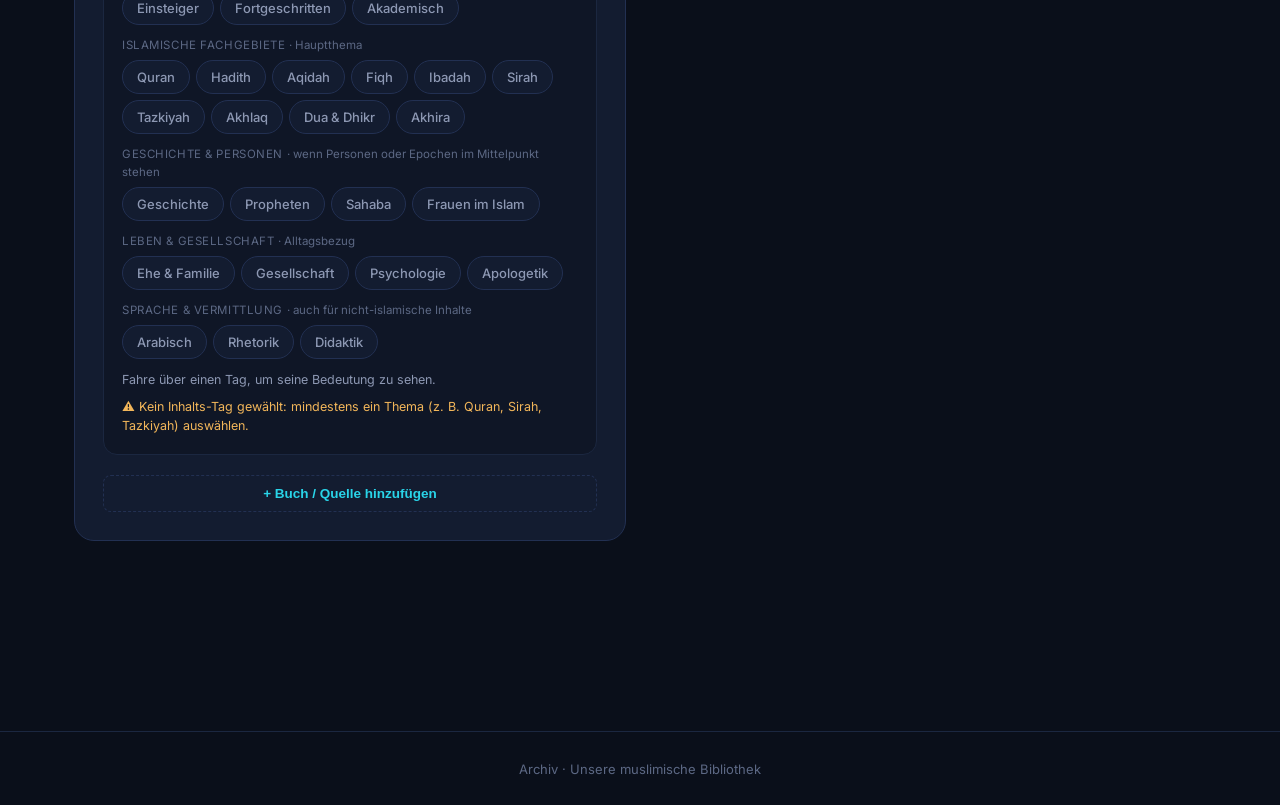
==== commit 4a59b6f7: "Beschreibung geändert" ====
--- a/admin.html
+++ b/admin.html
@@ -134,7 +134,7 @@
             </div>
             <pre id="json-output">// Noch keine Änderungen.</pre>
             <p class="field-hint" style="margin-top: 12px;">
-              Ersetze in deinem GitHub-Repository die alte <code>data.json</code> durch die heruntergeladene Datei. GitHub prüft sie automatisch und veröffentlicht sie nur, wenn sie fehlerfrei ist. Die Datei enthält alle bisherigen Einträge plus deine Änderungen.
+              Alle Änderungen werden von Sophjan eingebaut. Lade die fertige <code>data.json</code> per E-Mail oder über den Chat. Danach wird sie im System ersetzt und auf der Website aktualisiert.
             </p>
           </div>
         </div>
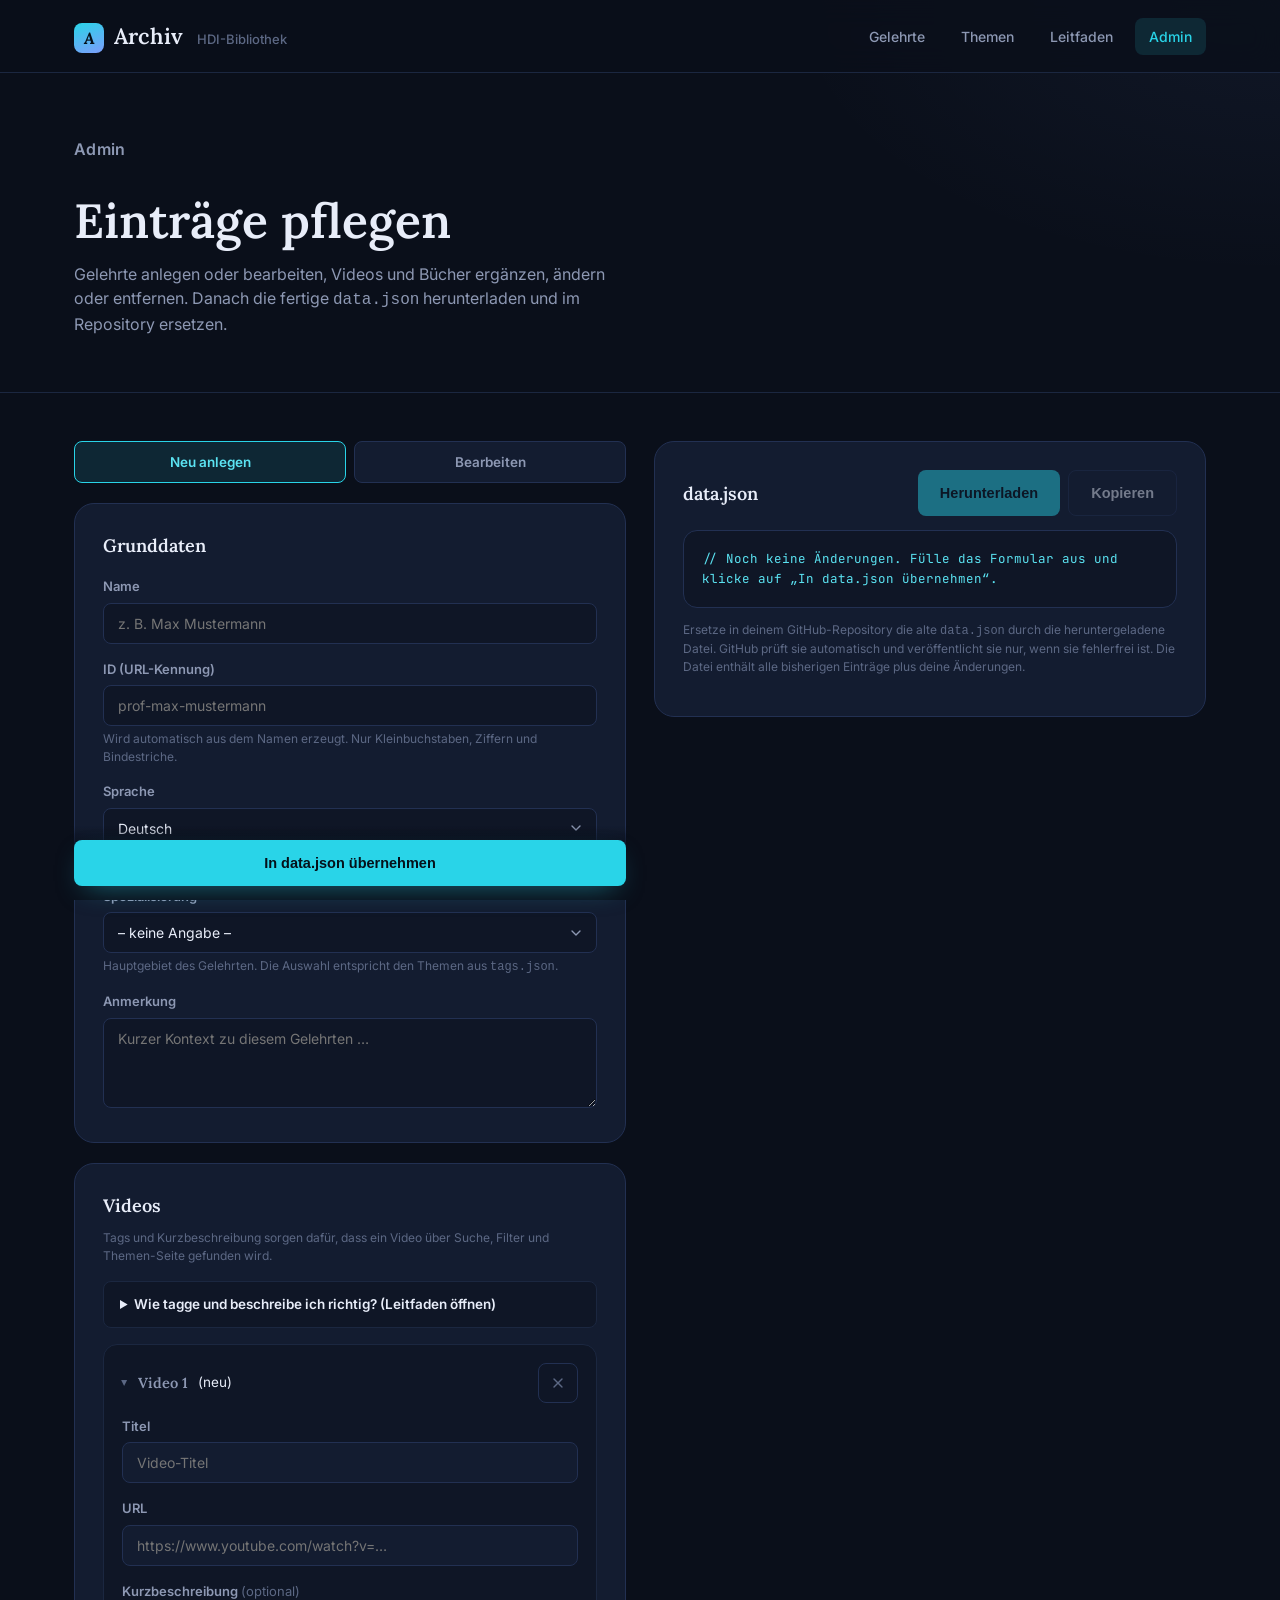
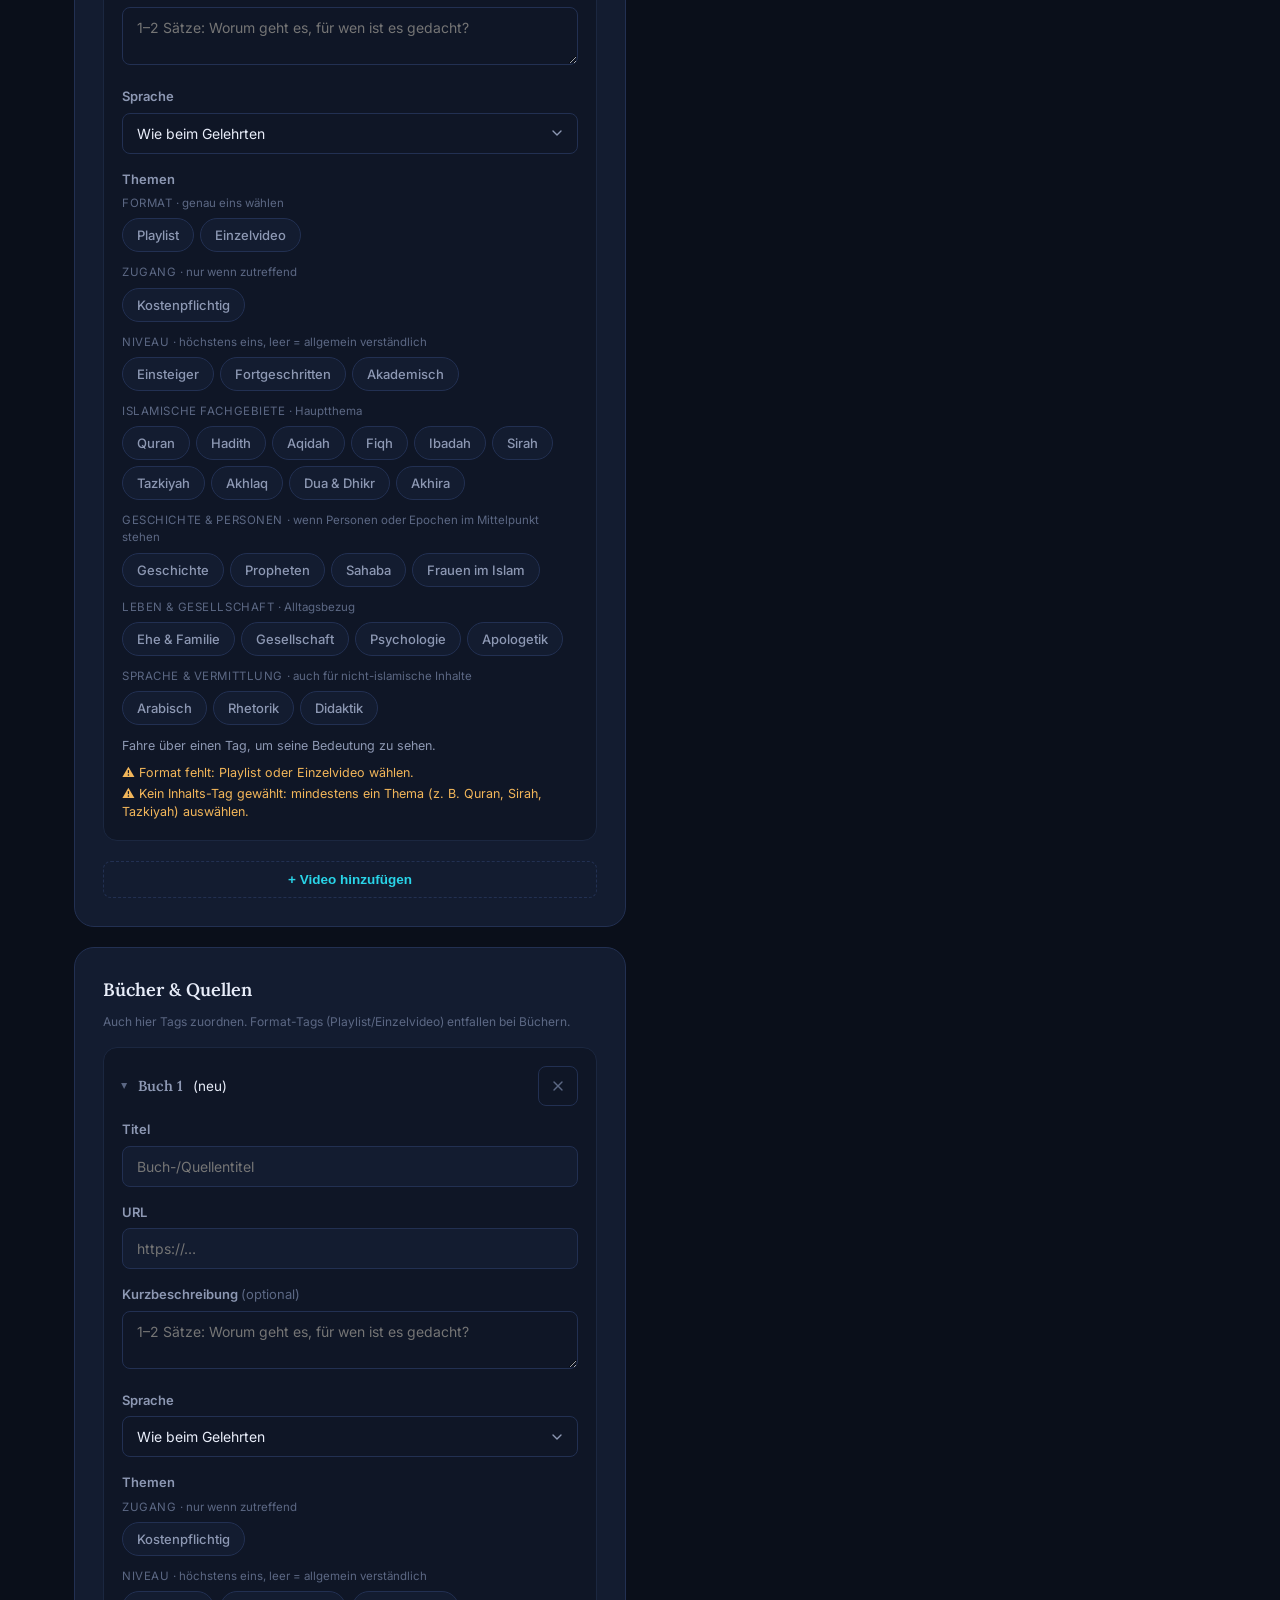
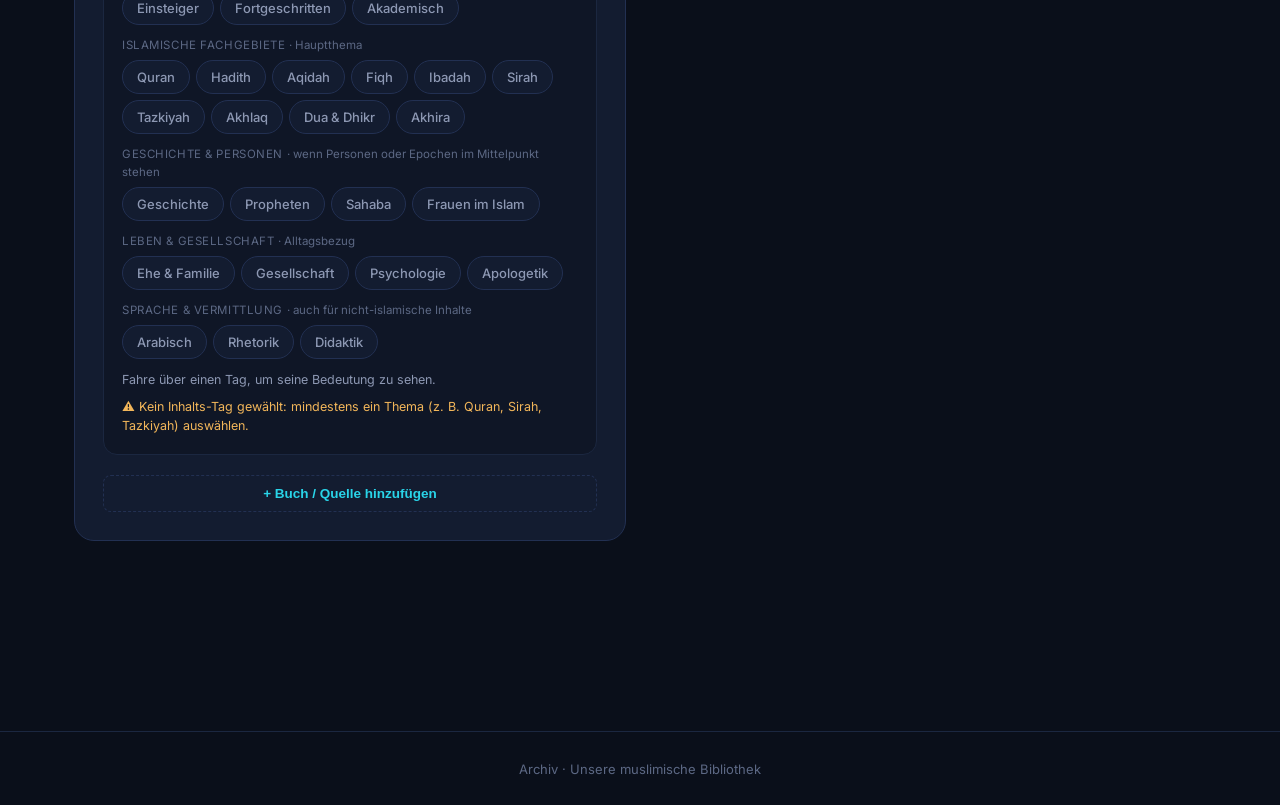
==== commit 68fb3a66: "Update" ====
--- a/admin.html
+++ b/admin.html
@@ -14,13 +14,14 @@
 
   <header class="site-header">
     <div class="container">
-      <a class="brand" href="index.html">
-        <span class="mark">A</span>
-        Archiv <small>HDI-Bibliothek</small>
+      <a class="brand" href="index.html" aria-label="Archiv – zur Startseite">
+        <span class="mark" aria-hidden="true">A</span>
+        <span class="brand-name">Archiv</span> <small>HDI-Bibliothek</small>
       </a>
       <nav class="nav-links">
         <a href="index.html">Gelehrte</a>
         <a href="themen.html">Themen</a>
+        <a href="leitfaden.html">Leitfaden</a>
         <a href="admin.html" class="active">Admin</a>
       </nav>
     </div>
@@ -134,7 +135,7 @@
             </div>
             <pre id="json-output">// Noch keine Änderungen.</pre>
             <p class="field-hint" style="margin-top: 12px;">
-              Alle Änderungen werden von Sophjan eingebaut. Lade die fertige <code>data.json</code> per E-Mail oder über den Chat. Danach wird sie im System ersetzt und auf der Website aktualisiert.
+              Ersetze in deinem GitHub-Repository die alte <code>data.json</code> durch die heruntergeladene Datei. GitHub prüft sie automatisch und veröffentlicht sie nur, wenn sie fehlerfrei ist. Die Datei enthält alle bisherigen Einträge plus deine Änderungen.
             </p>
           </div>
         </div>
--- a/style.css
+++ b/style.css
@@ -1445,3 +1445,167 @@
   /* auto-fit: ein einzelner sichtbarer Filter nimmt automatisch die volle Breite */
   .thema-filters .filter-fields{ display: grid; grid-template-columns: repeat(auto-fit, minmax(140px, 1fr)); }
 }
+
+/* =========================================================
+   LEITFADEN (leitfaden.html) – kompakt
+   ========================================================= */
+.guide{ padding: 48px 0 88px; }
+.guide-wrap{ max-width: 760px; }
+
+.guide-intro{ margin-bottom: 28px; }
+.guide-intro h1{
+  font-family: var(--font-display);
+  font-size: clamp(28px, 4vw, 36px);
+  font-weight: 600;
+  line-height: 1.2;
+  margin: 0 0 8px;
+}
+.guide-intro > p:not(.hero-eyebrow){ margin: 0 0 18px; color: var(--text-muted); font-size: 15.5px; }
+.btn.is-done{ filter: brightness(1.1); }
+
+.guide-card{
+  background: var(--bg-card);
+  border: 1px solid var(--border);
+  border-radius: var(--radius-md);
+  padding: 20px 22px;
+  margin-bottom: 12px;
+  scroll-margin-top: 90px;
+}
+.guide-card h2{
+  display: flex;
+  align-items: center;
+  gap: 10px;
+  margin: 0 0 12px;
+  font-family: var(--font-display);
+  font-size: 19px;
+  font-weight: 600;
+}
+.guide-num{
+  display: inline-flex;
+  align-items: center;
+  justify-content: center;
+  width: 26px;
+  height: 26px;
+  flex-shrink: 0;
+  border-radius: 50%;
+  background: var(--accent-soft);
+  color: var(--accent);
+  font-family: var(--font-body);
+  font-size: 13px;
+  font-weight: 700;
+}
+.guide-card > p{ margin: 0 0 14px; color: var(--text-muted); font-size: 15px; line-height: 1.6; }
+.guide-card a:not(.btn){ color: var(--accent); text-decoration: underline; text-underline-offset: 3px; }
+
+.guide-list{ margin: 0; padding: 0; list-style: none; display: flex; flex-direction: column; gap: 8px; }
+.guide-list li{ position: relative; padding-left: 18px; color: var(--text-muted); font-size: 15px; line-height: 1.55; }
+.guide-list li::before{
+  content: '';
+  position: absolute;
+  left: 2px;
+  top: .62em;
+  width: 6px;
+  height: 6px;
+  border-radius: 50%;
+  background: var(--accent);
+}
+
+/* Ablauf: kompakte Liste, Duas zum Aufklappen */
+.steps{ margin: 0; padding: 0; list-style: none; counter-reset: step; display: flex; flex-direction: column; gap: 6px; }
+.steps > li{ counter-increment: step; }
+.step{
+  border: 1px solid var(--border-soft);
+  border-radius: var(--radius-sm);
+  background: var(--bg-elevated);
+}
+.step > summary, .step-plain{
+  display: flex;
+  align-items: center;
+  gap: 10px;
+  min-height: 46px;
+  padding: 10px 14px;
+}
+.step > summary{ cursor: pointer; list-style: none; }
+.step > summary::-webkit-details-marker{ display: none; }
+.step > summary::before, .step-plain::before{
+  content: counter(step);
+  flex-shrink: 0;
+  width: 20px;
+  font-size: 13px;
+  font-weight: 700;
+  color: var(--text-faint);
+}
+.step-name{ font-size: 15px; font-weight: 600; color: var(--text); }
+.step-hint{ font-size: 13.5px; color: var(--text-faint); }
+.step-more{ margin-left: auto; font-size: 13px; font-weight: 600; color: var(--accent); white-space: nowrap; }
+.step-more::after{ content: '▾'; display: inline-block; margin-left: 4px; transition: transform .15s ease; }
+.step[open] .step-more::after{ transform: rotate(180deg); }
+.step > summary:hover .step-name{ color: var(--accent-strong); }
+
+.recite, .step-body{ padding: 0 14px 14px 44px; }
+.recite-text{
+  margin: 0 0 10px;
+  white-space: pre-line;
+  font-family: var(--font-display);
+  font-style: italic;
+  font-size: 15.5px;
+  line-height: 1.7;
+  color: var(--text);
+}
+.copy-btn{
+  height: 32px;
+  padding: 0 12px;
+  border-radius: var(--radius-sm);
+  border: 1px solid var(--border);
+  background: var(--bg-card);
+  color: var(--accent);
+  font-family: var(--font-body);
+  font-size: 13px;
+  font-weight: 600;
+  cursor: pointer;
+}
+.copy-btn:hover, .copy-btn.is-done{ border-color: var(--accent); background: var(--accent-soft); }
+
+.step-body p{ margin: 0 0 6px; font-size: 14px; color: var(--text-muted); }
+.cite{ display: flex; flex-wrap: wrap; align-items: baseline; gap: 4px 10px; }
+.cite code{ font-family: var(--font-mono); font-size: 13px; color: var(--accent-strong); }
+
+/* SharePoint-Button ohne Link */
+.btn.is-disabled{ opacity: .45; cursor: not-allowed; pointer-events: none; }
+
+/* Format */
+.format-line{ display: flex; flex-wrap: wrap; gap: 8px; margin: 0 0 12px; }
+.format-line span{
+  padding: 6px 12px;
+  border-radius: 999px;
+  border: 1px solid var(--border);
+  background: var(--bg-elevated);
+  font-size: 14px;
+  font-weight: 600;
+  color: var(--text);
+}
+.guide-card > p.guide-note{ margin: 0; font-size: 14.5px; font-weight: 600; color: #f2b65a; }
+
+@media (max-width: 640px){
+  .guide{ padding: 24px 0 56px; }
+  .guide-intro{ margin-bottom: 20px; }
+  .guide-intro .btn{ width: 100%; justify-content: center; }
+  .guide-card{ padding: 16px; }
+  .guide-card h2{ font-size: 18px; }
+  .recite, .step-body{ padding: 0 12px 12px; }
+  .step > summary, .step-plain{ padding: 10px 12px; }
+}
+
+/* Kopfzeile mit vier Menüpunkten: auf dem Handy nur das Logo als Startseiten-Link */
+@media (max-width: 640px){
+  .brand-name{ display: none; }
+  .nav-links{ gap: 0; }
+  .nav-links a{ padding: 8px 9px; font-size: 14px; }
+}
+@media (max-width: 380px){
+  .nav-links a{ padding: 8px 7px; font-size: 13.5px; }
+}
+@media (max-width: 359px){
+  .brand .mark{ display: inline-flex; width: 26px; height: 26px; }
+  .nav-links a{ padding: 8px 5px; font-size: 13px; }
+}
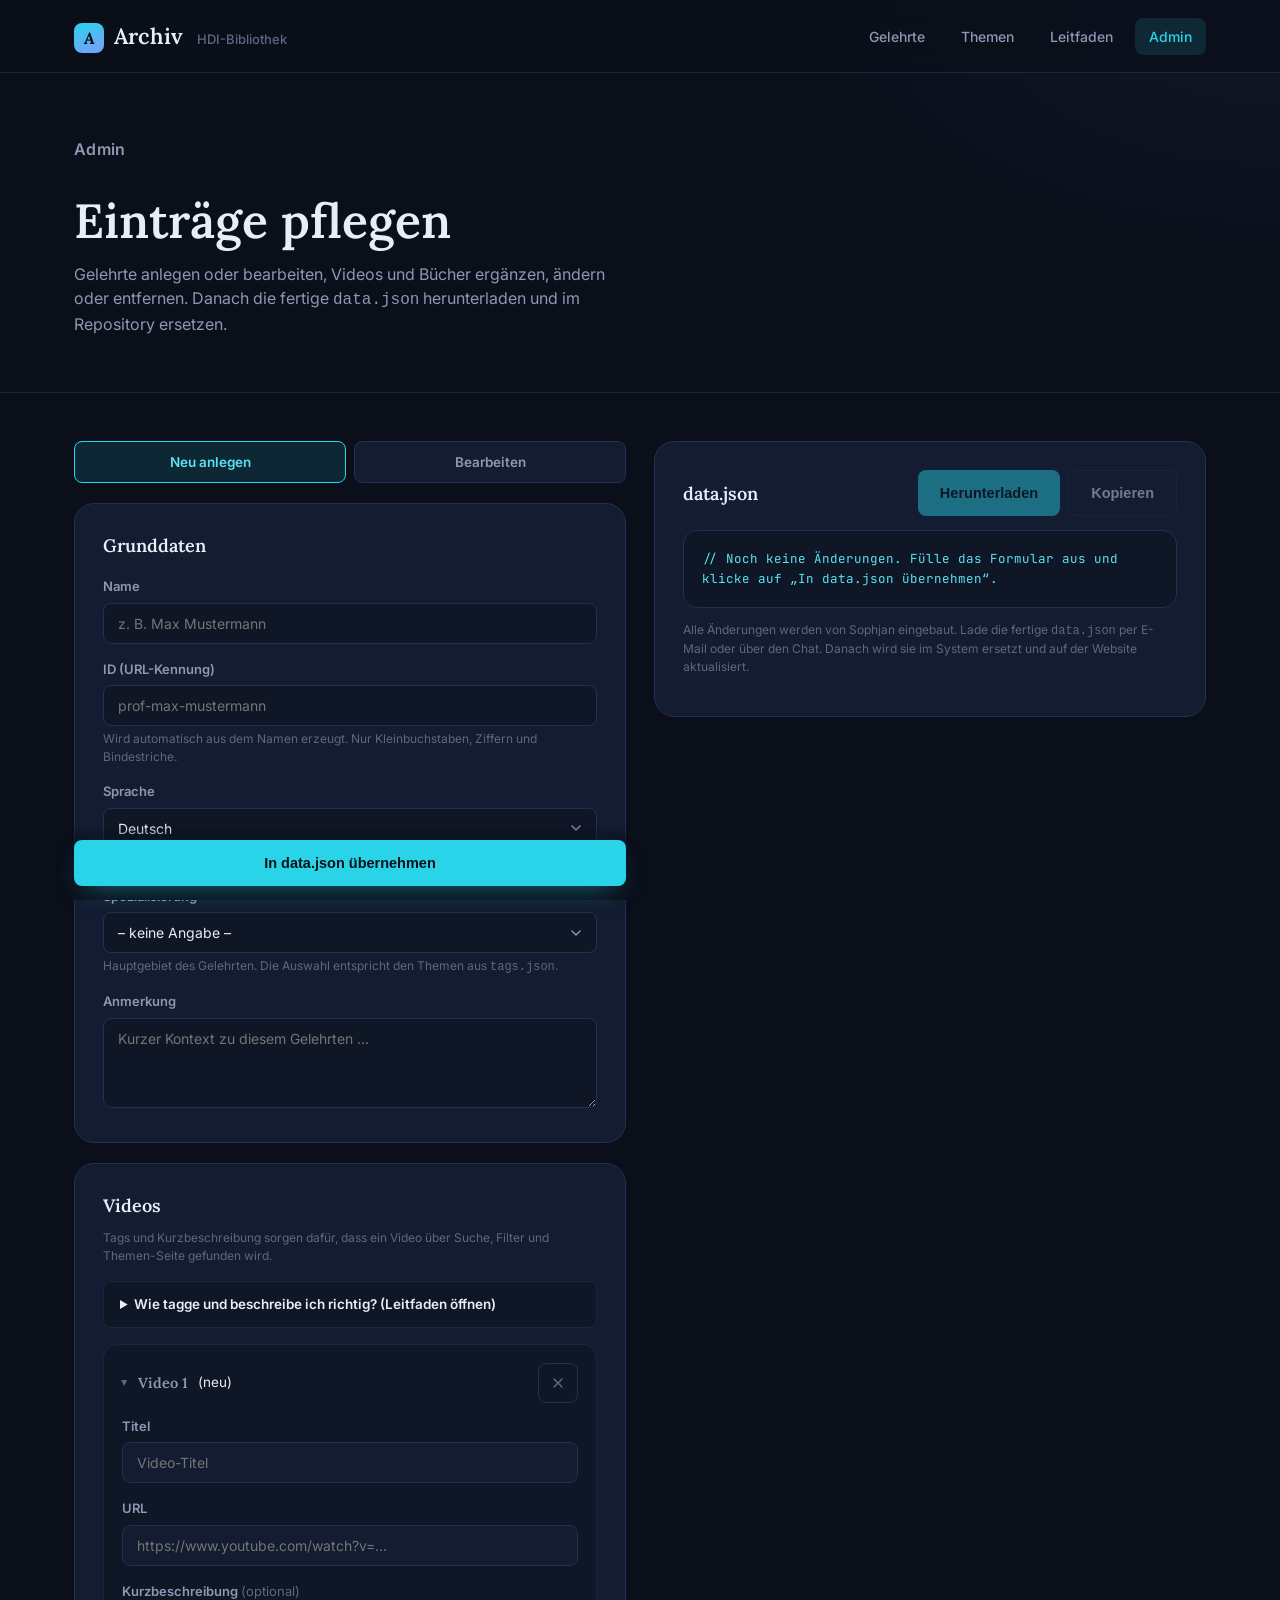
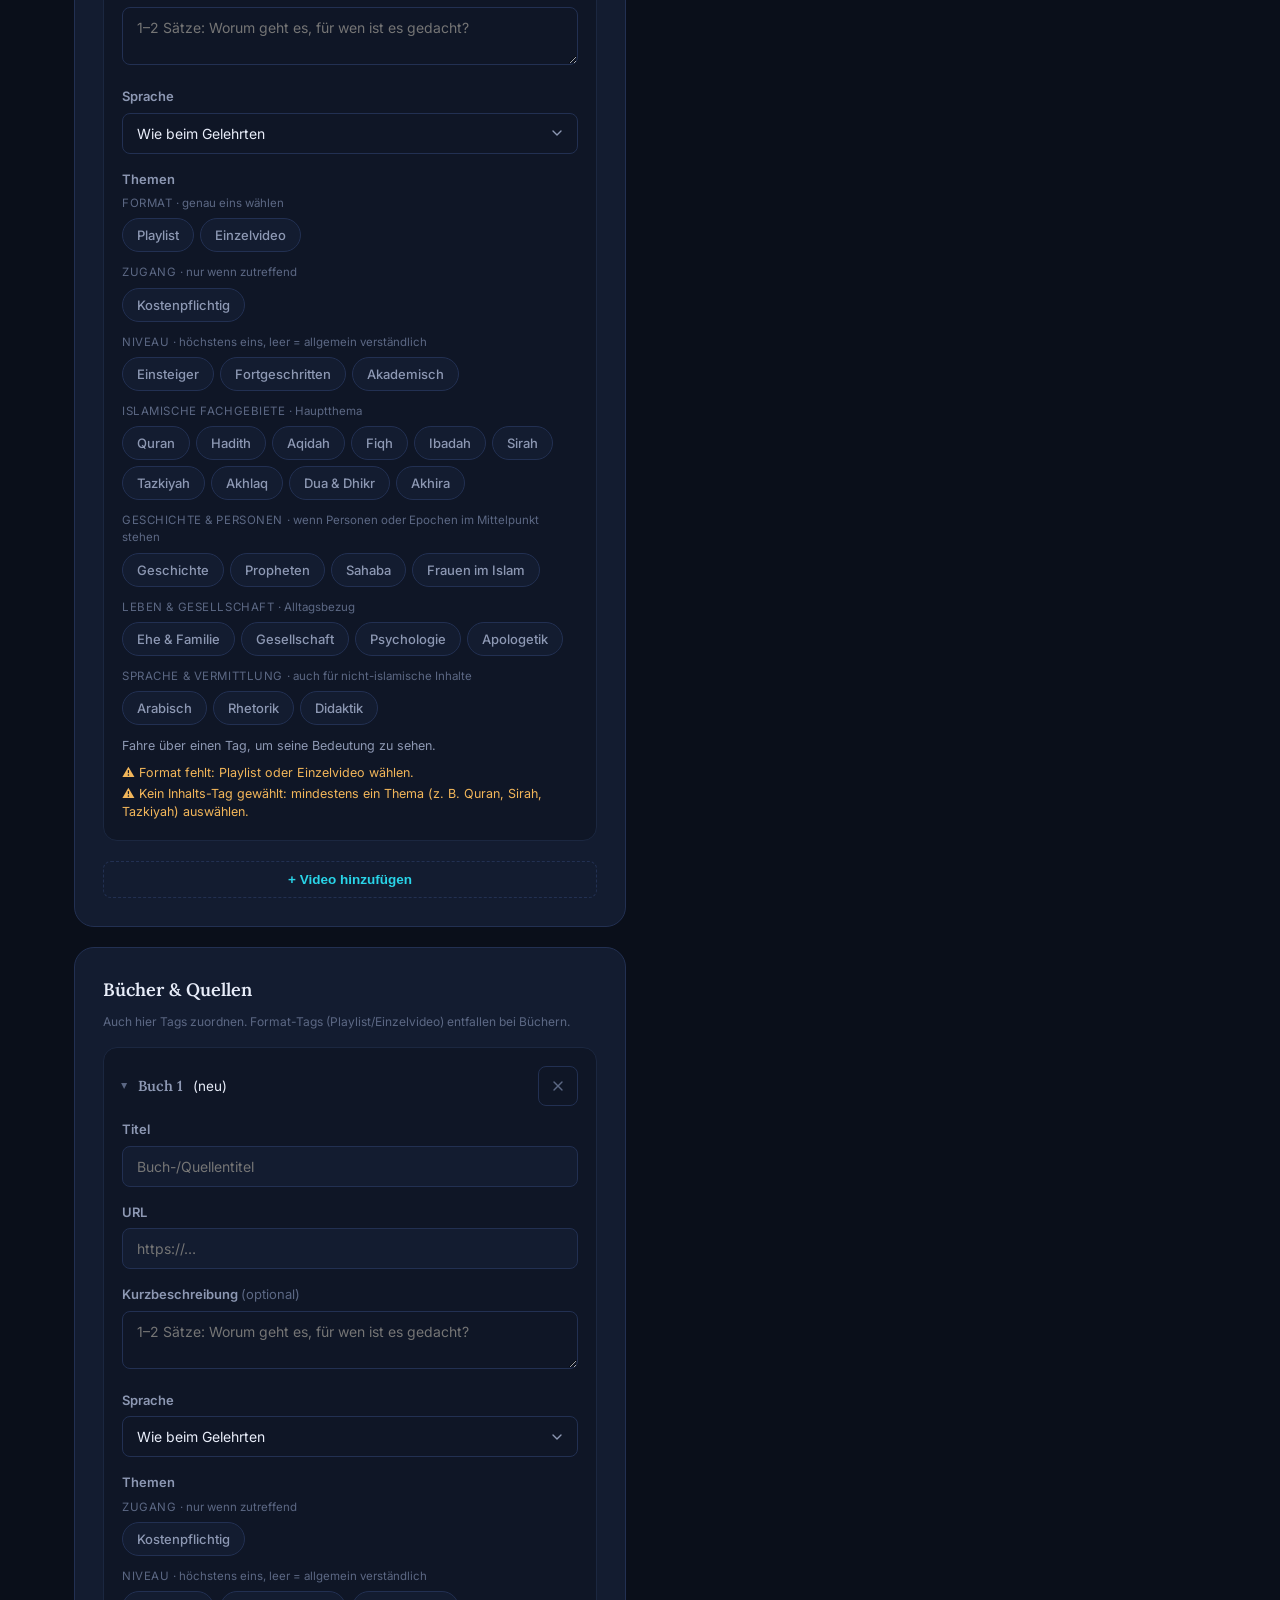
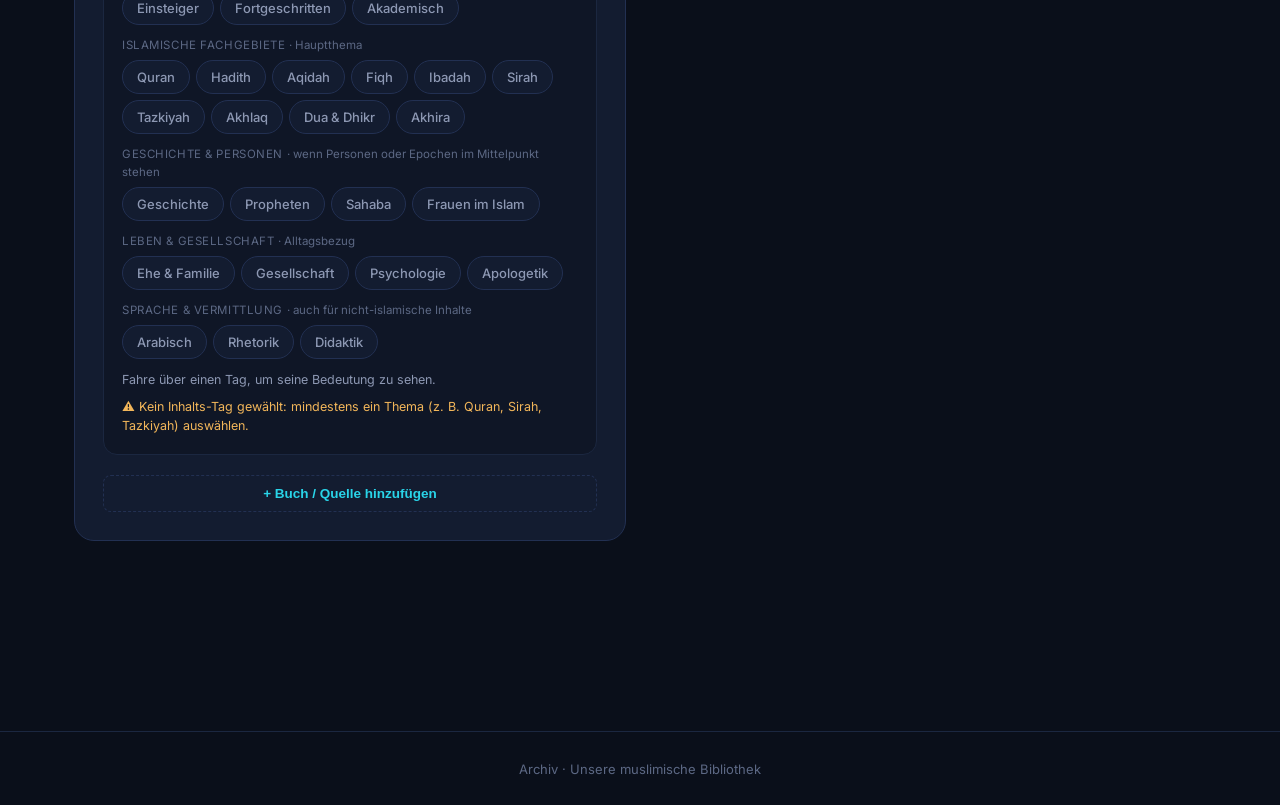
==== commit 96b3fbb6: "Merge branch 'update'" ====
--- a/admin.html
+++ b/admin.html
@@ -135,7 +135,7 @@
             </div>
             <pre id="json-output">// Noch keine Änderungen.</pre>
             <p class="field-hint" style="margin-top: 12px;">
-              Ersetze in deinem GitHub-Repository die alte <code>data.json</code> durch die heruntergeladene Datei. GitHub prüft sie automatisch und veröffentlicht sie nur, wenn sie fehlerfrei ist. Die Datei enthält alle bisherigen Einträge plus deine Änderungen.
+              Alle Änderungen werden von Sophjan eingebaut. Lade die fertige <code>data.json</code> per E-Mail oder über den Chat. Danach wird sie im System ersetzt und auf der Website aktualisiert.
             </p>
           </div>
         </div>
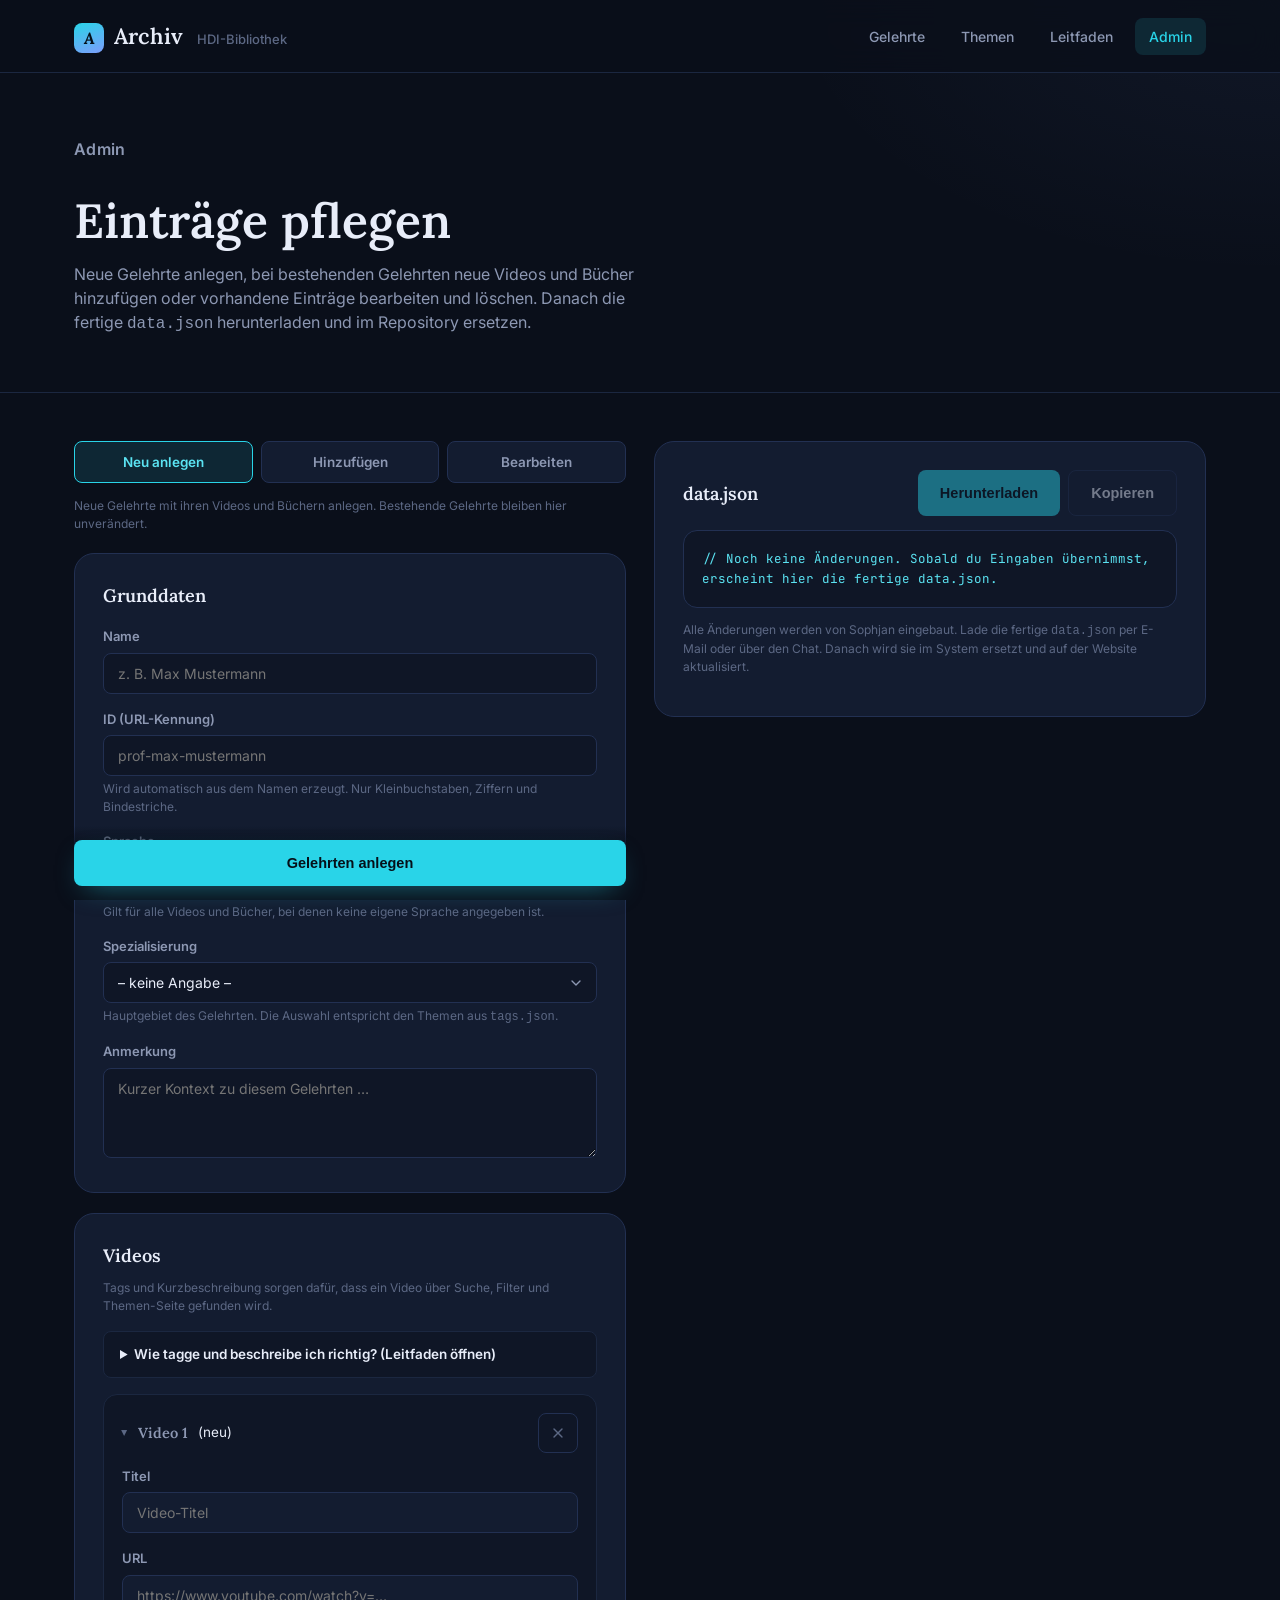
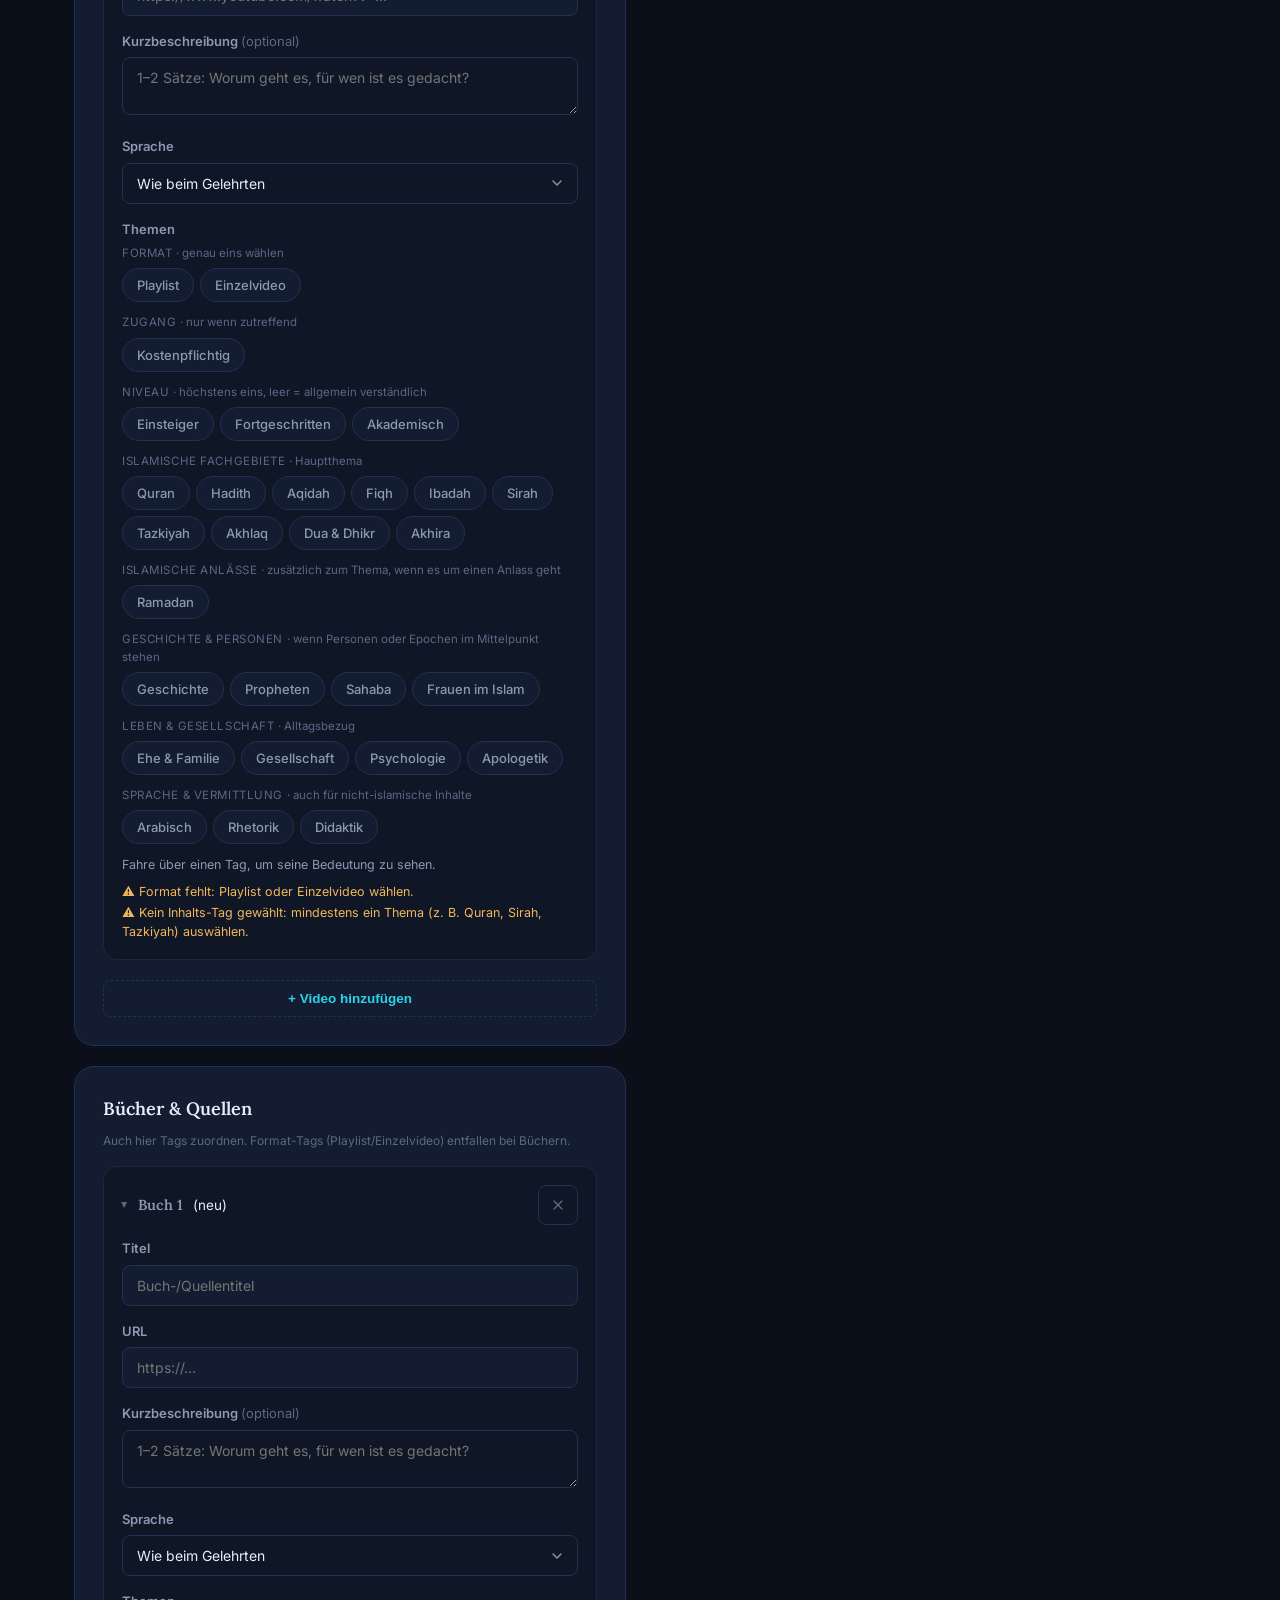
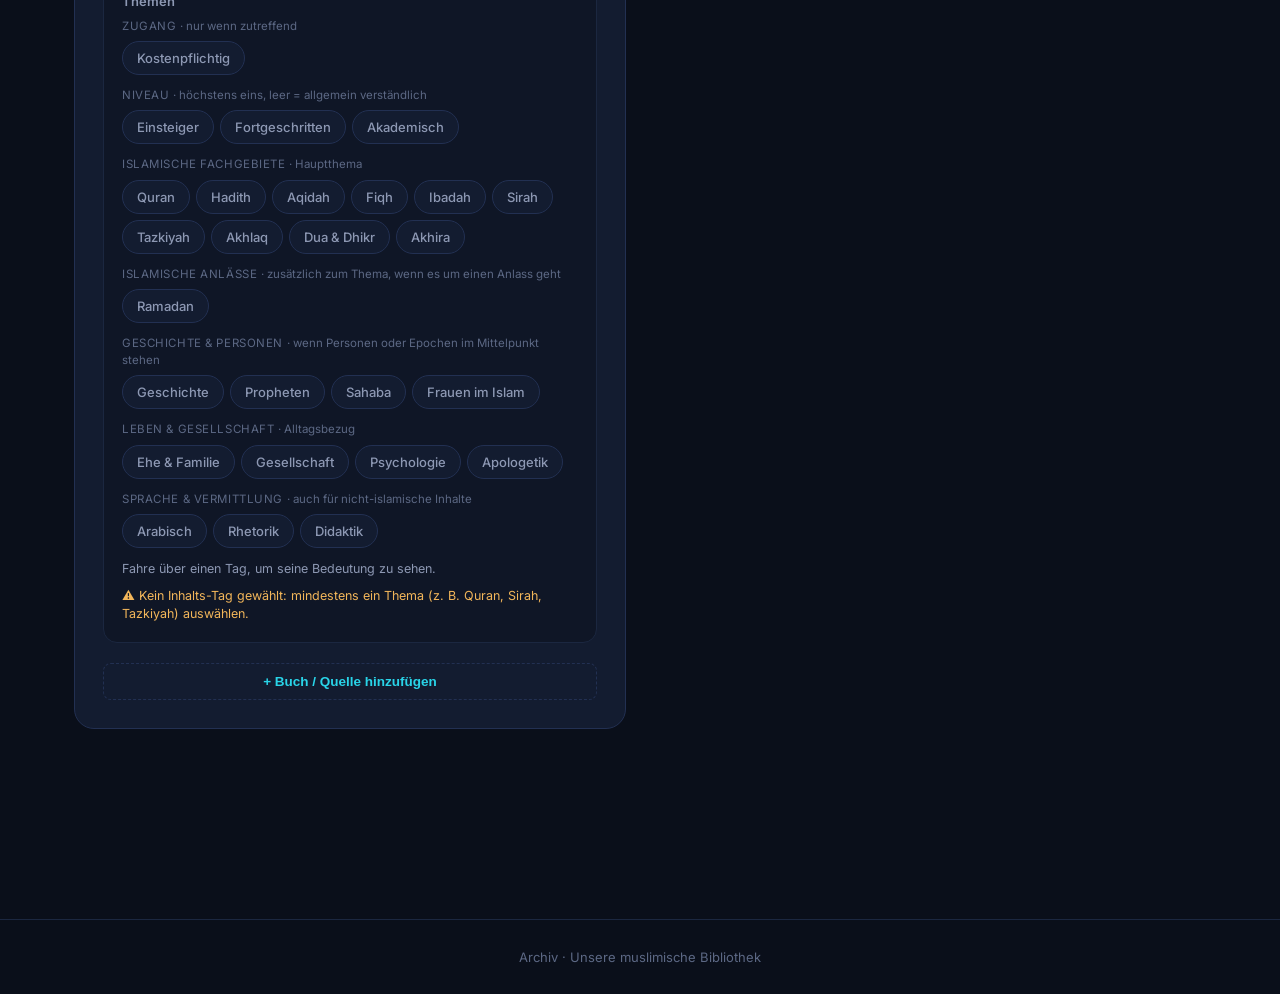
==== commit 38596918: "Revise admin instructions and update UI elements Updated the admin interface to clarify the actions " ====
--- a/admin.html
+++ b/admin.html
@@ -5,6 +5,7 @@
   <meta charset="UTF-8" />
   <meta name="viewport" content="width=device-width, initial-scale=1.0, viewport-fit=cover" />
   <title>Admin — ARCHIV</title>
+  <link rel="icon" type="image/svg+xml" href="logo-icon.svg">
   <link rel="stylesheet" href="style.css" />
   <meta name="theme-color" content="#0a0f1a" />
   <meta name="robots" content="noindex" />
@@ -31,7 +32,7 @@
     <div class="container">
       <p class="hero-eyebrow">Admin</p>
       <h1>Einträge pflegen</h1>
-      <p>Gelehrte anlegen oder bearbeiten, Videos und Bücher ergänzen, ändern oder entfernen. Danach die fertige <code>data.json</code> herunterladen und im Repository ersetzen.</p>
+      <p>Neue Gelehrte anlegen, bei bestehenden Gelehrten neue Videos und Bücher hinzufügen oder vorhandene Einträge bearbeiten und löschen. Danach die fertige <code>data.json</code> herunterladen und im Repository ersetzen.</p>
     </div>
   </section>
 
@@ -44,23 +45,26 @@
 
           <div class="mode-tabs">
             <button type="button" class="mode-tab active" id="tab-new">Neu anlegen</button>
+            <button type="button" class="mode-tab" id="tab-add">Hinzufügen</button>
             <button type="button" class="mode-tab" id="tab-edit">Bearbeiten</button>
           </div>
-
-          <!-- Nur im Bearbeiten-Modus -->
-          <div class="form-section" id="edit-section" hidden>
+          <p class="field-hint" id="mode-description" style="margin: -6px 0 20px;"></p>
+
+          <!-- Nur in „Hinzufügen“ und „Bearbeiten“ -->
+          <div class="form-section" id="pick-section" hidden>
             <h2>Gelehrten auswählen</h2>
             <div class="field" style="margin-bottom: 0;">
-              <label for="edit-prof-select">Gelehrter</label>
-              <select id="edit-prof-select"></select>
-              <p class="field-hint">Alle Videos und Bücher erscheinen eingeklappt. Zum Ändern aufklappen, zum Entfernen auf ✕ klicken.</p>
+              <label for="pick-select">Gelehrter</label>
+              <select id="pick-select"></select>
+              <p class="field-hint" id="pick-hint"></p>
             </div>
           </div>
 
-          <!-- Gemeinsames Formular für Neu und Bearbeiten -->
+          <!-- Gemeinsames Formular für Neu anlegen, Hinzufügen und Bearbeiten -->
           <div id="prof-form">
 
-            <div class="form-section">
+            <!-- Nicht in „Hinzufügen“: Dort werden Gelehrte nicht verändert -->
+            <div class="form-section" id="base-section">
               <h2>Grunddaten</h2>
 
               <div class="field">
@@ -92,18 +96,21 @@
               </div>
             </div>
 
-            <div class="form-section">
+            <div class="form-section" id="videos-section">
               <h2>Videos</h2>
               <p class="field-hint" style="margin: -8px 0 16px;">Tags und Kurzbeschreibung sorgen dafür, dass ein Video über Suche, Filter und Themen-Seite gefunden wird.</p>
               <div data-role="tag-guide"></div>
               <div id="videos-container"></div>
+              <p class="field-hint" id="videos-empty" hidden>Keine Videos vorhanden. Neue Videos ergänzt du unter „Hinzufügen“.</p>
+              <!-- Nicht in „Bearbeiten“: Dort entstehen keine neuen Einträge -->
               <button type="button" class="add-row-btn" id="add-video-btn">+ Video hinzufügen</button>
             </div>
 
-            <div class="form-section">
+            <div class="form-section" id="buecher-section">
               <h2>Bücher &amp; Quellen</h2>
               <p class="field-hint" style="margin: -8px 0 16px;">Auch hier Tags zuordnen. Format-Tags (Playlist/Einzelvideo) entfallen bei Büchern.</p>
               <div id="buecher-container"></div>
+              <p class="field-hint" id="buecher-empty" hidden>Keine Bücher vorhanden. Neue Bücher ergänzt du unter „Hinzufügen“.</p>
               <button type="button" class="add-row-btn" id="add-buch-btn">+ Buch / Quelle hinzufügen</button>
             </div>
 
@@ -172,8 +179,8 @@
   const changes = new Map();  // id → { entry, isNew }
   const deletions = new Set();
   const changeLog = [];
-  let mode = 'new';           // 'new' | 'edit'
-  let editId = null;          // im Bearbeiten-Modus geöffneter Gelehrter
+  let mode = 'new';           // 'new' | 'add' | 'edit'
+  let selectedId = null;      // in „Hinzufügen“ / „Bearbeiten“ ausgewählter Gelehrter
   let formDirty = false;      // Formular enthält noch nicht übernommene Eingaben
   let unsaved = false;        // übernommene Änderungen noch nicht heruntergeladen/kopiert
 
@@ -300,13 +307,13 @@
     fillSelect($('f-spez'), '– keine Angabe –', options);
   }
 
-  function refreshEditSelect() {
-    const select = $('edit-prof-select');
+  function refreshPickSelect() {
+    const select = $('pick-select');
     const list = sortProfessors(mergedData());
     select.innerHTML = '<option value="">Bitte wählen …</option>' + list.map(p =>
       `<option value="${escapeHtml(p.id)}">${escapeHtml(p.name)}${changes.get(p.id)?.isNew ? ' (neu)' : ''}</option>`
     ).join('');
-    select.value = editId && list.some(p => p.id === editId) ? editId : '';
+    select.value = selectedId && list.some(p => p.id === selectedId) ? selectedId : '';
   }
 
   /* =========================================================
@@ -536,6 +543,7 @@
       if ((row._original || name) && !window.confirm(`„${name || 'Diesen Eintrag'}“ entfernen? Endgültig wird das erst, wenn du übernimmst und die neue data.json hochlädst.`)) return;
       row.remove();
       renumberRows(kind);
+      updateEmptyNotes();
       formDirty = true;
     });
 
@@ -629,31 +637,47 @@
   }
 
   function loadFormForNew() {
-    editId = null;
+    selectedId = null;
     fillBaseFields(null);
     createDynamicRow('video');
     createDynamicRow('buch');
-    $('save-btn').textContent = 'In data.json übernehmen';
-    $('delete-btn').hidden = true;
     $('prof-form').hidden = false;
+    applyModeLayout();
+    formDirty = false;
+  }
+
+  /** „Hinzufügen“: nur leere Zeilen für neue Einträge. Vorhandene Videos/Bücher und Grunddaten werden nicht geladen. */
+  function loadFormForAdd(id) {
+    if (!currentProfessor(id)) {
+      selectedId = null;
+      $('prof-form').hidden = true;
+      return;
+    }
+    selectedId = id;
+    $('videos-container').innerHTML = '';
+    $('buecher-container').innerHTML = '';
+    createDynamicRow('video');
+    createDynamicRow('buch');
+    $('pick-select').value = id;
+    $('prof-form').hidden = false;
+    applyModeLayout();
     formDirty = false;
   }
 
   function loadFormForEdit(id) {
     const prof = currentProfessor(id);
     if (!prof) {
-      editId = null;
+      selectedId = null;
       $('prof-form').hidden = true;
       return;
     }
-    editId = id;
+    selectedId = id;
     fillBaseFields(prof);
     (Array.isArray(prof.videos) ? prof.videos : []).forEach(v => { if (v && typeof v === 'object') createDynamicRow('video', v); });
     (Array.isArray(prof.buecher) ? prof.buecher : []).forEach(b => { if (b && typeof b === 'object') createDynamicRow('buch', b); });
-    $('save-btn').textContent = 'Änderungen übernehmen';
-    $('delete-btn').hidden = false;
     $('prof-form').hidden = false;
-    $('edit-prof-select').value = id;
+    $('pick-select').value = id;
+    applyModeLayout();
     formDirty = false;
   }
 
@@ -661,43 +685,81 @@
     return !formDirty || window.confirm('Im Formular gibt es Eingaben, die noch nicht übernommen wurden. Verwerfen?');
   }
 
+  const MODE_TEXT = {
+    new: 'Neue Gelehrte mit ihren Videos und Büchern anlegen. Bestehende Gelehrte bleiben hier unverändert.',
+    add: 'Neue Videos und Bücher bei bestehenden Gelehrten ergänzen. Vorhandene Einträge sind hier nicht sichtbar und bleiben unverändert.',
+    edit: 'Vorhandene Gelehrte, Videos und Bücher ändern oder löschen. Neue Einträge legst du unter „Hinzufügen“ an.'
+  };
+
+  const PICK_HINT = {
+    add: 'Es werden nur neue Einträge ergänzt. Nach dem Übernehmen kannst du den nächsten Gelehrten auswählen.',
+    edit: 'Alle Videos und Bücher erscheinen eingeklappt. Zum Ändern aufklappen, zum Entfernen auf ✕ klicken.'
+  };
+
+  const SAVE_LABEL = {
+    new: 'Gelehrten anlegen',
+    add: 'Einträge hinzufügen',
+    edit: 'Änderungen übernehmen'
+  };
+
   function setMode(next) {
     mode = next;
-    $('tab-new').classList.toggle('active', mode === 'new');
-    $('tab-edit').classList.toggle('active', mode === 'edit');
-    $('edit-section').hidden = mode !== 'edit';
-  }
-
-  $('tab-new').addEventListener('click', () => {
-    if (mode === 'new' && !formDirty) return;
+    ['new', 'add', 'edit'].forEach(m => $('tab-' + m).classList.toggle('active', mode === m));
+    $('pick-section').hidden = mode === 'new';
+    $('pick-hint').textContent = PICK_HINT[mode] || '';
+    $('mode-description').textContent = MODE_TEXT[mode];
+  }
+
+  /** Blendet je nach Bereich ein, was dort erlaubt ist – und nur das. */
+  function applyModeLayout() {
+    $('base-section').hidden = mode === 'add';                   // Gelehrte werden in „Hinzufügen“ nicht verändert
+    $('add-video-btn').hidden = mode === 'edit';                 // in „Bearbeiten“ entstehen keine neuen Einträge
+    $('add-buch-btn').hidden = mode === 'edit';
+    $('delete-btn').hidden = !(mode === 'edit' && selectedId);   // Löschen nur in „Bearbeiten“
+    $('save-btn').textContent = SAVE_LABEL[mode];
+    updateEmptyNotes();
+  }
+
+  /** In „Bearbeiten“ ohne Einträge: kurzer Hinweis statt leerer Fläche. */
+  function updateEmptyNotes() {
+    $('videos-empty').hidden = !(mode === 'edit' && !$('videos-container').children.length);
+    $('buecher-empty').hidden = !(mode === 'edit' && !$('buecher-container').children.length);
+  }
+
+  function switchMode(next) {
+    if (mode === next && !formDirty) return;
     if (!confirmDiscard()) return;
-    setMode('new');
-    loadFormForNew();
-  });
-
-  $('tab-edit').addEventListener('click', () => {
-    if (mode === 'edit') return;
-    if (!confirmDiscard()) return;
-    setMode('edit');
-    editId = null;
-    refreshEditSelect();
-    $('prof-form').hidden = true;
-    formDirty = false;
-  });
-
-  $('edit-prof-select').addEventListener('change', e => {
+    setMode(next);
+    selectedId = null;
+    if (next === 'new') {
+      loadFormForNew();
+    } else {
+      refreshPickSelect();
+      $('prof-form').hidden = true;
+      formDirty = false;
+      applyModeLayout();
+    }
+  }
+
+  $('tab-new').addEventListener('click', () => switchMode('new'));
+  $('tab-add').addEventListener('click', () => switchMode('add'));
+  $('tab-edit').addEventListener('click', () => switchMode('edit'));
+
+  $('pick-select').addEventListener('change', e => {
     const id = e.target.value;
     if (!confirmDiscard()) {
-      e.target.value = editId || '';
+      e.target.value = selectedId || '';
       return;
     }
     if (!id) {
-      editId = null;
+      selectedId = null;
       $('prof-form').hidden = true;
       formDirty = false;
+      applyModeLayout();
       return;
     }
-    loadFormForEdit(id);
+    if (mode === 'add') loadFormForAdd(id);
+    else loadFormForEdit(id);
   });
 
   $('f-name').addEventListener('input', e => {
@@ -716,9 +778,13 @@
 
   function save() {
     if (!guardLoaded()) return;
+    if (mode === 'add') {
+      saveAdditions();
+      return;
+    }
 
     const isEdit = mode === 'edit';
-    const orig = isEdit ? currentProfessor(editId) : null;
+    const orig = isEdit ? currentProfessor(selectedId) : null;
     if (isEdit && !orig) {
       setStatus('error', 'Bitte zuerst einen Gelehrten auswählen.');
       revealOutput();
@@ -729,7 +795,7 @@
     const warnings = [];
     const stats = { added: 0, changed: 0, kept: 0, touched: [] };
     const name = $('f-name').value.trim();
-    const id = isEdit ? editId : ($('f-id').value.trim() || suggestId(name));
+    const id = isEdit ? selectedId : ($('f-id').value.trim() || suggestId(name));
     const sprache = $('f-sprache').value;
     const spezialisierung = $('f-spez').value;
     const anmerkung = $('f-anmerkung').value.trim();
@@ -741,7 +807,10 @@
       } else if (!/^[a-z0-9]+(-[a-z0-9]+)*$/.test(id)) {
         errors.push('Die ID darf nur Kleinbuchstaben, Ziffern und einzelne Bindestriche enthalten (z. B. prof-max-mustermann).');
       } else if (mergedData().some(p => p.id === id)) {
-        errors.push(`Die ID „${id}“ gibt es schon. Bitte eine andere wählen – oder den Gelehrten über „Bearbeiten“ ändern.`);
+        errors.push(`Die ID „${id}“ gibt es schon. Bitte eine andere wählen. Neue Videos für bestehende Gelehrte gehören unter „Hinzufügen“.`);
+      }
+      if (name && mergedData().some(p => String(p.name || '').trim().toLowerCase() === name.toLowerCase())) {
+        warnings.push(`Es gibt bereits einen Gelehrten namens „${name}“. Falls du nur neue Videos ergänzen willst, nutze „Hinzufügen“.`);
       }
     }
 
@@ -791,11 +860,17 @@
     }
 
     unsaved = true;
-    // Nach dem Übernehmen geht es im Bearbeiten-Modus mit dem gespeicherten Stand weiter
-    setMode('edit');
-    editId = id;
-    refreshEditSelect();
-    loadFormForEdit(id);
+    if (isEdit) {
+      // Bearbeiten: mit dem gespeicherten Stand weitermachen
+      selectedId = id;
+      refreshPickSelect();
+      loadFormForEdit(id);
+    } else {
+      // Neu anlegen: leeres Formular für den nächsten Gelehrten. Der neue Gelehrte wird hier
+      // nicht weiter verändert – das geht unter „Bearbeiten“ bzw. „Hinzufügen“.
+      loadFormForNew();
+      refreshPickSelect();
+    }
     renderOutput();
 
     const title = isEdit ? `Änderungen an „${name}“ übernommen.` : `„${name}“ wurde angelegt.`;
@@ -804,14 +879,85 @@
     } else {
       setStatus('ok', title, [isEdit
         ? 'Lade jetzt die data.json herunter oder bearbeite weitere Einträge.'
-        : 'Du kannst den Eintrag direkt weiter bearbeiten oder die data.json herunterladen.']);
+        : 'Das Formular ist wieder leer. Lege den nächsten Gelehrten an oder lade die data.json herunter.']);
     }
     revealOutput(warnings.length ? `Übernommen – ${warnings.length} Hinweis(e) prüfen.` : 'Übernommen.');
+  }
+
+  /**
+   * „Hinzufügen“: hängt neue Videos/Bücher an einen bestehenden Gelehrten an.
+   * Vorhandene Einträge und Grunddaten werden unverändert übernommen.
+   */
+  function saveAdditions() {
+    const orig = currentProfessor(selectedId);
+    if (!orig) {
+      setStatus('error', 'Bitte zuerst einen Gelehrten auswählen.');
+      revealOutput();
+      return;
+    }
+
+    const errors = [];
+    const warnings = [];
+    const stats = { added: 0, changed: 0, kept: 0, touched: [] };
+    const profSprache = orig.sprache || '';
+    const videos = collectRows('video', profSprache, errors, warnings, stats);
+    const buecher = collectRows('buch', profSprache, errors, warnings, stats);
+
+    if (!errors.length && videos.length + buecher.length === 0) {
+      errors.push('Bitte mindestens ein Video oder Buch ausfüllen.');
+    }
+
+    // Doppelte Links: innerhalb der neuen Einträge und gegenüber allen vorhandenen.
+    // Bei vorhandenen Einträgen wird nur der Gelehrte genannt, nicht deren Titel.
+    const all = [...videos, ...buecher];
+    stats.touched.forEach(r => {
+      if (all.filter(o => urlKey(o.url) === urlKey(r.url)).length > 1) {
+        warnings.push(`„${r.titel}“: Dieser Link steht in diesem Formular doppelt.`);
+      }
+      const dup = findDuplicateUrl(r.url, null);
+      if (dup) warnings.push(`„${r.titel}“: Dieser Link ist schon bei ${dup.prof.name} eingetragen.`);
+    });
+
+    if (errors.length) {
+      setStatus('error', 'Noch nicht übernommen – bitte korrigieren:', errors);
+      revealOutput('Bitte die markierten Punkte korrigieren.');
+      return;
+    }
+
+    const entry = {
+      ...orig,
+      videos: [...(Array.isArray(orig.videos) ? orig.videos : []), ...videos],
+      buecher: [...(Array.isArray(orig.buecher) ? orig.buecher : []), ...buecher]
+    };
+    const previous = changes.get(orig.id);
+    changes.set(orig.id, { entry, isNew: previous ? previous.isNew : false });
+
+    const parts = [];
+    if (videos.length) parts.push(countLabel(videos.length, 'Video', 'Videos'));
+    if (buecher.length) parts.push(countLabel(buecher.length, 'Buch', 'Bücher'));
+    changeLog.push(`Hinzugefügt: ${orig.name} – ${parts.join(', ')}`);
+    unsaved = true;
+
+    // Für den nächsten Gelehrten zurücksetzen
+    selectedId = null;
+    refreshPickSelect();
+    $('prof-form').hidden = true;
+    formDirty = false;
+    applyModeLayout();
+    renderOutput();
+
+    const title = `${parts.join(' und ')} bei „${orig.name}“ hinzugefügt.`;
+    if (warnings.length) {
+      setStatus('warn', `${title} Bitte noch prüfen:`, warnings);
+    } else {
+      setStatus('ok', title, ['Wähle den nächsten Gelehrten aus oder lade die data.json herunter.']);
+    }
+    revealOutput(warnings.length ? `Hinzugefügt – ${warnings.length} Hinweis(e) prüfen.` : 'Hinzugefügt.');
   }
 
   function deleteProfessor() {
     if (!guardLoaded()) return;
-    const prof = currentProfessor(editId);
+    const prof = currentProfessor(selectedId);
     if (!prof) return;
 
     const videos = (prof.videos || []).length;
@@ -826,8 +972,8 @@
     changeLog.push(`Gelöscht: ${prof.name}`);
     unsaved = true;
     formDirty = false;
-    editId = null;
-    refreshEditSelect();
+    selectedId = null;
+    refreshPickSelect();
     $('prof-form').hidden = true;
     renderOutput();
     setStatus('ok', `„${prof.name}“ wurde gelöscht.`, ['Lade jetzt die data.json herunter, damit die Änderung online wirksam wird.']);
@@ -862,7 +1008,7 @@
     const hasChanges = changes.size > 0 || deletions.size > 0;
     $('json-output').textContent = hasChanges
       ? dataFileText()
-      : '// Noch keine Änderungen. Fülle das Formular aus und klicke auf „In data.json übernehmen“.';
+      : '// Noch keine Änderungen. Sobald du Eingaben übernimmst, erscheint hier die fertige data.json.';
     $('download-btn').disabled = !hasChanges;
     $('copy-btn').disabled = !hasChanges;
     $('change-list').innerHTML = changeLog.map(t => `<li>${escapeHtml(t)}</li>`).join('');
@@ -941,7 +1087,7 @@
     }
 
     document.querySelectorAll('[data-role="tag-guide"]').forEach(renderTagGuide);
-    refreshEditSelect();
+    refreshPickSelect();
     setMode('new');
     loadFormForNew();
     renderOutput();
